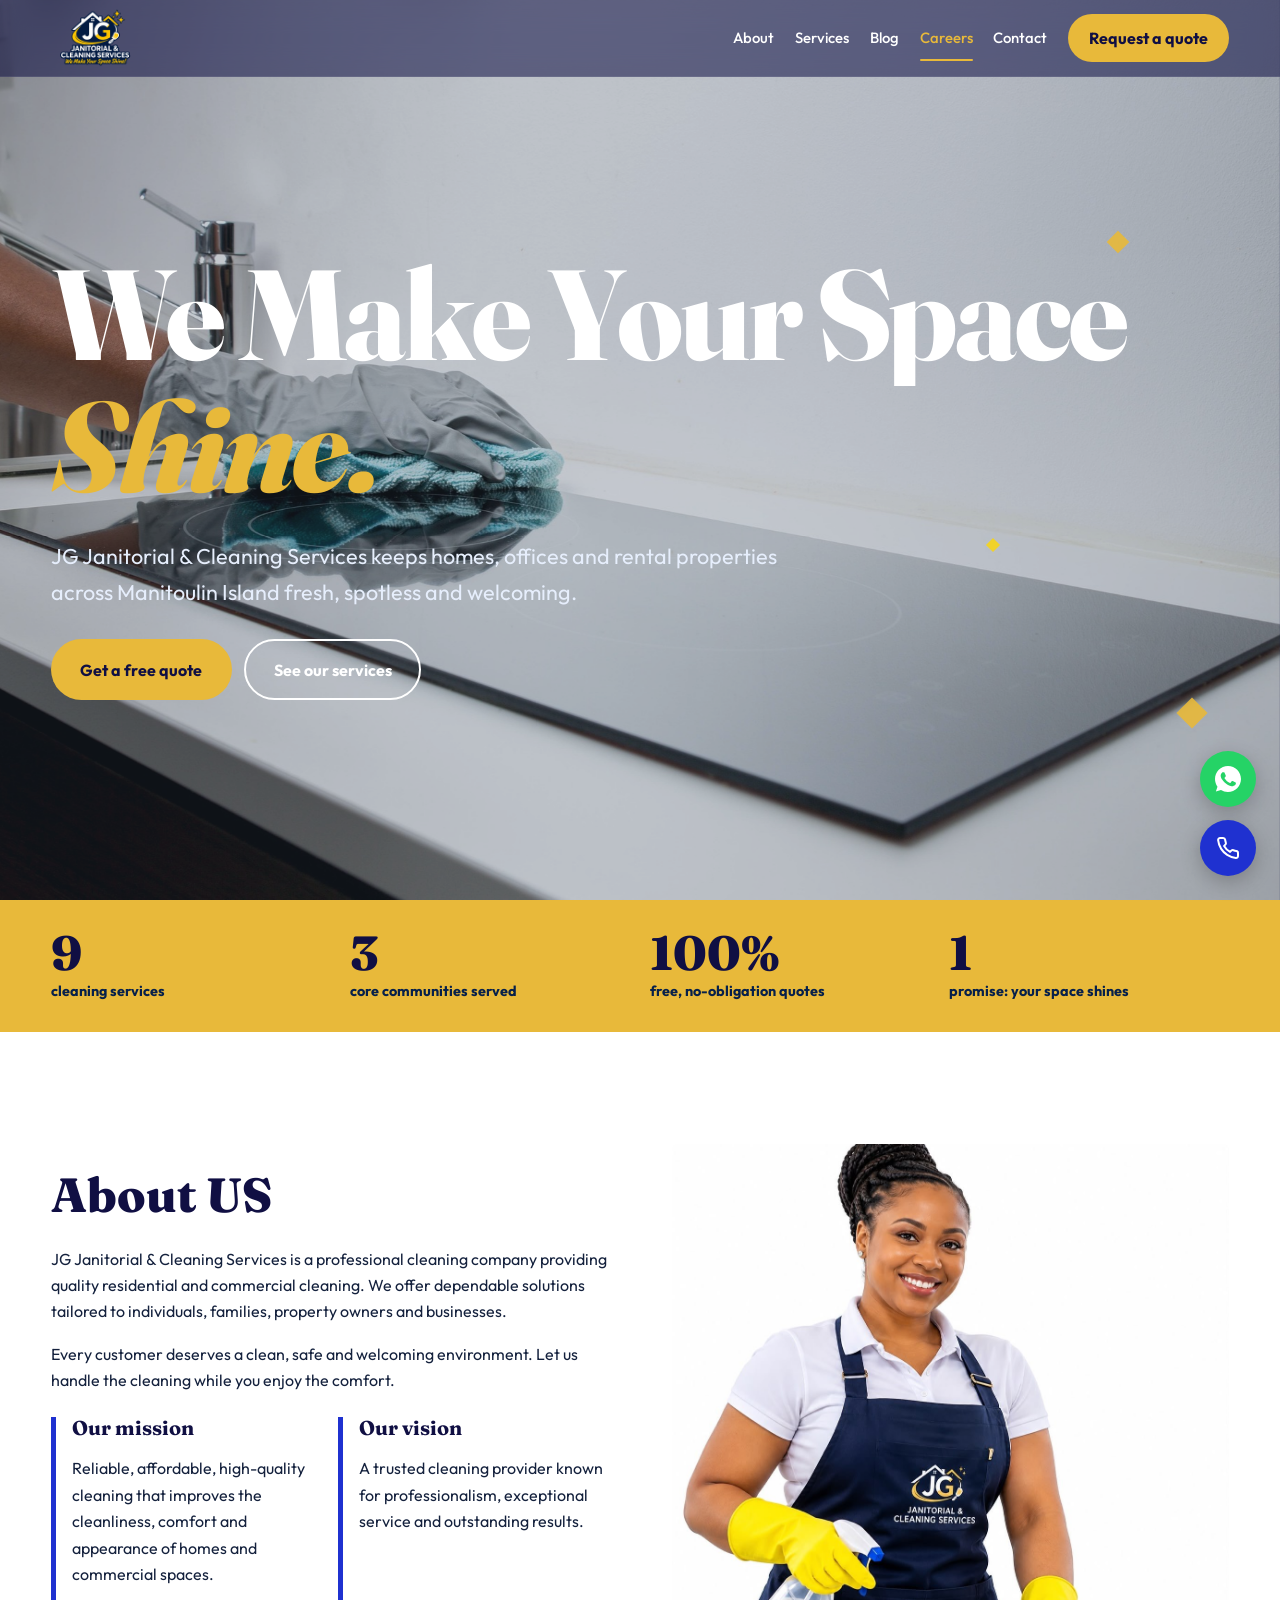
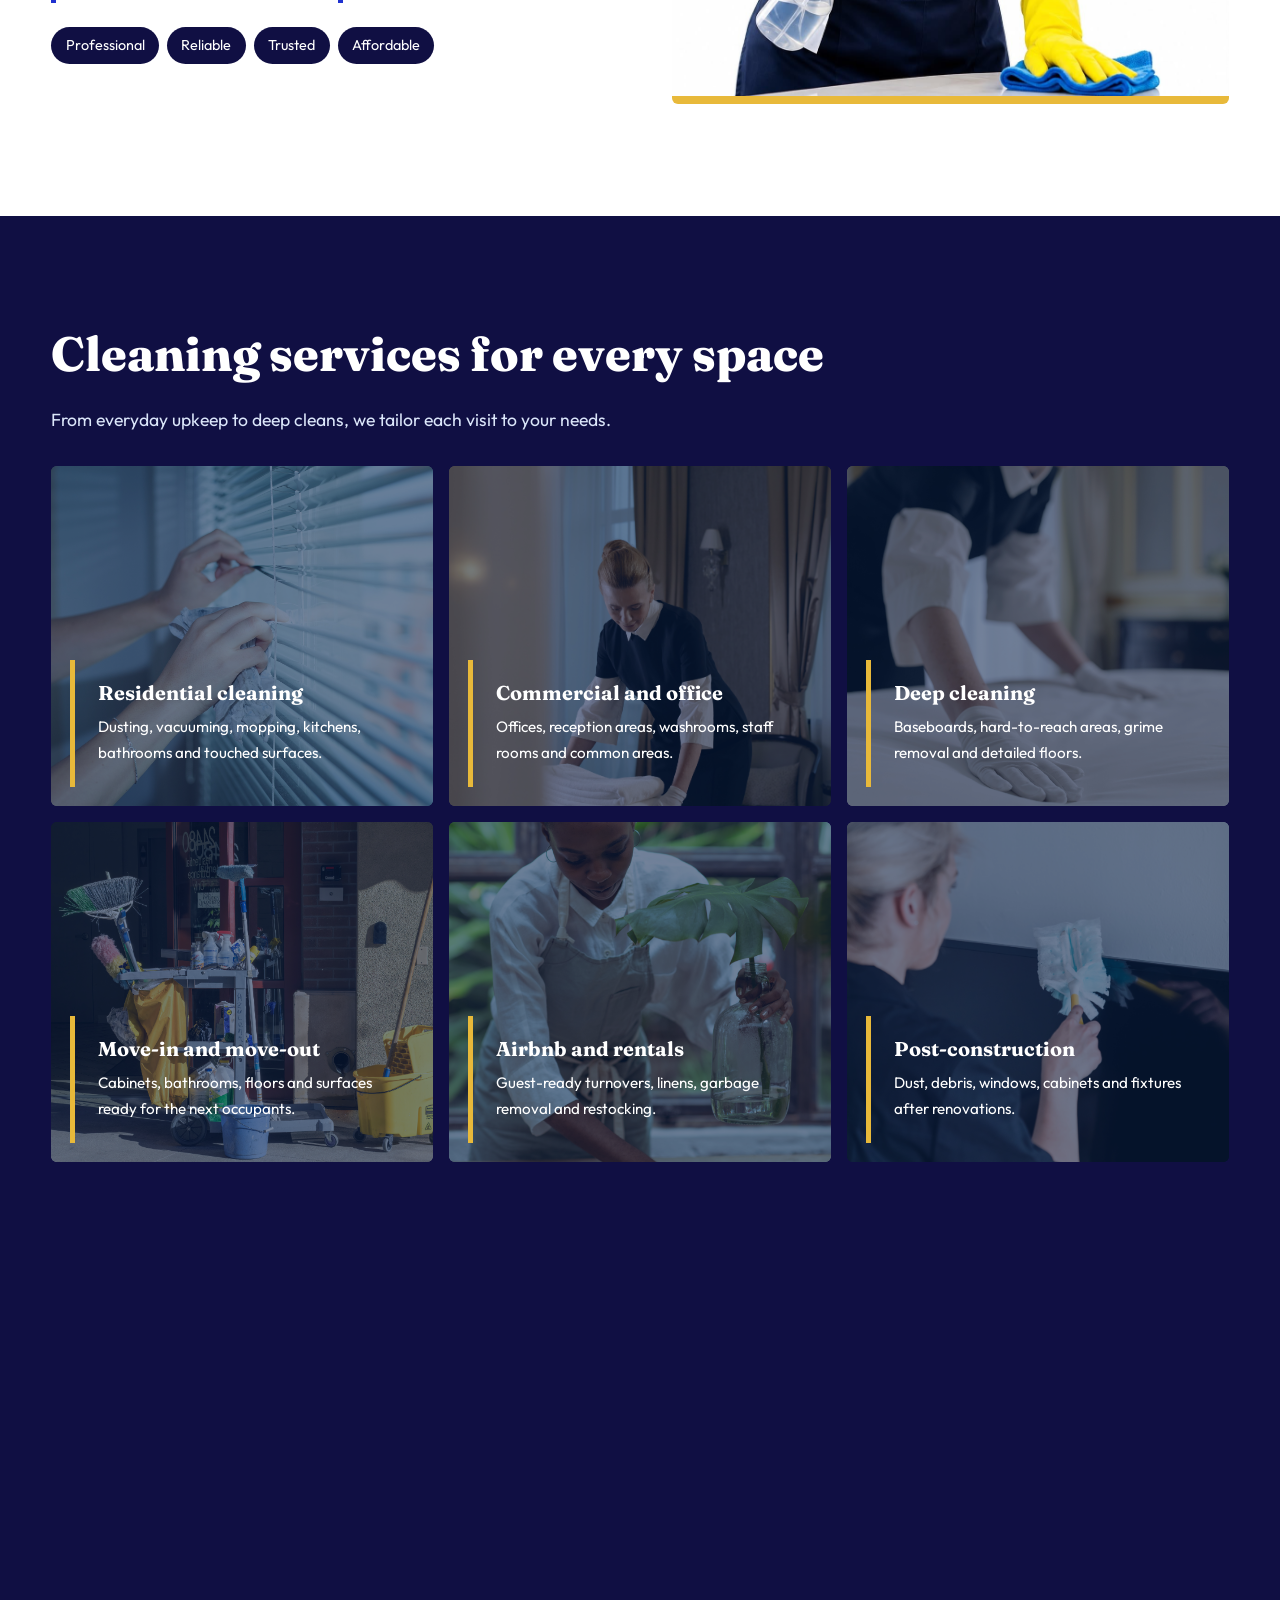
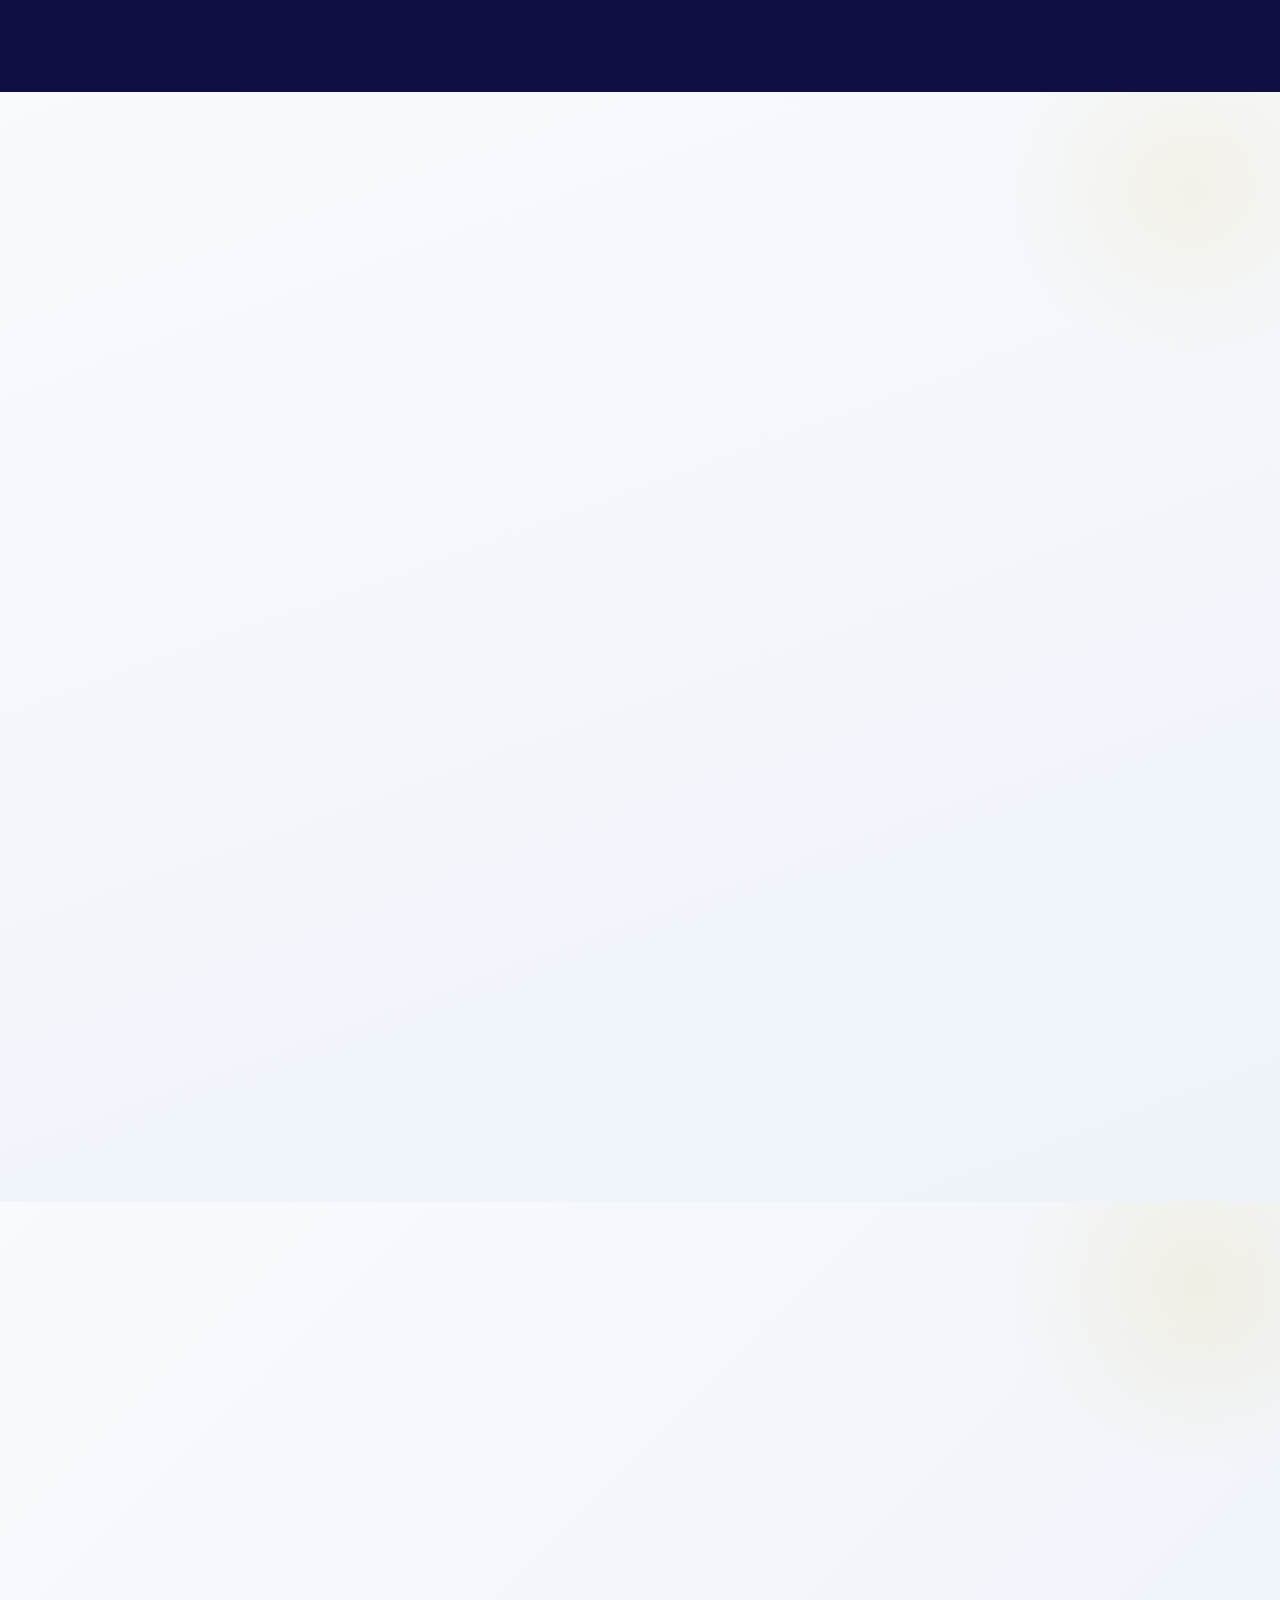
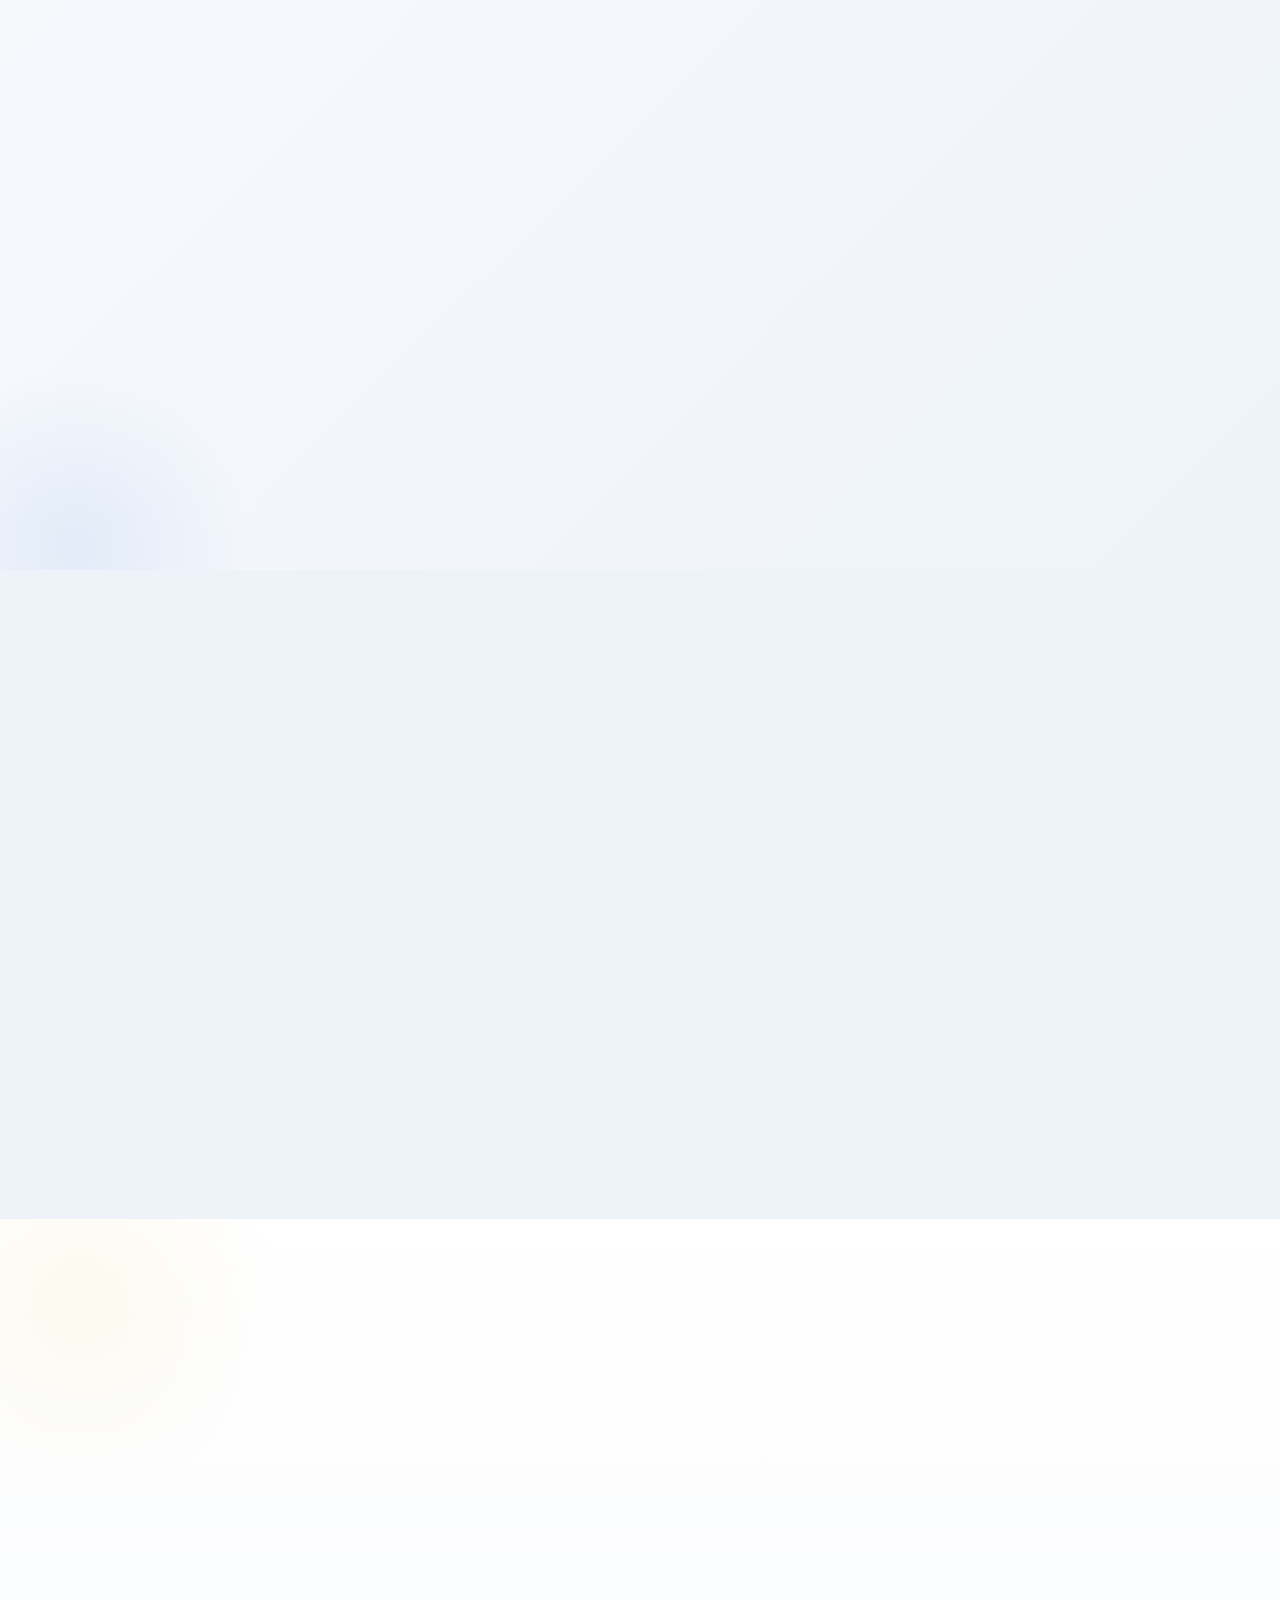
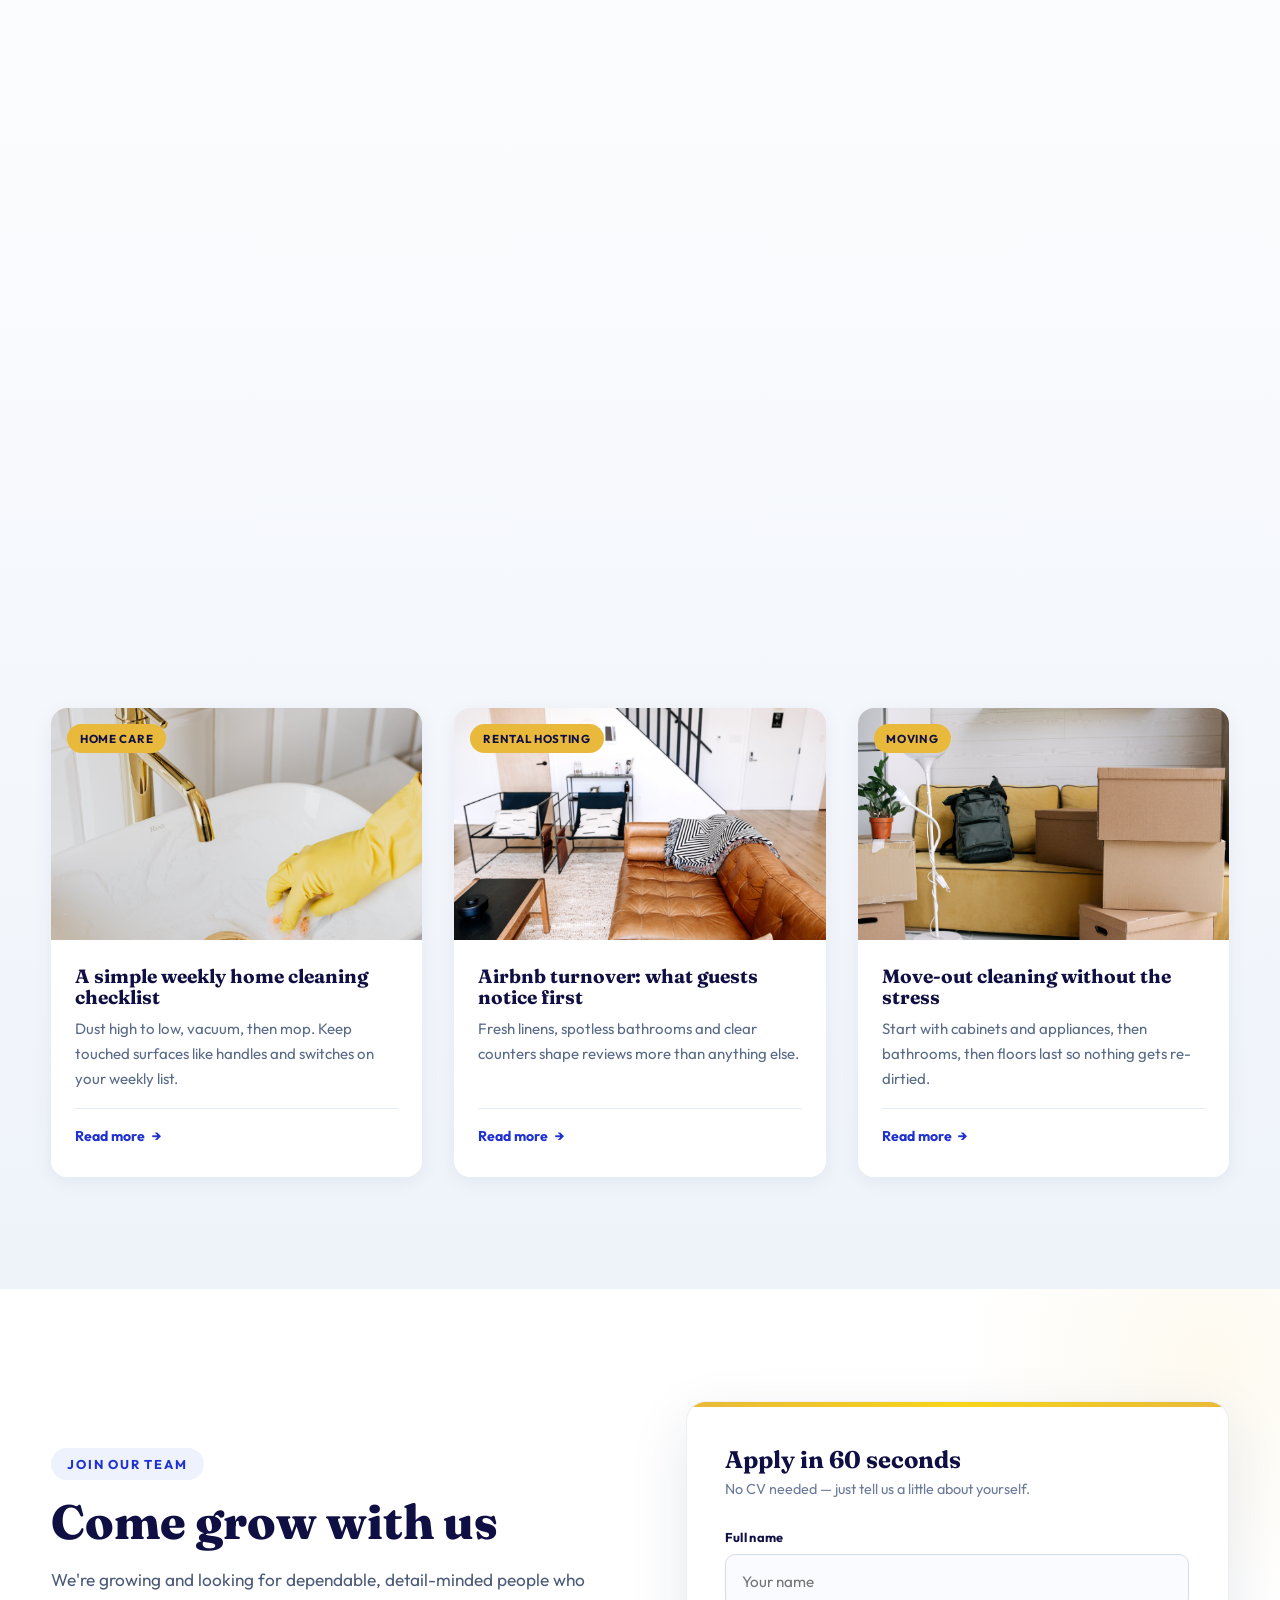
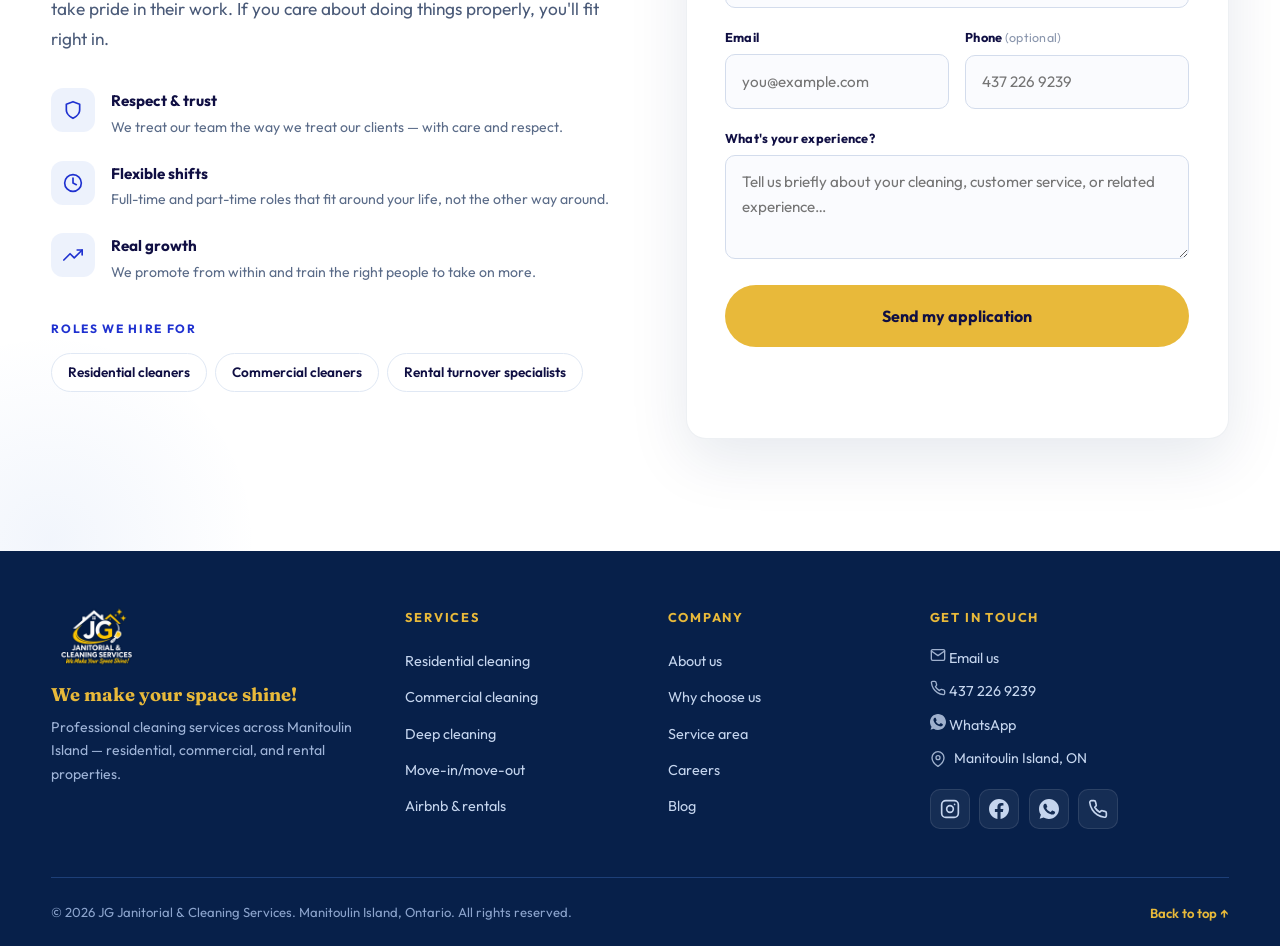
==== index.html @ 369588ae "f" ====
<!DOCTYPE html>
<html lang="en-CA">
<head>
  <meta charset="utf-8">
  <meta name="viewport" content="width=device-width, initial-scale=1">
  <title>Cleaning Services on Manitoulin Island | JG Janitorial &amp; Cleaning Services</title>
  <meta name="description" content="Residential, commercial, deep, move-out and Airbnb cleaning in Little Current, Mindemoya, Espanola and across Manitoulin Island, Ontario. Request a free quote from JG Janitorial &amp; Cleaning Services.">
  <meta name="keywords" content="cleaning services Manitoulin Island, janitorial Little Current, house cleaning Mindemoya, Airbnb cleaning Ontario, move-out cleaning Espanola">
  <meta name="robots" content="index, follow, max-image-preview:large">
  <meta name="theme-color" content="#0b2a5b">
  <link rel="canonical" href="https://jgjanitorial.netlify.app/">
  <link rel="icon" href="images/JG Janitorial & Cleaning Services Logo-2 (2).png" type="image/png">
  <meta property="og:type" content="website">
  <meta property="og:locale" content="en_CA">
  <meta property="og:site_name" content="JG Janitorial &amp; Cleaning Services">
  <meta property="og:title" content="JG Janitorial &amp; Cleaning Services | Manitoulin Island">
  <meta property="og:description" content="We Make Your Space Shine. Professional, reliable and affordable cleaning on Manitoulin Island.">
  <meta property="og:url" content="https://jgjanitorial.netlify.app/">
  <meta property="og:image" content="https://jgjanitorial.netlify.app/images/jgfulllogo.png">
  <meta name="twitter:card" content="summary_large_image">
  <link rel="preconnect" href="https://fonts.googleapis.com">
  <link rel="preconnect" href="https://fonts.gstatic.com" crossorigin>
  <link href="https://fonts.googleapis.com/css2?family=Fraunces:ital,opsz,wght@0,9..144,400;0,9..144,600;0,9..144,700;0,9..144,800;1,9..144,700&family=Outfit:wght@300;400;500;600;700&display=swap" rel="stylesheet">
  <link rel="stylesheet" href="style.css">
  <script type="application/ld+json">
  {"@context":"https://schema.org","@type":"HomeAndConstructionBusiness","additionalType":"https://schema.org/CleaningService","name":"JG Janitorial & Cleaning Services","url":"https://jgjanitorial.netlify.app/","logo":"https://jgjanitorial.netlify.app/images/jglogo.png","image":"https://jgjanitorial.netlify.app/images/jgfulllogo.png","slogan":"We Make Your Space Shine!","email":"Jgjanitorialcleaningservices@gmail.com","telephone":"+1-437-226-9239","address":{"@type":"PostalAddress","addressRegion":"ON","addressCountry":"CA","addressLocality":"Manitoulin Island"},"areaServed":["Little Current","Mindemoya","Espanola","Manitoulin Island"],"priceRange":"$$","hasOfferCatalog":{"@type":"OfferCatalog","name":"Cleaning services","itemListElement":["Residential Cleaning","Commercial Cleaning","Deep Cleaning","Move-In/Move-Out Cleaning","Airbnb and Rental Cleaning","Post-Construction Cleaning","Kitchen and Bathroom Cleaning","Laundry and Housekeeping","Regular Scheduled Cleaning"].map(function(n){return {"@type":"Offer","itemOffered":{"@type":"Service","name":n}}})}}
  </script>
</head>
<body id="top">
<a class="skip" href="#main">Skip to content</a>

<header class="site-header">
  <div class="wrap bar">
    <a href="#top" class="brand" aria-label="JG Janitorial and Cleaning Services home"><img src="images/JG Janitorial & Cleaning Services Logo-2 (2).png" alt="JG Janitorial and Cleaning Services logo" width="220" height="70"></a>
    <button class="menu-btn" aria-expanded="false" aria-controls="nav" aria-label="Open menu"><span></span><span></span><span></span></button>
    <nav id="nav" aria-label="Main">
      <a href="#about">About</a><a href="#services">Services</a><a href="#blog">Blog</a><a href="#careers">Careers</a><a href="#contact">Contact</a>
      <a class="btn gold" href="#quote">Request a quote</a>
    </nav>
  </div>
</header>

<main id="main">
<section class="hero">
  <img class="hero-img" src="images/herobg.jpg" alt="Clean, bright home interior cared for by JG Janitorial" fetchpriority="high" width="1920" height="1080">
  <div class="hero-tint"></div>
  <div class="wrap hero-in">
    <h1><span class="line"><span></span></span> <span class="line"><span>We Make Your Space</span></span> <span class="line gold"><span>Shine.</span></span></h1>
    <p class="lead">JG Janitorial &amp; Cleaning Services keeps homes, offices and rental properties across Manitoulin Island fresh, spotless and welcoming.</p>
    <div class="cta"><a class="btn gold" href="#quote">Get a free quote</a><a class="btn ghost" href="#services">See our services</a></div>
  </div>
  <div class="spark s1" aria-hidden="true"></div><div class="spark s2" aria-hidden="true"></div><div class="spark s3" aria-hidden="true"></div>
</section>

<section class="stats" aria-label="Highlights">
  <div class="wrap grid4">
    <div><b data-n="9">0</b><span>cleaning services</span></div>
    <div><b data-n="3">0</b><span>core communities served</span></div>
    <div><b data-n="100" data-s="%">0</b><span>free, no-obligation quotes</span></div>
    <div><b data-n="1">0</b><span>promise: your space shines</span></div>
  </div>
</section>

<section id="about" class="sec">
  <div class="wrap split">
    <div class="rv">
      <h2>About US</h2>
      <p>JG Janitorial &amp; Cleaning Services is a professional cleaning company providing quality residential and commercial cleaning. We offer dependable solutions tailored to individuals, families, property owners and businesses.</p>
      <p>Every customer deserves a clean, safe and welcoming environment. Let us handle the cleaning while you enjoy the comfort.</p>
      <div class="mv">
        <article><h3>Our mission</h3><p>Reliable, affordable, high-quality cleaning that improves the cleanliness, comfort and appearance of homes and commercial spaces.</p></article>
        <article><h3>Our vision</h3><p>A trusted cleaning provider known for professionalism, exceptional service and outstanding results.</p></article>
      </div>
      <ul class="chips"><li>Professional</li><li>Reliable</li><li>Trusted</li><li>Affordable</li></ul>
    </div>
    <img class="rv about-img" src="images/jglady.jpg" alt="JG cleaning team member wiping a kitchen counter" loading="lazy" width="800" height="900">
  </div>
</section>

<section id="services" class="sec navy">
  <div class="wrap">
    <h2 class="rv">Cleaning services for every space</h2>
    <p class="sub rv">From everyday upkeep to deep cleans, we tailor each visit to your needs.</p>
    <div class="cards">
      <article class="card rv"><img src="images/19934763-blinds-5928692_1920.jpg" alt="Residential cleaning" loading="lazy"><div class="ct"><h3>Residential cleaning</h3><p>Dusting, vacuuming, mopping, kitchens, bathrooms and touched surfaces.</p></div></article>
      <article class="card rv"><img src="images/pexels-cottonbro-6466226.jpg" alt="Commercial and office cleaning" loading="lazy"><div class="ct"><h3>Commercial and office</h3><p>Offices, reception areas, washrooms, staff rooms and common areas.</p></div></article>
      <article class="card rv"><img src="images/pexels-cottonbro-6466479.jpg" alt="Deep cleaning" loading="lazy"><div class="ct"><h3>Deep cleaning</h3><p>Baseboards, hard-to-reach areas, grime removal and detailed floors.</p></div></article>
      <article class="card rv"><img src="images/pexels-ninobur-17651101.jpg" alt="Move-in and move-out cleaning" loading="lazy"><div class="ct"><h3>Move-in and move-out</h3><p>Cabinets, bathrooms, floors and surfaces ready for the next occupants.</p></div></article>
      <article class="card rv"><img src="images/pexels-ketut-subiyanto-4353615.jpg" alt="Airbnb and rental property cleaning" loading="lazy"><div class="ct"><h3>Airbnb and rentals</h3><p>Guest-ready turnovers, linens, garbage removal and restocking.</p></div></article>
      <article class="card rv"><img src="images/pexels-liliana-drew-9462170.jpg" alt="Post-construction cleaning" loading="lazy"><div class="ct"><h3>Post-construction</h3><p>Dust, debris, windows, cabinets and fixtures after renovations.</p></div></article>
      <article class="card rv"><img src="images/bathroom.jpg" alt="Kitchen and bathroom cleaning" loading="lazy"><div class="ct"><h3>Kitchen and bathroom</h3><p>Sinks, showers, mirrors, grease and soap residue removed.</p></div></article>
      <article class="card rv"><img src="images/pexels-tima-miroshnichenko-6197110.jpg" alt="Laundry and housekeeping" loading="lazy"><div class="ct"><h3>Laundry and housekeeping</h3><p>Laundry, bed making, dishes, tidying and light organization.</p></div></article>
      <article class="card rv"><img src="images/pexels-cottonbro-6466221.jpg" alt="Regular scheduled cleaning" loading="lazy"><div class="ct"><h3>Regular cleaning</h3><p>Weekly, biweekly, monthly, one-time or custom schedules.</p></div></article>
    </div>
    <p class="note rv">Specialized hazardous-material removal is excluded unless separately arranged with qualified professionals.</p>
  </div>
</section>

<!-- ———  CONTACT / QUOTE SECTION ——— -->
<section id="quote" class="sec contact-modern">
  <div class="wrap">
    <div class="contact-head rv">
      <span class="eyebrow">Let's talk</span>
      <h2>Request a free quote</h2>
      <p class="contact-intro">Tell us what you need and we'll reply with a no-obligation quotation. No pressure, no commitment.</p>
    </div>
    <div class="contact-grid-modern">
      <div class="contact-info-panel rv">
        <div class="contact-item">
          <div class="contact-icon">
            <svg viewBox="0 0 24 24" width="22" height="22" fill="none" stroke="currentColor" stroke-width="2" stroke-linecap="round" stroke-linejoin="round"><path d="M4 4h16c1.1 0 2 .9 2 2v12c0 1.1-.9 2-2 2H4c-1.1 0-2-.9-2-2V6c0-1.1.9-2 2-2z"/><polyline points="22,6 12,13 2,6"/></svg>
          </div>
          <div>
            <span class="contact-label">Email</span>
            <a href="mailto:Jgjanitorialcleaningservices@gmail.com">Jgjanitorialcleaningservices@gmail.com</a>
          </div>
        </div>
        <div class="contact-item">
          <div class="contact-icon">
            <svg viewBox="0 0 24 24" width="22" height="22" fill="none" stroke="currentColor" stroke-width="2" stroke-linecap="round" stroke-linejoin="round"><path d="M22 16.92v3a2 2 0 0 1-2.18 2 19.79 19.79 0 0 1-8.63-3.07 19.5 19.5 0 0 1-6-6 19.79 19.79 0 0 1-3.07-8.67A2 2 0 0 1 4.11 2h3a2 2 0 0 1 2 1.72c.127.96.361 1.903.7 2.81a2 2 0 0 1-.45 2.11L8.09 9.91a16 16 0 0 0 6 6l1.27-1.27a2 2 0 0 1 2.11-.45c.907.339 1.85.573 2.81.7A2 2 0 0 1 22 16.92z"/></svg>
          </div>
          <div>
            <span class="contact-label">Phone</span>
            <a href="tel:+14372269239">437 226 9239</a>
          </div>
        </div>
        <div class="contact-item">
          <div class="contact-icon">
            <svg viewBox="0 0 32 32" width="22" height="22" fill="currentColor" aria-hidden="true"><path d="M16.004 0h-.008C7.174 0 0 7.176 0 16c0 3.5 1.13 6.75 3.05 9.39L1.06 31.51l6.3-1.94A15.9 15.9 0 0 0 16.004 32C24.826 32 32 24.822 32 16S24.826 0 16.004 0zm9.32 22.6c-.39 1.1-2.27 2.1-3.13 2.18-.8.07-1.8.1-2.9-.18-.67-.17-1.52-.44-2.62-.9-4.6-2-7.6-6.64-7.83-6.95-.23-.31-1.87-2.49-1.87-4.75s1.18-3.37 1.6-3.83c.42-.46.92-.58 1.23-.58.31 0 .62 0 .89.02.28.01.67-.11 1.05.8.38.92 1.3 3.17 1.42 3.4.12.23.2.5.04.81-.16.31-.24.5-.47.77-.23.27-.49.6-.7.8-.23.23-.47.48-.2.94.27.46 1.2 1.98 2.58 3.21 1.77 1.58 3.27 2.07 3.73 2.3.46.23.73.19 1-.11.27-.31 1.15-1.34 1.46-1.8.31-.46.62-.38 1.04-.23.42.15 2.66 1.25 3.12 1.48.46.23.77.34.88.54.12.19.12 1.13-.27 2.23z"/></svg>
          </div>
          <div>
            <span class="contact-label">WhatsApp</span>
            <a href="https://wa.me/14372269239" target="_blank" rel="noopener">+1 437 226 9239</a>
          </div>
        </div>
        <div class="contact-item">
          <div class="contact-icon">
            <svg viewBox="0 0 24 24" width="22" height="22" fill="none" stroke="currentColor" stroke-width="2" stroke-linecap="round" stroke-linejoin="round"><path d="M21 10c0 7-9 13-9 13s-9-6-9-13a9 9 0 0 1 18 0z"/><circle cx="12" cy="10" r="3"/></svg>
          </div>
          <div>
            <span class="contact-label">Location</span>
            <p>Manitoulin Island, Ontario, Canada</p>
          </div>
        </div>
        <div class="contact-item">
          <div class="contact-icon">
            <svg viewBox="0 0 24 24" width="22" height="22" fill="none" stroke="currentColor" stroke-width="2" stroke-linecap="round" stroke-linejoin="round"><rect x="2" y="2" width="20" height="20" rx="5"/><circle cx="12" cy="12" r="4"/><circle cx="17.5" cy="6.5" r="1" fill="currentColor" stroke="none"/></svg>
          </div>
          <div>
            <span class="contact-label">Instagram</span>
            <a href="https://instagram.com/YOUR_INSTAGRAM" target="_blank" rel="noopener">@jgjanitorial</a>
          </div>
        </div>
        <div class="contact-item">
          <div class="contact-icon">
            <svg viewBox="0 0 24 24" width="22" height="22" fill="currentColor" aria-hidden="true"><path d="M24 12.073c0-6.627-5.373-12-12-12s-12 5.373-12 12c0 5.99 4.388 10.954 10.125 11.854v-8.385H7.078v-3.47h3.047V9.43c0-3.007 1.792-4.669 4.533-4.669 1.312 0 2.686.235 2.686.235v2.953H15.83c-1.491 0-1.956.925-1.956 1.874v2.25h3.328l-.532 3.47h-2.796v8.385C19.612 23.027 24 18.062 24 12.073z"/></svg>
          </div>
          <div>
            <span class="contact-label">Facebook</span>
            <a href="https://facebook.com/YOUR_FACEBOOK" target="_blank" rel="noopener">JG Janitorial & Cleaning</a>
          </div>
        </div>
        <div class="contact-note">
          <p>Prefer to talk? Call or message us directly — we're happy to help.</p>
        </div>
      </div>
      <form class="form contact-form-modern rv" action="https://formspree.io/f/YOUR_QUOTE_FORM_ID" method="POST" data-form>
        <input type="hidden" name="_subject" value="Quote request - JG Janitorial">
        <div class="form-row">
          <label>Your name *<input name="name" required autocomplete="name"></label>
          <label>Phone number *<input type="tel" name="phone" required autocomplete="tel" placeholder="437 226 9239"></label>
        </div>
        <div class="form-row">
          <label>Email <span class="optional">(optional)</span><input type="email" name="email" autocomplete="email" placeholder="you@example.com"></label>
          <label>Location *<input name="location" required placeholder="e.g. Little Current"></label>
        </div>
        <div class="form-row">
          <label>Service needed *<select name="service" required><option value="">Choose a service</option><option>Residential cleaning</option><option>Commercial cleaning</option><option>Deep cleaning</option><option>Move-in/move-out</option><option>Airbnb and rental</option><option>Post-construction</option><option>Kitchen and bathroom</option><option>Laundry and housekeeping</option><option>Regular scheduled</option></select></label>
          <label>Preferred date<input type="date" name="date"></label>
        </div>
        <label>Extra details<textarea name="message" rows="3" placeholder="Anything else we should know?"></textarea></label>
        <input type="text" name="_gotcha" class="hp" tabindex="-1" autocomplete="off">
        <button class="btn gold" type="submit">Send my request</button><p class="status" role="status"></p>
      </form>
    </div>
  </div>
</section>
</main>


<section class="sec why-modern" id="why">
  <div class="wrap">
    <div class="why-head rv">
      <span class="eyebrow">The JG difference</span>
      <h2>Why choose JG Janitorial</h2>
      <p class="why-intro">We don't just clean — we elevate the way your space feels. Every detail, every visit, every promise kept.</p>
    </div>
    <div class="why-grid-modern">
      <div class="why-card rv">
        <div class="why-icon">01</div>
        <h3>Reliable service</h3>
        <p>We value your time and show up exactly as promised — every single visit.</p>
      </div>
      <div class="why-card rv">
        <div class="why-icon">02</div>
        <h3>Attention to detail</h3>
        <p>From baseboards to door handles, every task receives proper, thorough attention.</p>
      </div>
      <div class="why-card rv">
        <div class="why-icon">03</div>
        <h3>Affordable pricing</h3>
        <p>Premium-quality cleaning at competitive, transparent prices — no surprises.</p>
      </div>
      <div class="why-card rv">
        <div class="why-icon">04</div>
        <h3>Flexible scheduling</h3>
        <p>Weekly, biweekly, monthly or one-time — we work entirely around your schedule.</p>
      </div>
      <div class="why-card rv">
        <div class="why-icon">05</div>
        <h3>Professional approach</h3>
        <p>Your property and belongings are treated with the utmost care and respect.</p>
      </div>
      <div class="why-card rv">
        <div class="why-icon">06</div>
        <h3>Customer satisfaction</h3>
        <p>We aim to exceed your expectations every time — your happiness is the goal.</p>
      </div>
    </div>
    <div class="commit-modern rv">
      <p>Inviting someone into your home or business takes trust. We respect your privacy and property, use appropriate products and equipment, keep high standards, listen to feedback and deliver exactly what we agreed.</p>
    </div>
  </div>
</section>

<section id="areas" class="sec tint">
  <div class="wrap split">
    <img class="rv about-img" src="images/manitolin.jpg" alt="Aerial view of Manitoulin Island shoreline" loading="lazy" width="800" height="600">
    <div class="rv">
      <h2>Proudly serving Manitoulin Island</h2>
      <ul class="ticks"><li>Little Current</li><li>Mindemoya</li><li>Espanola</li><li>Other Manitoulin Island communities</li><li>Surrounding areas by arrangement</li></ul>
      <p>Contact us to confirm service availability in your location.</p>
    </div>
  </div>
</section>

<!-- ——— TESTIMONIALS — MODERN & SOPHISTICATED ——— -->
<section id="testimonials" class="sec testimonials-modern">
  <div class="wrap">
    <div class="testimonials-head rv">
      <span class="eyebrow">Testimonials</span>
      <h2>What our customers say</h2>
      <p class="testimonials-intro">Real results, real people. Here's what our clients have to say about the JG difference.</p>
    </div>
    <div class="testimonials-grid">
      <figure class="testimonial-card rv">
        <div class="testimonial-quote-mark" aria-hidden="true">"</div>
        <blockquote class="testimonial-text">JG Janitorial transformed our home before our family gathering. Every corner was spotless and the team was professional, punctual and incredibly thorough. We've already booked our next visit.</blockquote>
        <div class="testimonial-rating" aria-label="5 out of 5 stars">★★★★★</div>
        <figcaption class="testimonial-author">
          <div class="testimonial-avatar" aria-hidden="true">JP</div>
          <div class="testimonial-meta">
            <strong>Jenny P.</strong>
            <span>Homeowner, Little Current</span>
          </div>
        </figcaption>
      </figure>
      <figure class="testimonial-card rv">
        <div class="testimonial-quote-mark" aria-hidden="true">"</div>
        <blockquote class="testimonial-text">We manage several Airbnb properties across Mindemoya and JG has been a game-changer. Our guest reviews have improved noticeably since we started using their turnover service. Reliable, fast and detail-oriented.</blockquote>
        <div class="testimonial-rating" aria-label="5 out of 5 stars">★★★★★</div>
        <figcaption class="testimonial-author">
          <div class="testimonial-avatar" aria-hidden="true">DT</div>
          <div class="testimonial-meta">
            <strong>David T.</strong>
            <span>Airbnb Host, Mindemoya</span>
          </div>
        </figcaption>
      </figure>
      <figure class="testimonial-card rv">
        <div class="testimonial-quote-mark" aria-hidden="true">"</div>
        <blockquote class="testimonial-text">Our office has never looked better. The JG team works around our schedule, pays attention to the small details and always leaves the space looking immaculate. Highly recommend for any business on the island.</blockquote>
        <div class="testimonial-rating" aria-label="5 out of 5 stars">★★★★★</div>
        <figcaption class="testimonial-author">
          <div class="testimonial-avatar" aria-hidden="true">LK</div>
          <div class="testimonial-meta">
            <strong>Lisa K.</strong>
            <span>Office Manager, Espanola</span>
          </div>
        </figcaption>
      </figure>
    </div>
  </div>
</section>

<!-- ——— BLOG SECTION ——— -->
<section id="blog" class="sec blog-modern">
  <div class="wrap">
    <div class="blog-head rv">
      <span class="eyebrow">Insights &amp; advice</span>
      <h2>Cleaning tips from our team</h2>
      <p class="blog-intro">Practical wisdom from the professionals who keep Manitoulin Island shining.</p>
    </div>
    <div class="blog-grid-modern">
      <article class="blog-card rv">
        <div class="blog-img-wrap">
          <img src="images/bathroom.jpg" alt="Spring cleaning checklist" loading="lazy">
          <span class="blog-tag">Home care</span>
        </div>
        <div class="blog-body">
          <h3>A simple weekly home cleaning checklist</h3>
          <p>Dust high to low, vacuum, then mop. Keep touched surfaces like handles and switches on your weekly list.</p>
          <details><summary>Read more</summary><p>Finish with kitchens and bathrooms, empty bins, and reset each room. Short, regular sessions stop grime building up.</p></details>
        </div>
      </article>
      <article class="blog-card rv">
        <div class="blog-img-wrap">
          <img src="images/airbnb.jpg" alt="Airbnb turnover" loading="lazy">
          <span class="blog-tag">Rental hosting</span>
        </div>
        <div class="blog-body">
          <h3>Airbnb turnover: what guests notice first</h3>
          <p>Fresh linens, spotless bathrooms and clear counters shape reviews more than anything else.</p>
          <details><summary>Read more</summary><p>Check under beds, restock supplies, remove garbage and air out rooms before every arrival.</p></details>
        </div>
      </article>
      <article class="blog-card rv">
        <div class="blog-img-wrap">
          <img src="images/moveout.jpg" alt="Move-out cleaning" loading="lazy">
          <span class="blog-tag">Moving</span>
        </div>
        <div class="blog-body">
          <h3>Move-out cleaning without the stress</h3>
          <p>Start with cabinets and appliances, then bathrooms, then floors last so nothing gets re-dirtied.</p>
          <details><summary>Read more</summary><p>Wipe doors, baseboards and interior surfaces. Book early to match your moving date.</p></details>
        </div>
      </article>
    </div>
  </div>
</section>

<!-- ——— CAREERS — MODERN & PROFESSIONAL ——— -->
<section id="careers" class="careers-modern">
  <div class="wrap">
    <div class="careers-layout">
      <div class="careers-intro rv">
        <span class="eyebrow">Join our team</span>
        <h2>Come grow with us</h2>
        <p class="careers-lead">We're growing and looking for dependable, detail-minded people who take pride in their work. If you care about doing things properly, you'll fit right in.</p>

        <div class="careers-perks">
          <div class="perk">
            <div class="perk-icon">
              <svg viewBox="0 0 24 24" width="20" height="20" fill="none" stroke="currentColor" stroke-width="2" stroke-linecap="round" stroke-linejoin="round"><path d="M12 22s8-4 8-10V5l-8-3-8 3v7c0 6 8 10 8 10z"/></svg>
            </div>
            <div>
              <h4>Respect &amp; trust</h4>
              <p>We treat our team the way we treat our clients — with care and respect.</p>
            </div>
          </div>
          <div class="perk">
            <div class="perk-icon">
              <svg viewBox="0 0 24 24" width="20" height="20" fill="none" stroke="currentColor" stroke-width="2" stroke-linecap="round" stroke-linejoin="round"><circle cx="12" cy="12" r="10"/><polyline points="12 6 12 12 16 14"/></svg>
            </div>
            <div>
              <h4>Flexible shifts</h4>
              <p>Full-time and part-time roles that fit around your life, not the other way around.</p>
            </div>
          </div>
          <div class="perk">
            <div class="perk-icon">
              <svg viewBox="0 0 24 24" width="20" height="20" fill="none" stroke="currentColor" stroke-width="2" stroke-linecap="round" stroke-linejoin="round"><polyline points="23 6 13.5 15.5 8.5 10.5 1 18"/><polyline points="17 6 23 6 23 12"/></svg>
            </div>
            <div>
              <h4>Real growth</h4>
              <p>We promote from within and train the right people to take on more.</p>
            </div>
          </div>
        </div>

        <div class="careers-roles">
          <h4>Roles we hire for</h4>
          <ul class="role-tags">
            <li>Residential cleaners</li>
            <li>Commercial cleaners</li>
            <li>Rental turnover specialists</li>
          </ul>
        </div>
      </div>

      <div class="careers-form-wrap rv">
        <form class="careers-form" action="https://formspree.io/f/YOUR_CAREERS_FORM_ID" method="POST" data-form>
          <input type="hidden" name="_subject" value="Career application - JG Janitorial">
          <div class="careers-form-head">
            <h3>Apply in 60 seconds</h3>
            <p>No CV needed — just tell us a little about yourself.</p>
          </div>
          <div class="cf-field">
            <label for="career-name">Full name</label>
            <input id="career-name" name="name" required autocomplete="name" placeholder="Your name">
          </div>
          <div class="cf-row">
            <div class="cf-field">
              <label for="career-email">Email</label>
              <input id="career-email" type="email" name="email" required autocomplete="email" placeholder="you@example.com">
            </div>
            <div class="cf-field">
              <label for="career-phone">Phone <span class="optional">(optional)</span></label>
              <input id="career-phone" type="tel" name="phone" autocomplete="tel" placeholder="437 226 9239">
            </div>
          </div>
          <div class="cf-field">
            <label for="career-message">What's your experience?</label>
            <textarea id="career-message" name="message" rows="3" required placeholder="Tell us briefly about your cleaning, customer service, or related experience…"></textarea>
          </div>
          <input type="text" name="_gotcha" class="hp" tabindex="-1" autocomplete="off">
          <button class="btn gold cf-submit" type="submit">Send my application</button>
          <p class="status" role="status"></p>
        </form>
      </div>
    </div>
  </div>
</section>

<!-- ——— FLOATING CALL & WHATSAPP BUTTONS ——— -->
<div class="floating-actions" aria-label="Quick contact">
  <a href="https://wa.me/14372269239?text=Hi%20JG%20Janitorial%2C%20I%27d%20like%20to%20request%20a%20cleaning%20quote." class="fab fab-whatsapp" target="_blank" rel="noopener" aria-label="Message us on WhatsApp">
    <svg viewBox="0 0 32 32" width="26" height="26" fill="currentColor" aria-hidden="true"><path d="M16.004 0h-.008C7.174 0 0 7.176 0 16c0 3.5 1.13 6.75 3.05 9.39L1.06 31.51l6.3-1.94A15.9 15.9 0 0 0 16.004 32C24.826 32 32 24.822 32 16S24.826 0 16.004 0zm9.32 22.6c-.39 1.1-2.27 2.1-3.13 2.18-.8.07-1.8.1-2.9-.18-.67-.17-1.52-.44-2.62-.9-4.6-2-7.6-6.64-7.83-6.95-.23-.31-1.87-2.49-1.87-4.75s1.18-3.37 1.6-3.83c.42-.46.92-.58 1.23-.58.31 0 .62 0 .89.02.28.01.67-.11 1.05.8.38.92 1.3 3.17 1.42 3.4.12.23.2.5.04.81-.16.31-.24.5-.47.77-.23.27-.49.6-.7.8-.23.23-.47.48-.2.94.27.46 1.2 1.98 2.58 3.21 1.77 1.58 3.27 2.07 3.73 2.3.46.23.73.19 1-.11.27-.31 1.15-1.34 1.46-1.8.31-.46.62-.38 1.04-.23.42.15 2.66 1.25 3.12 1.48.46.23.77.34.88.54.12.19.12 1.13-.27 2.23z"/></svg>
  </a>
  <a href="tel:+14372269239" class="fab fab-call" aria-label="Call JG Janitorial">
    <svg viewBox="0 0 24 24" width="24" height="24" fill="none" stroke="currentColor" stroke-width="2" stroke-linecap="round" stroke-linejoin="round" aria-hidden="true"><path d="M22 16.92v3a2 2 0 0 1-2.18 2 19.79 19.79 0 0 1-8.63-3.07 19.5 19.5 0 0 1-6-6 19.79 19.79 0 0 1-3.07-8.67A2 2 0 0 1 4.11 2h3a2 2 0 0 1 2 1.72c.127.96.361 1.903.7 2.81a2 2 0 0 1-.45 2.11L8.09 9.91a16 16 0 0 0 6 6l1.27-1.27a2 2 0 0 1 2.11-.45c.907.339 1.85.573 2.81.7A2 2 0 0 1 22 16.92z"/></svg>
  </a>
</div>

<!-- ——— IMPROVED FOOTER — MODERN & SOPHISTICATED ——— -->
<footer class="foot">
  <div class="wrap footer-top">
    <div class="footer-brand">
      <img src="images/JG Janitorial & Cleaning Services Logo-2 (1).png" alt="JG Janitorial and Cleaning Services" width="200" height="64" loading="lazy">
      <p class="footer-tagline">We make your space shine!</p>
      <p class="footer-desc">Professional cleaning services across Manitoulin Island — residential, commercial, and rental properties.</p>
    </div>
    <div class="footer-col">
      <h4>Services</h4>
      <ul>
        <li><a href="#services">Residential cleaning</a></li>
        <li><a href="#services">Commercial cleaning</a></li>
        <li><a href="#services">Deep cleaning</a></li>
        <li><a href="#services">Move-in/move-out</a></li>
        <li><a href="#services">Airbnb & rentals</a></li>
      </ul>
    </div>
    <div class="footer-col">
      <h4>Company</h4>
      <ul>
        <li><a href="#about">About us</a></li>
        <li><a href="#why">Why choose us</a></li>
        <li><a href="#areas">Service area</a></li>
        <li><a href="#careers">Careers</a></li>
        <li><a href="#blog">Blog</a></li>
      </ul>
    </div>
    <div class="footer-col">
      <h4>Get in touch</h4>
      <ul class="footer-contact">
        <li>
          <a href="mailto:Jgjanitorialcleaningservices@gmail.com">
            <svg viewBox="0 0 24 24" width="16" height="16" fill="none" stroke="currentColor" stroke-width="2" stroke-linecap="round" stroke-linejoin="round" aria-hidden="true"><path d="M4 4h16c1.1 0 2 .9 2 2v12c0 1.1-.9 2-2 2H4c-1.1 0-2-.9-2-2V6c0-1.1.9-2 2-2z"/><polyline points="22,6 12,13 2,6"/></svg>
            Email us
          </a>
        </li>
        <li>
          <a href="tel:+14372269239">
            <svg viewBox="0 0 24 24" width="16" height="16" fill="none" stroke="currentColor" stroke-width="2" stroke-linecap="round" stroke-linejoin="round" aria-hidden="true"><path d="M22 16.92v3a2 2 0 0 1-2.18 2 19.79 19.79 0 0 1-8.63-3.07 19.5 19.5 0 0 1-6-6 19.79 19.79 0 0 1-3.07-8.67A2 2 0 0 1 4.11 2h3a2 2 0 0 1 2 1.72c.127.96.361 1.903.7 2.81a2 2 0 0 1-.45 2.11L8.09 9.91a16 16 0 0 0 6 6l1.27-1.27a2 2 0 0 1 2.11-.45c.907.339 1.85.573 2.81.7A2 2 0 0 1 22 16.92z"/></svg>
            437 226 9239
          </a>
        </li>
        <li>
          <a href="https://wa.me/14372269239" target="_blank" rel="noopener">
            <svg viewBox="0 0 32 32" width="16" height="16" fill="currentColor" aria-hidden="true"><path d="M16.004 0h-.008C7.174 0 0 7.176 0 16c0 3.5 1.13 6.75 3.05 9.39L1.06 31.51l6.3-1.94A15.9 15.9 0 0 0 16.004 32C24.826 32 32 24.822 32 16S24.826 0 16.004 0zm9.32 22.6c-.39 1.1-2.27 2.1-3.13 2.18-.8.07-1.8.1-2.9-.18-.67-.17-1.52-.44-2.62-.9-4.6-2-7.6-6.64-7.83-6.95-.23-.31-1.87-2.49-1.87-4.75s1.18-3.37 1.6-3.83c.42-.46.92-.58 1.23-.58.31 0 .62 0 .89.02.28.01.67-.11 1.05.8.38.92 1.3 3.17 1.42 3.4.12.23.2.5.04.81-.16.31-.24.5-.47.77-.23.27-.49.6-.7.8-.23.23-.47.48-.2.94.27.46 1.2 1.98 2.58 3.21 1.77 1.58 3.27 2.07 3.73 2.3.46.23.73.19 1-.11.27-.31 1.15-1.34 1.46-1.8.31-.46.62-.38 1.04-.23.42.15 2.66 1.25 3.12 1.48.46.23.77.34.88.54.12.19.12 1.13-.27 2.23z"/></svg>
            WhatsApp
          </a>
        </li>
        <li>
          <svg viewBox="0 0 24 24" width="16" height="16" fill="none" stroke="currentColor" stroke-width="2" stroke-linecap="round" stroke-linejoin="round" aria-hidden="true"><path d="M21 10c0 7-9 13-9 13s-9-6-9-13a9 9 0 0 1 18 0z"/><circle cx="12" cy="10" r="3"/></svg>
          Manitoulin Island, ON
        </li>
      </ul>
      <div class="footer-social">
        <a href="https://instagram.com/YOUR_INSTAGRAM" target="_blank" rel="noopener" aria-label="Instagram" class="footer-social-link">
          <svg viewBox="0 0 24 24" width="20" height="20" fill="none" stroke="currentColor" stroke-width="2" stroke-linecap="round" stroke-linejoin="round"><rect x="2" y="2" width="20" height="20" rx="5"/><circle cx="12" cy="12" r="4"/><circle cx="17.5" cy="6.5" r="1" fill="currentColor" stroke="none"/></svg>
        </a>
        <a href="https://facebook.com/YOUR_FACEBOOK" target="_blank" rel="noopener" aria-label="Facebook" class="footer-social-link">
          <svg viewBox="0 0 24 24" width="20" height="20" fill="currentColor"><path d="M24 12.073c0-6.627-5.373-12-12-12s-12 5.373-12 12c0 5.99 4.388 10.954 10.125 11.854v-8.385H7.078v-3.47h3.047V9.43c0-3.007 1.792-4.669 4.533-4.669 1.312 0 2.686.235 2.686.235v2.953H15.83c-1.491 0-1.956.925-1.956 1.874v2.25h3.328l-.532 3.47h-2.796v8.385C19.612 23.027 24 18.062 24 12.073z"/></svg>
        </a>
        <a href="https://wa.me/14372269239" target="_blank" rel="noopener" aria-label="WhatsApp" class="footer-social-link">
          <svg viewBox="0 0 32 32" width="20" height="20" fill="currentColor"><path d="M16.004 0h-.008C7.174 0 0 7.176 0 16c0 3.5 1.13 6.75 3.05 9.39L1.06 31.51l6.3-1.94A15.9 15.9 0 0 0 16.004 32C24.826 32 32 24.822 32 16S24.826 0 16.004 0zm9.32 22.6c-.39 1.1-2.27 2.1-3.13 2.18-.8.07-1.8.1-2.9-.18-.67-.17-1.52-.44-2.62-.9-4.6-2-7.6-6.64-7.83-6.95-.23-.31-1.87-2.49-1.87-4.75s1.18-3.37 1.6-3.83c.42-.46.92-.58 1.23-.58.31 0 .62 0 .89.02.28.01.67-.11 1.05.8.38.92 1.3 3.17 1.42 3.4.12.23.2.5.04.81-.16.31-.24.5-.47.77-.23.27-.49.6-.7.8-.23.23-.47.48-.2.94.27.46 1.2 1.98 2.58 3.21 1.77 1.58 3.27 2.07 3.73 2.3.46.23.73.19 1-.11.27-.31 1.15-1.34 1.46-1.8.31-.46.62-.38 1.04-.23.42.15 2.66 1.25 3.12 1.48.46.23.77.34.88.54.12.19.12 1.13-.27 2.23z"/></svg>
        </a>
        <a href="tel:+14372269239" aria-label="Call us" class="footer-social-link">
          <svg viewBox="0 0 24 24" width="20" height="20" fill="none" stroke="currentColor" stroke-width="2" stroke-linecap="round" stroke-linejoin="round"><path d="M22 16.92v3a2 2 0 0 1-2.18 2 19.79 19.79 0 0 1-8.63-3.07 19.5 19.5 0 0 1-6-6 19.79 19.79 0 0 1-3.07-8.67A2 2 0 0 1 4.11 2h3a2 2 0 0 1 2 1.72c.127.96.361 1.903.7 2.81a2 2 0 0 1-.45 2.11L8.09 9.91a16 16 0 0 0 6 6l1.27-1.27a2 2 0 0 1 2.11-.45c.907.339 1.85.573 2.81.7A2 2 0 0 1 22 16.92z"/></svg>
        </a>
      </div>
    </div>
  </div>
  <div class="footer-bottom">
    <p class="copy">&copy; <span id="yr">2026</span> JG Janitorial &amp; Cleaning Services. Manitoulin Island, Ontario. All rights reserved.</p>
    <p class="footer-legal"><a href="#top">Back to top ↑</a></p>
  </div>
</footer>
<script src="app.js" defer></script>
</body>
</html>
---- style.css ----
:root {
  --navy: #100f43;
  --navy2: #07204a;
  --gold: #e8b93a;
  --blue: #1f31d0;
  --yellow: #f6d51a;
  --ink: #14213d;
  --mist: #eef3fa;
  --white: #fff;
  --hh: 76px;
  --font-head: 'Fraunces', Georgia, 'Times New Roman', serif;
  --font-body: 'Outfit', system-ui, -apple-system, sans-serif;
}

*, *::before, *::after { box-sizing: border-box; }

html {
  scroll-behavior: smooth;
  scroll-padding-top: var(--hh);
}

body {
  margin: 0;
  font-family: var(--font-body);
  font-weight: 400;
  color: var(--ink);
  background: var(--white);
  line-height: 1.65;
  font-size: 1rem;
}

img { max-width: 100%; display: block; }
a { color: inherit; }

h1, h2, h3 {
  font-family: var(--font-head);
  font-weight: 700;
  line-height: 1.1;
  margin: 0 0 .5em;
  color: var(--navy);
}
h2 { font-size: clamp(1.9rem, 5vw, 3rem); font-weight: 800; }
h3 { font-size: 1.25rem; }

.wrap { width: min(1180px, 92%); margin-inline: auto; }

.skip { position: absolute; left: -999px; }
.skip:focus { left: 8px; top: 8px; background: var(--gold); padding: .5rem 1rem; z-index: 99; }

:focus-visible {
  outline: 3px solid var(--yellow);
  outline-offset: 3px;
}

/* ---------- HEADER — TRANSPARENT + BLUR ---------- */
.site-header {
  position: fixed;
  inset: 0 0 auto;
  z-index: 50;
  background: rgba(16, 15, 67, 0.55);
  backdrop-filter: blur(14px) saturate(140%);
  -webkit-backdrop-filter: blur(14px) saturate(140%);
  border-bottom: 1px solid rgba(255, 255, 255, 0.08);
  transition: background .3s, box-shadow .3s, border-color .3s;
}
.site-header.stuck {
  background: rgba(16, 15, 67, 0.82);
  box-shadow: 0 4px 0 var(--gold);
  border-bottom-color: transparent;
}

.bar {
  display: flex;
  align-items: center;
  justify-content: space-between;
  height: var(--hh);
}

.brand { display: block; line-height: 0; }
.brand img { height: 58px; width: auto; transition: opacity .2s; }
.brand:hover img { opacity: .85; }

nav {
  position: fixed;
  inset: var(--hh) 0 auto;
  background: rgba(7, 32, 74, 0.92);
  backdrop-filter: blur(16px) saturate(140%);
  -webkit-backdrop-filter: blur(16px) saturate(140%);
  display: flex;
  flex-direction: column;
  padding: 1rem 4%;
  gap: .2rem;
  transform: translateY(-130%);
  transition: transform .35s;
  visibility: hidden;
}
nav.open { transform: none; visibility: visible; }
nav a {
  color: var(--white);
  text-decoration: none;
  padding: .7rem 0;
  font-weight: 500;
  border-bottom: 1px solid rgba(255, 255, 255, 0.08);
}
nav a:hover { color: var(--gold); }
nav .btn { margin-top: .8rem; text-align: center; border: 0; }

.menu-btn {
  background: none;
  border: 0;
  width: 44px;
  height: 44px;
  display: grid;
  place-content: center;
  gap: 6px;
  cursor: pointer;
}
.menu-btn span {
  width: 26px;
  height: 3px;
  background: var(--gold);
  transition: .3s;
}
.menu-btn[aria-expanded="true"] span:nth-child(1) { transform: translateY(9px) rotate(45deg); }
.menu-btn[aria-expanded="true"] span:nth-child(2) { opacity: 0; }
.menu-btn[aria-expanded="true"] span:nth-child(3) { transform: translateY(-9px) rotate(-45deg); }

/* ---------- BUTTONS ---------- */
.btn {
  display: inline-block;
  padding: .95rem 1.7rem;
  border-radius: 999px;
  font-weight: 700;
  text-decoration: none;
  border: 2px solid transparent;
  cursor: pointer;
  font: inherit;
  font-family: var(--font-body);
  font-weight: 700;
  transition: transform .2s, background .2s, color .2s;
}
.btn:hover { transform: translateY(-3px); }
.btn.gold { background: var(--gold); color: var(--navy); }
.btn.gold:hover { background: var(--yellow); }
.btn.ghost { border-color: var(--white); color: var(--white); }
.btn.ghost:hover { background: var(--white); color: var(--navy); }

/* ---------- HERO ---------- */
.hero {
  position: relative;
  min-height: 100svh;
  display: flex;
  align-items: center;
  overflow: hidden;
  background: var(--navy);
  padding: calc(var(--hh) + 2rem) 0 4rem;
}
.hero-img {
  position: absolute;
  inset: 0;
  width: 100%;
  height: 100%;
  object-fit: cover;
  animation: zoom 18s ease-out both;
}
.hero-tint { position: absolute; inset: 0; background: rgba(51, 64, 85, 0.28); }
.hero-in { position: relative; z-index: 2; }

.hero h1 {
  color: var(--white);
  font-size: clamp(3rem, 12.5vw, 8rem);
  font-weight: 800;
  letter-spacing: -.025em;
  line-height: .95;
  margin-bottom: 1.2rem;
  font-optical-sizing: auto;
  font-variation-settings: "opsz" 144;
}
.hero h1 .line { display: block; overflow: hidden; padding-bottom: .08em; }
.hero h1 .line span {
  display: block;
  transform: translateY(110%);
  animation: up .9s cubic-bezier(.2, .8, .2, 1) forwards;
}
.hero h1 .line:nth-child(2) span { animation-delay: .15s; }
.hero h1 .line:nth-child(3) span { animation-delay: .3s; }
.hero h1 .gold { color: var(--gold); font-style: italic; }
.lead {
  color: #e6eefc;
  font-size: clamp(1.05rem, 2.4vw, 1.35rem);
  max-width: 34em;
  animation: fade .8s .9s both;
}
.cta {
  display: flex;
  flex-wrap: wrap;
  gap: .8rem;
  margin-top: 1.8rem;
  animation: fade .8s 1.1s both;
}
.spark {
  position: absolute;
  z-index: 1;
  width: 16px;
  height: 16px;
  background: var(--gold);
  transform: rotate(45deg);
  opacity: .9;
  animation: float 5s ease-in-out infinite;
}
.s1 { right: 12%; top: 26%; }
.s2 { right: 22%; top: 60%; background: var(--yellow); width: 10px; height: 10px; animation-delay: 1s; }
.s3 { right: 6%; top: 78%; width: 22px; height: 22px; animation-delay: 2s; }

@keyframes up { to { transform: none; } }
@keyframes fade { from { opacity: 0; transform: translateY(16px); } to { opacity: 1; transform: none; } }
@keyframes zoom { from { transform: scale(1.12); } to { transform: scale(1); } }
@keyframes float { 50% { transform: translateY(-22px) rotate(225deg); } }

/* ---------- STATS ---------- */
.stats { background: var(--gold); }
.grid4 {
  display: grid;
  grid-template-columns: 1fr 1fr;
  gap: 1.2rem;
  padding: 1.8rem 0;
}
.stats b {
  display: block;
  font-family: var(--font-head);
  font-size: clamp(2rem, 6vw, 3rem);
  font-weight: 800;
  line-height: 1;
  color: var(--navy);
}
.stats span {
  font-weight: 700;
  font-size: .9rem;
  color: var(--navy2);
}

/* ---------- SECTIONS ---------- */
.sec { padding: clamp(3.5rem, 9vw, 7rem) 0; }
.navy { background: var(--navy); }
.navy h2, .navy h3 { color: var(--white); }
.navy p, .navy li { color: #dbe6fa; }
.tint { background: var(--mist); }
.sub { font-size: 1.1rem; max-width: 36em; margin-bottom: 2rem; }
.split { display: grid; gap: 2.5rem; align-items: center; }
.about-img {
  width: 100%;
  height: 100%;
  max-height: 560px;
  object-fit: cover;
  border-radius: 6px;
  border-bottom: 8px solid var(--gold);
}
.mv { display: grid; gap: 1rem; margin: 1.5rem 0; }
.mv article { border-left: 5px solid var(--blue); padding-left: 1rem; }
.chips {
  list-style: none;
  padding: 0;
  display: flex;
  flex-wrap: wrap;
  gap: .5rem;
}
.chips li {
  background: var(--navy);
  color: var(--white);
  padding: .4rem .9rem;
  border-radius: 999px;
  font-size: .9rem;
}

/* ---------- SERVICES CARDS ---------- */
.cards {
  display: grid;
  gap: 1rem;
  margin-top: 1.5rem;
}
.card {
  position: relative;
  min-height: 300px;
  overflow: hidden;
  border-radius: 6px;
  display: flex;
  align-items: flex-end;
  background: var(--navy2);
}
.card img {
  position: absolute;
  inset: 0;
  width: 100%;
  height: 100%;
  object-fit: cover;
  transition: transform .6s;
}
.card::after {
  content: "";
  position: absolute;
  inset: 0;
  background: rgba(7, 32, 74, .55);
  transition: background .3s;
}
.card .ct {
  position: relative;
  z-index: 2;
  padding: 1.4rem;
  border-left: 5px solid var(--gold);
  margin: 1.2rem;
}
.card .ct p { color: #fff; margin: 0; font-size: .95rem; }
.card:hover img { transform: scale(1.08); }
.card:hover::after { background: rgba(31, 95, 208, .62); }
.note { margin-top: 1.5rem; font-size: .9rem; }

/* ============================================
   WHY CHOOSE US
   ============================================ */
.why-modern {
  background: linear-gradient(135deg, #f8fafd 0%, #eef3fa 100%);
  position: relative;
  overflow: hidden;
}
.why-modern::before {
  content: "";
  position: absolute;
  top: -120px;
  right: -120px;
  width: 400px;
  height: 400px;
  background: radial-gradient(circle, rgba(232, 185, 58, .12) 0%, transparent 70%);
  border-radius: 50%;
  pointer-events: none;
}
.why-modern::after {
  content: "";
  position: absolute;
  bottom: -150px;
  left: -100px;
  width: 350px;
  height: 350px;
  background: radial-gradient(circle, rgba(31, 95, 208, .08) 0%, transparent 70%);
  border-radius: 50%;
  pointer-events: none;
}

.why-head {
  text-align: center;
  max-width: 640px;
  margin: 0 auto 3rem;
  position: relative;
  z-index: 1;
}
.eyebrow {
  display: inline-block;
  font-family: var(--font-body);
  font-size: .8rem;
  font-weight: 700;
  letter-spacing: .14em;
  text-transform: uppercase;
  color: var(--blue);
  background: rgba(31, 95, 208, .08);
  padding: .35rem 1rem;
  border-radius: 999px;
  margin-bottom: 1rem;
}
.why-head h2 { margin-bottom: .6rem; }
.why-intro {
  font-size: 1.05rem;
  color: #4a5a78;
  margin: 0;
}

.why-grid-modern {
  display: grid;
  gap: 1.5rem;
  position: relative;
  z-index: 1;
}
.why-card {
  background: var(--white);
  border-radius: 14px;
  padding: 2rem 1.8rem;
  position: relative;
  overflow: hidden;
  border: 1px solid rgba(11, 42, 91, .07);
  box-shadow: 0 4px 20px rgba(11, 42, 91, .05);
  transition: transform .35s, box-shadow .35s;
}
.why-card::before {
  content: "";
  position: absolute;
  top: 0;
  left: 0;
  width: 100%;
  height: 4px;
  background: linear-gradient(90deg, var(--gold), var(--yellow));
  transform: scaleX(0);
  transform-origin: left;
  transition: transform .4s;
}
.why-card:hover {
  transform: translateY(-6px);
  box-shadow: 0 16px 40px rgba(11, 42, 91, .12);
}
.why-card:hover::before { transform: scaleX(1); }
.why-icon {
  font-family: var(--font-head);
  font-size: 1.6rem;
  font-weight: 800;
  font-style: italic;
  color: var(--gold);
  display: block;
  margin-bottom: .6rem;
  line-height: 1;
}
.why-card h3 {
  font-size: 1.15rem;
  margin-bottom: .5rem;
  color: var(--navy);
}
.why-card p {
  font-size: .93rem;
  color: #5a6b88;
  margin: 0;
  line-height: 1.6;
}

.commit-modern {
  margin-top: 2.5rem;
  padding: 1.8rem 2rem;
  background: var(--white);
  border-radius: 12px;
  border-left: 6px solid var(--blue);
  box-shadow: 0 4px 20px rgba(11, 42, 91, .06);
  position: relative;
  z-index: 1;
}
.commit-modern p {
  margin: 0;
  font-size: 1rem;
  color: #3f5070;
  line-height: 1.7;
}

/* ---------- AREAS ---------- */
.ticks { list-style: none; padding: 0; }
.ticks li { padding: .4rem 0 .4rem 2rem; position: relative; }
.ticks li::before {
  content: "";
  position: absolute;
  left: .3rem;
  top: .85rem;
  width: 8px;
  height: 14px;
  border: solid var(--gold);
  border-width: 0 3px 3px 0;
  transform: rotate(45deg);
}

/* ============================================
   TESTIMONIALS
   ============================================ */
.testimonials-modern {
  background: linear-gradient(180deg, #ffffff 0%, #f8fafd 100%);
  position: relative;
  overflow: hidden;
}
.testimonials-modern::before {
  content: "";
  position: absolute;
  top: -120px;
  left: -120px;
  width: 400px;
  height: 400px;
  background: radial-gradient(circle, rgba(232, 185, 58, .08) 0%, transparent 70%);
  border-radius: 50%;
  pointer-events: none;
}
.testimonials-head {
  text-align: center;
  max-width: 640px;
  margin: 0 auto 3rem;
  position: relative;
  z-index: 1;
}
.testimonials-head h2 { margin-bottom: .6rem; }
.testimonials-intro {
  font-size: 1.05rem;
  color: #4a5a78;
  margin: 0;
}
.testimonials-grid {
  display: grid;
  gap: 1.5rem;
  position: relative;
  z-index: 1;
}
.testimonial-card {
  background: var(--white);
  border-radius: 16px;
  padding: 2rem 1.8rem;
  margin: 0;
  position: relative;
  border: 1px solid rgba(11, 42, 91, .07);
  box-shadow: 0 4px 20px rgba(11, 42, 91, .05);
  transition: transform .35s, box-shadow .35s;
  display: flex;
  flex-direction: column;
}
.testimonial-card:hover {
  transform: translateY(-6px);
  box-shadow: 0 18px 44px rgba(11, 42, 91, .12);
}
.testimonial-quote-mark {
  font-family: var(--font-head);
  font-size: 4rem;
  line-height: 1;
  color: var(--gold);
  opacity: .35;
  position: absolute;
  top: .8rem;
  right: 1.5rem;
  font-style: italic;
  pointer-events: none;
}
.testimonial-text {
  margin: 0 0 1.2rem;
  font-size: .95rem;
  line-height: 1.7;
  color: #3f5070;
  flex: 1;
}
.testimonial-rating {
  color: var(--gold);
  font-size: 1.1rem;
  letter-spacing: .15em;
  margin-bottom: 1rem;
}
.testimonial-author {
  display: flex;
  align-items: center;
  gap: .9rem;
  border-top: 1px solid #e4eaf4;
  padding-top: 1.2rem;
}
.testimonial-avatar {
  width: 48px;
  height: 48px;
  border-radius: 50%;
  background: linear-gradient(135deg, var(--navy), var(--blue));
  color: var(--white);
  display: grid;
  place-items: center;
  font-weight: 700;
  font-size: .85rem;
  letter-spacing: .05em;
  flex-shrink: 0;
}
.testimonial-meta {
  display: flex;
  flex-direction: column;
  line-height: 1.35;
}
.testimonial-meta strong {
  font-size: .95rem;
  color: var(--navy);
}
.testimonial-meta span {
  font-size: .8rem;
  color: #6b7a99;
}

/* ============================================
   BLOG
   ============================================ */
.blog-modern {
  background: linear-gradient(180deg, #f8fafd 0%, #eef3fa 100%);
}
.blog-head {
  text-align: center;
  max-width: 640px;
  margin: 0 auto 3rem;
}
.blog-head h2 { margin-bottom: .6rem; }
.blog-intro {
  font-size: 1.05rem;
  color: #4a5a78;
  margin: 0;
}
.blog-grid-modern {
  display: grid;
  gap: 2rem;
}
.blog-card {
  background: var(--white);
  border-radius: 16px;
  overflow: hidden;
  box-shadow: 0 4px 20px rgba(11, 42, 91, .06);
  transition: transform .35s, box-shadow .35s;
  display: flex;
  flex-direction: column;
}
.blog-card:hover {
  transform: translateY(-6px);
  box-shadow: 0 18px 44px rgba(11, 42, 91, .13);
}
.blog-img-wrap {
  position: relative;
  overflow: hidden;
  aspect-ratio: 16 / 10;
}
.blog-img-wrap img {
  width: 100%;
  height: 100%;
  object-fit: cover;
  transition: transform .6s;
}
.blog-card:hover .blog-img-wrap img { transform: scale(1.06); }
.blog-tag {
  position: absolute;
  top: 1rem;
  left: 1rem;
  background: var(--gold);
  color: var(--navy);
  font-size: .72rem;
  font-weight: 700;
  letter-spacing: .06em;
  text-transform: uppercase;
  padding: .3rem .8rem;
  border-radius: 999px;
  z-index: 2;
}
.blog-body {
  padding: 1.6rem 1.5rem 1.8rem;
  display: flex;
  flex-direction: column;
  flex: 1;
}
.blog-body h3 {
  font-size: 1.2rem;
  margin-bottom: .6rem;
  color: var(--navy);
}
.blog-body p {
  font-size: .94rem;
  color: #5a6b88;
  margin: 0 0 1rem;
  line-height: 1.65;
}
.blog-body details {
  margin-top: auto;
  border-top: 1px solid #e4eaf4;
  padding-top: 1rem;
}
.blog-body details summary {
  cursor: pointer;
  font-weight: 700;
  font-size: .88rem;
  color: var(--blue);
  list-style: none;
  display: flex;
  align-items: center;
  gap: .4rem;
  transition: color .2s;
}
.blog-body details summary:hover { color: var(--navy); }
.blog-body details summary::after {
  content: "→";
  transition: transform .25s;
}
.blog-body details[open] summary::after { transform: rotate(90deg); }
.blog-body details p {
  margin: .8rem 0 0;
  font-size: .9rem;
  color: #4a5a78;
}

/* ============================================
   CAREERS
   ============================================ */
.careers-modern {
  background: var(--white);
  padding: clamp(4rem, 9vw, 7rem) 0;
  position: relative;
  overflow: hidden;
}
.careers-modern::before {
  content: "";
  position: absolute;
  top: -180px;
  right: -180px;
  width: 500px;
  height: 500px;
  background: radial-gradient(circle, rgba(232, 185, 58, .08) 0%, transparent 70%);
  border-radius: 50%;
  pointer-events: none;
}
.careers-modern::after {
  content: "";
  position: absolute;
  bottom: -200px;
  left: -160px;
  width: 420px;
  height: 420px;
  background: radial-gradient(circle, rgba(31, 95, 208, .06) 0%, transparent 70%);
  border-radius: 50%;
  pointer-events: none;
}
.careers-layout {
  display: grid;
  gap: 3rem;
  align-items: start;
  position: relative;
  z-index: 1;
}
.careers-intro h2 {
  font-size: clamp(2rem, 4.5vw, 3rem);
  margin-bottom: 1rem;
}
.careers-lead {
  font-size: 1.08rem;
  color: #4a5a78;
  line-height: 1.7;
  margin: 0 0 2.2rem;
  max-width: 32em;
}
.careers-perks {
  display: flex;
  flex-direction: column;
  gap: 1.4rem;
  margin-bottom: 2.2rem;
}
.perk {
  display: flex;
  gap: 1rem;
  align-items: flex-start;
}
.perk-icon {
  flex-shrink: 0;
  width: 44px;
  height: 44px;
  border-radius: 12px;
  background: rgba(31, 95, 208, .08);
  display: grid;
  place-items: center;
  color: var(--blue);
  transition: background .25s, color .25s;
}
.perk:hover .perk-icon {
  background: var(--gold);
  color: var(--navy);
}
.perk h4 {
  font-family: var(--font-body);
  font-size: .95rem;
  font-weight: 700;
  color: var(--navy);
  margin: 0 0 .2rem;
}
.perk p {
  font-size: .88rem;
  color: #5a6b88;
  margin: 0;
  line-height: 1.55;
}
.careers-roles h4 {
  font-family: var(--font-body);
  font-size: .75rem;
  font-weight: 700;
  letter-spacing: .14em;
  text-transform: uppercase;
  color: var(--blue);
  margin: 0 0 .9rem;
}
.role-tags {
  list-style: none;
  padding: 0;
  margin: 0;
  display: flex;
  flex-wrap: wrap;
  gap: .5rem;
}
.role-tags li {
  background: var(--white);
  border: 1.5px solid #e0e8f4;
  color: var(--navy);
  font-size: .85rem;
  font-weight: 600;
  padding: .45rem 1rem;
  border-radius: 999px;
  transition: border-color .2s, background .2s, transform .2s;
}
.role-tags li:hover {
  border-color: var(--gold);
  background: rgba(232, 185, 58, .08);
  transform: translateY(-2px);
}
.careers-form-wrap { position: relative; }
.careers-form {
  background: var(--white);
  border-radius: 20px;
  padding: 2.4rem 2rem;
  border: 1px solid rgba(11, 42, 91, .07);
  box-shadow: 0 20px 60px rgba(11, 42, 91, .1);
  display: grid;
  gap: 1.2rem;
  position: relative;
  overflow: hidden;
}
.careers-form::before {
  content: "";
  position: absolute;
  top: 0;
  left: 0;
  width: 100%;
  height: 5px;
  background: linear-gradient(90deg, var(--gold), var(--yellow), var(--gold));
}
.careers-form-head { margin-bottom: .4rem; }
.careers-form-head h3 {
  font-family: var(--font-head);
  font-size: 1.5rem;
  color: var(--navy);
  margin: 0 0 .3rem;
}
.careers-form-head p {
  font-size: .9rem;
  color: #6b7a99;
  margin: 0;
}
.cf-field { display: grid; gap: .35rem; }
.cf-field label {
  font-size: .8rem;
  font-weight: 700;
  letter-spacing: .02em;
  color: var(--navy);
}
.cf-row { display: grid; gap: 1rem; }
.cf-field input,
.cf-field textarea {
  font: inherit;
  font-family: var(--font-body);
  font-size: .95rem;
  padding: .85rem 1rem;
  border: 1.5px solid #d3dcec;
  border-radius: 10px;
  background: #fafbfe;
  color: var(--ink);
  width: 100%;
  transition: border-color .2s, background .2s, box-shadow .2s;
}
.cf-field input:focus,
.cf-field textarea:focus {
  border-color: var(--blue);
  background: var(--white);
  box-shadow: 0 0 0 3px rgba(31, 95, 208, .1);
  outline: 0;
}
.cf-field textarea {
  resize: vertical;
  min-height: 90px;
}
.cf-submit {
  width: 100%;
  margin-top: .4rem;
  padding: 1rem;
  font-size: 1rem;
}

/* ============================================
   CONTACT / QUOTE
   ============================================ */
.contact-modern {
  background: linear-gradient(160deg, #f8fafd 0%, #eef3fa 100%);
  position: relative;
  overflow: hidden;
}
.contact-modern::before {
  content: "";
  position: absolute;
  top: -100px;
  right: -100px;
  width: 380px;
  height: 380px;
  background: radial-gradient(circle, rgba(232, 185, 58, .1) 0%, transparent 70%);
  border-radius: 50%;
  pointer-events: none;
}
.contact-head {
  text-align: center;
  max-width: 640px;
  margin: 0 auto 3rem;
}
.contact-head h2 { margin-bottom: .6rem; }
.contact-intro {
  font-size: 1.05rem;
  color: #4a5a78;
  margin: 0;
}
.contact-grid-modern {
  display: grid;
  gap: 2rem;
  position: relative;
  z-index: 1;
}
.contact-info-panel {
  background: var(--navy);
  border-radius: 16px;
  padding: 2.2rem 1.8rem;
  display: flex;
  flex-direction: column;
  gap: 1.6rem;
  color: var(--white);
  box-shadow: 0 16px 40px rgba(11, 42, 91, .18);
}
.contact-item {
  display: flex;
  gap: 1rem;
  align-items: flex-start;
}
.contact-icon {
  flex-shrink: 0;
  width: 46px;
  height: 46px;
  border-radius: 12px;
  background: rgba(232, 185, 58, .15);
  display: grid;
  place-items: center;
  color: var(--gold);
}
.contact-label {
  display: block;
  font-size: .75rem;
  font-weight: 700;
  letter-spacing: .1em;
  text-transform: uppercase;
  color: #9fb4d8;
  margin-bottom: .2rem;
}
.contact-item a {
  color: var(--white);
  text-decoration: none;
  font-weight: 600;
  font-size: .98rem;
  word-break: break-word;
  transition: color .2s;
}
.contact-item a:hover { color: var(--gold); }
.contact-item p {
  margin: 0;
  font-weight: 600;
  font-size: .98rem;
  color: var(--white);
}
.contact-note {
  margin-top: auto;
  padding-top: 1.2rem;
  border-top: 1px solid rgba(255, 255, 255, .12);
}
.contact-note p {
  margin: 0;
  font-size: .88rem;
  color: #b8c9e6;
  line-height: 1.6;
}
.optional {
  font-weight: 400;
  color: #8a96ad;
  font-size: .78rem;
}
.contact-form-modern {
  border-top: 0;
  box-shadow: 0 16px 40px rgba(11, 42, 91, .08);
  border-radius: 16px;
  padding: 2.2rem 1.8rem;
  border: 1px solid rgba(11, 42, 91, .06);
  gap: 1.1rem;
  display: grid;
}
.form-row { display: grid; gap: 1rem; }
.contact-form-modern label {
  font-size: .82rem;
  letter-spacing: .02em;
  display: grid;
  gap: .35rem;
  font-weight: 600;
  color: var(--navy);
}
.contact-form-modern input,
.contact-form-modern select,
.contact-form-modern textarea {
  font: inherit;
  font-family: var(--font-body);
  font-size: .95rem;
  padding: .85rem 1rem;
  border: 1.5px solid #d3dcec;
  border-radius: 8px;
  background: #fafbfe;
  color: var(--ink);
  transition: border-color .2s, background .2s, box-shadow .2s;
  width: 100%;
}
.contact-form-modern input:focus,
.contact-form-modern select:focus,
.contact-form-modern textarea:focus {
  border-color: var(--blue);
  background: var(--white);
  box-shadow: 0 0 0 3px rgba(31, 95, 208, .1);
  outline: 0;
}
.contact-form-modern .btn {
  margin-top: .4rem;
  width: 100%;
}
.hp { position: absolute; left: -9999px; opacity: 0; height: 0; width: 0; pointer-events: none; }
.status {
  margin: .5rem 0 0;
  font-size: .9rem;
  color: var(--navy);
  min-height: 1.3em;
  font-weight: 600;
}

/* ---------- FLOATING ACTION BUTTONS ---------- */
.floating-actions {
  position: fixed;
  bottom: 1.5rem;
  right: 1.5rem;
  z-index: 90;
  display: flex;
  flex-direction: column;
  gap: .8rem;
}
.fab {
  width: 56px;
  height: 56px;
  border-radius: 50%;
  display: grid;
  place-items: center;
  color: var(--white);
  text-decoration: none;
  box-shadow: 0 6px 20px rgba(0, 0, 0, .22);
  transition: transform .25s, box-shadow .25s;
  position: relative;
}
.fab:hover {
  transform: translateY(-4px) scale(1.05);
  box-shadow: 0 10px 28px rgba(0, 0, 0, .3);
}
.fab-whatsapp { background: #25d366; }
.fab-call { background: var(--blue); }
.fab::after {
  content: attr(aria-label);
  position: absolute;
  right: calc(100% + 12px);
  top: 50%;
  transform: translateY(-50%);
  background: var(--navy);
  color: var(--white);
  font-size: .78rem;
  font-weight: 600;
  white-space: nowrap;
  padding: .4rem .8rem;
  border-radius: 6px;
  opacity: 0;
  pointer-events: none;
  transition: opacity .2s, transform .2s;
}
.fab:hover::after {
  opacity: 1;
  transform: translateY(-50%) translateX(-4px);
}

/* ============================================
   FOOTER
   ============================================ */
.foot {
  background: var(--navy2);
  color: #dbe6fa;
  padding-top: 3.5rem;
}
.footer-top {
  display: grid;
  gap: 2.5rem;
}
.footer-brand { max-width: 320px; }
.footer-brand img {
  height: 60px;
  width: auto;
  margin-bottom: 1rem;
}
.footer-tagline {
  font-family: var(--font-head);
  font-size: 1.15rem;
  font-weight: 700;
  color: var(--gold);
  margin: 0 0 .6rem;
  line-height: 1.3;
}
.footer-desc {
  font-size: .88rem;
  color: #9fb4d8;
  margin: 0;
  line-height: 1.65;
}
.footer-col h4 {
  font-family: var(--font-body);
  font-size: .8rem;
  font-weight: 700;
  letter-spacing: .14em;
  text-transform: uppercase;
  color: var(--gold);
  margin: 0 0 1.2rem;
}
.footer-col ul {
  list-style: none;
  padding: 0;
  margin: 0;
  display: flex;
  flex-direction: column;
  gap: .6rem;
}
.footer-col ul li a {
  color: #c5d5ee;
  text-decoration: none;
  font-size: .9rem;
  transition: color .2s, padding-left .2s;
  display: inline-block;
}
.footer-col ul li a:hover {
  color: var(--gold);
  padding-left: 4px;
}
.footer-contact li {
  display: flex;
  align-items: center;
  gap: .5rem;
  font-size: .88rem;
  color: #c5d5ee;
}
.footer-contact li a {
  display: inline-flex;
  align-items: center;
  gap: .5rem;
  color: #c5d5ee;
  text-decoration: none;
  transition: color .2s;
}
.footer-contact li a:hover { color: var(--gold); }
.footer-contact li svg { flex-shrink: 0; opacity: .8; }
.footer-social {
  display: flex;
  gap: .6rem;
  margin-top: 1.2rem;
}
.footer-social-link {
  width: 40px;
  height: 40px;
  border-radius: 10px;
  background: rgba(255, 255, 255, .06);
  border: 1px solid rgba(255, 255, 255, .1);
  display: grid;
  place-items: center;
  color: #c5d5ee;
  text-decoration: none;
  transition: background .25s, color .25s, transform .25s, border-color .25s;
}
.footer-social-link:hover {
  background: var(--gold);
  color: var(--navy);
  border-color: var(--gold);
  transform: translateY(-3px);
}
.footer-bottom {
  margin-top: 3rem;
  border-top: 1px solid #1d3f78;
  padding: 1.3rem 0;
  display: flex;
  flex-wrap: wrap;
  justify-content: space-between;
  align-items: center;
  gap: .8rem;
  width: min(1180px, 92%);
  margin-inline: auto;
}
.copy {
  margin: 0;
  font-size: .82rem;
  color: #8ba3cc;
}
.footer-legal { margin: 0; }
.footer-legal a {
  color: var(--gold);
  text-decoration: none;
  font-size: .82rem;
  font-weight: 600;
  transition: opacity .2s;
}
.footer-legal a:hover { opacity: .75; }

/* ---------- ACTIVE NAV STATE ---------- */
nav a.is-active {
  color: var(--gold);
  position: relative;
}
nav a.is-active::after {
  content: "";
  position: absolute;
  left: 0;
  right: 0;
  bottom: -4px;
  height: 2px;
  background: var(--gold);
  border-radius: 2px;
}

/* ---------- REVEAL ---------- */
.rv {
  opacity: 0;
  transform: translateY(28px);
  transition: opacity .7s, transform .7s;
}
.rv.in {
  opacity: 1;
  transform: none;
}

/* ============================================
   RESPONSIVE
   ============================================ */
@media (min-width: 640px) {
  .cards { grid-template-columns: repeat(2, 1fr); }
  .tgrid, .cards3 { grid-template-columns: repeat(2, 1fr); }
  .mv { grid-template-columns: 1fr 1fr; }

  .why-grid-modern { grid-template-columns: repeat(2, 1fr); }
  .blog-grid-modern { grid-template-columns: repeat(2, 1fr); }
  .testimonials-grid { grid-template-columns: repeat(2, 1fr); }

  .form-row { grid-template-columns: 1fr 1fr; }
  .cf-row { grid-template-columns: 1fr 1fr; }

  .footer-top { grid-template-columns: 1fr 1fr; }
}

@media (min-width: 960px) {
  .menu-btn { display: none; }
  nav {
    position: static;
    flex-direction: row;
    align-items: center;
    gap: 1.3rem;
    padding: 0;
    background: none;
    backdrop-filter: none;
    -webkit-backdrop-filter: none;
    transform: none;
    visibility: visible;
  }
  nav a {
    border: 0;
    padding: .3rem 0;
    font-size: .93rem;
  }
  nav a.is-active::after { bottom: -6px; }
  nav .btn { margin: 0; padding: .7rem 1.3rem; }

  .grid4 { grid-template-columns: repeat(4, 1fr); }
  .split { grid-template-columns: 1fr 1fr; gap: 4rem; }
  .cards { grid-template-columns: repeat(3, 1fr); }
  .card { min-height: 340px; }
  .tgrid, .cards3 { grid-template-columns: repeat(3, 1fr); }

  .why-grid-modern { grid-template-columns: repeat(3, 1fr); }
  .blog-grid-modern { grid-template-columns: repeat(3, 1fr); }
  .testimonials-grid { grid-template-columns: repeat(3, 1fr); }

  .contact-grid-modern {
    grid-template-columns: 0.9fr 1.1fr;
    gap: 2.5rem;
    align-items: stretch;
  }
  .contact-info-panel { padding: 2.6rem 2.2rem; }
  .contact-form-modern { padding: 2.6rem 2.4rem; }

  .footer-top {
    grid-template-columns: 1.4fr 1fr 1fr 1.3fr;
    gap: 2rem;
  }
  .footer-bottom { flex-wrap: nowrap; }

  .careers-layout {
    grid-template-columns: 1.05fr 1fr;
    gap: 4rem;
    align-items: center;
  }
  .careers-form { padding: 2.8rem 2.4rem; }
}

@media (prefers-reduced-motion: reduce) {
  * {
    animation: none !important;
    transition: none !important;
  }
  html { scroll-behavior: auto; }
  .rv { opacity: 1; transform: none; }
  .hero h1 .line span { transform: none; }
}
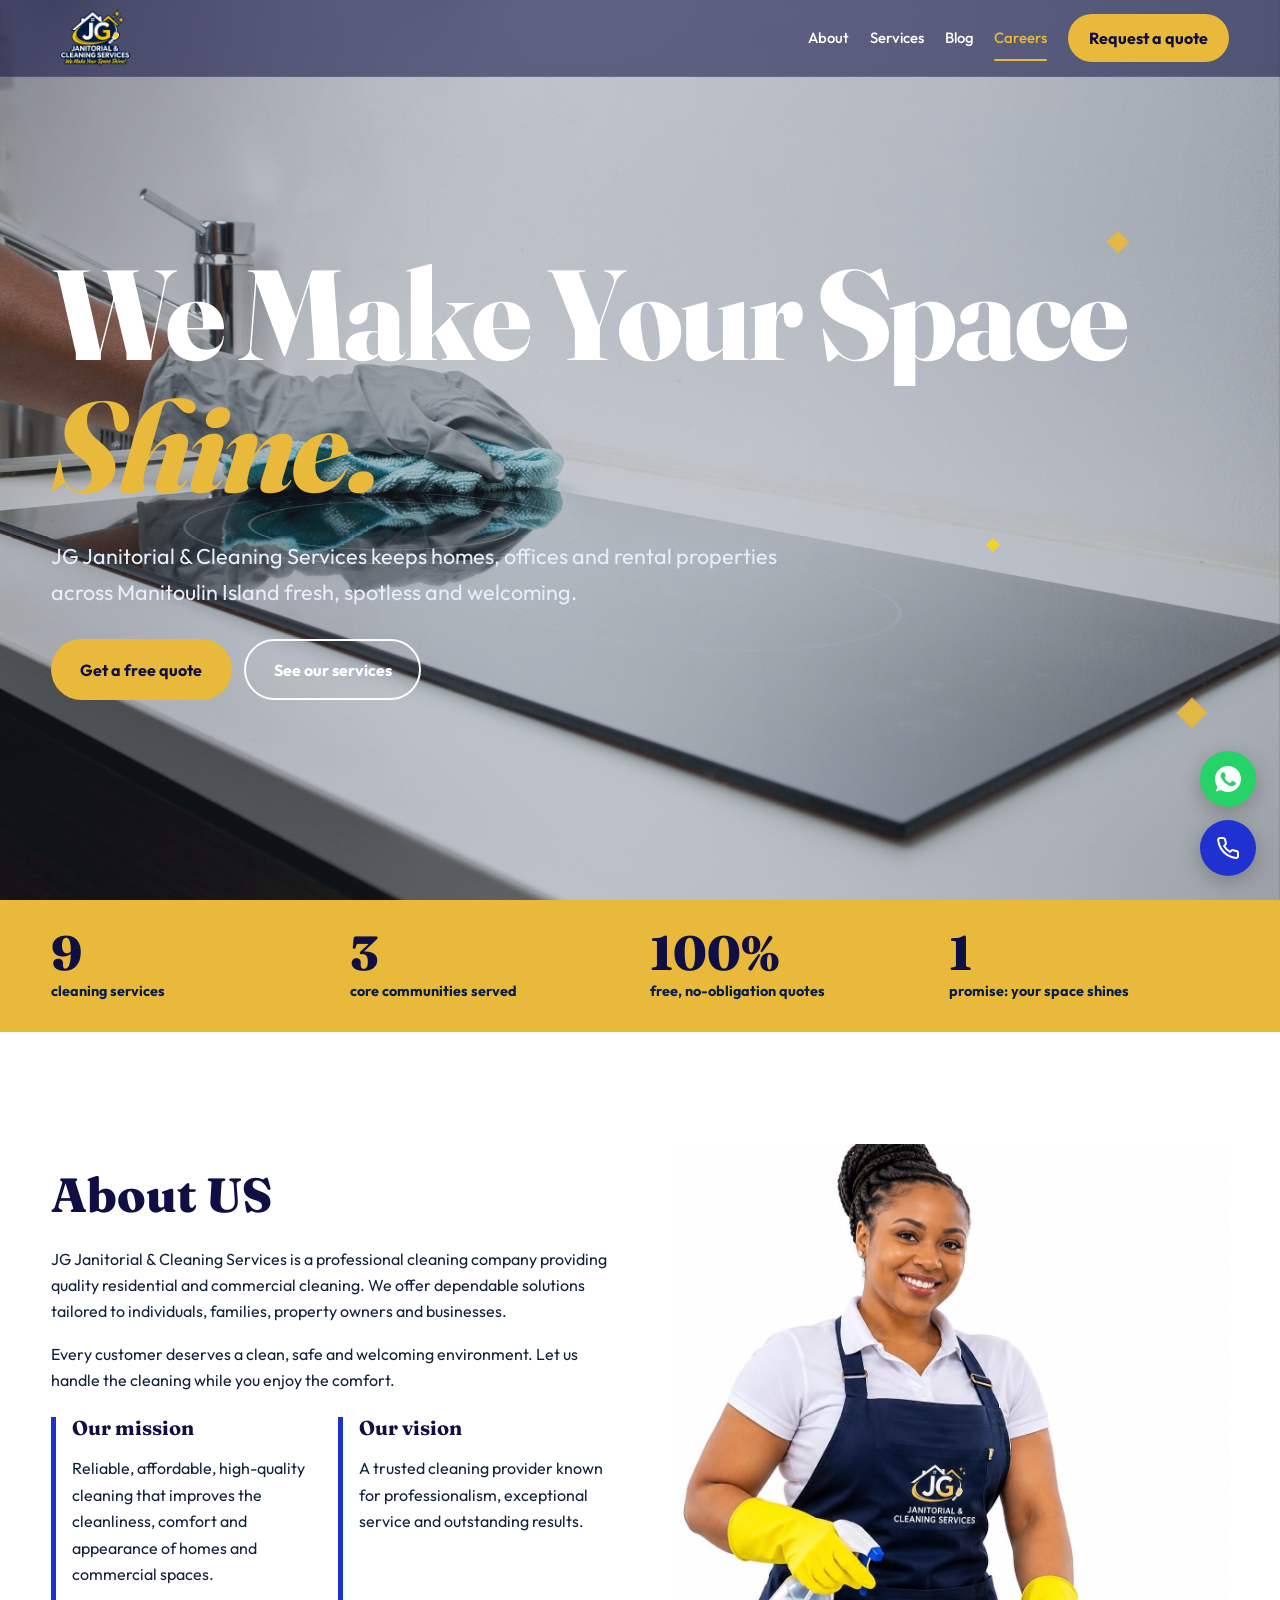
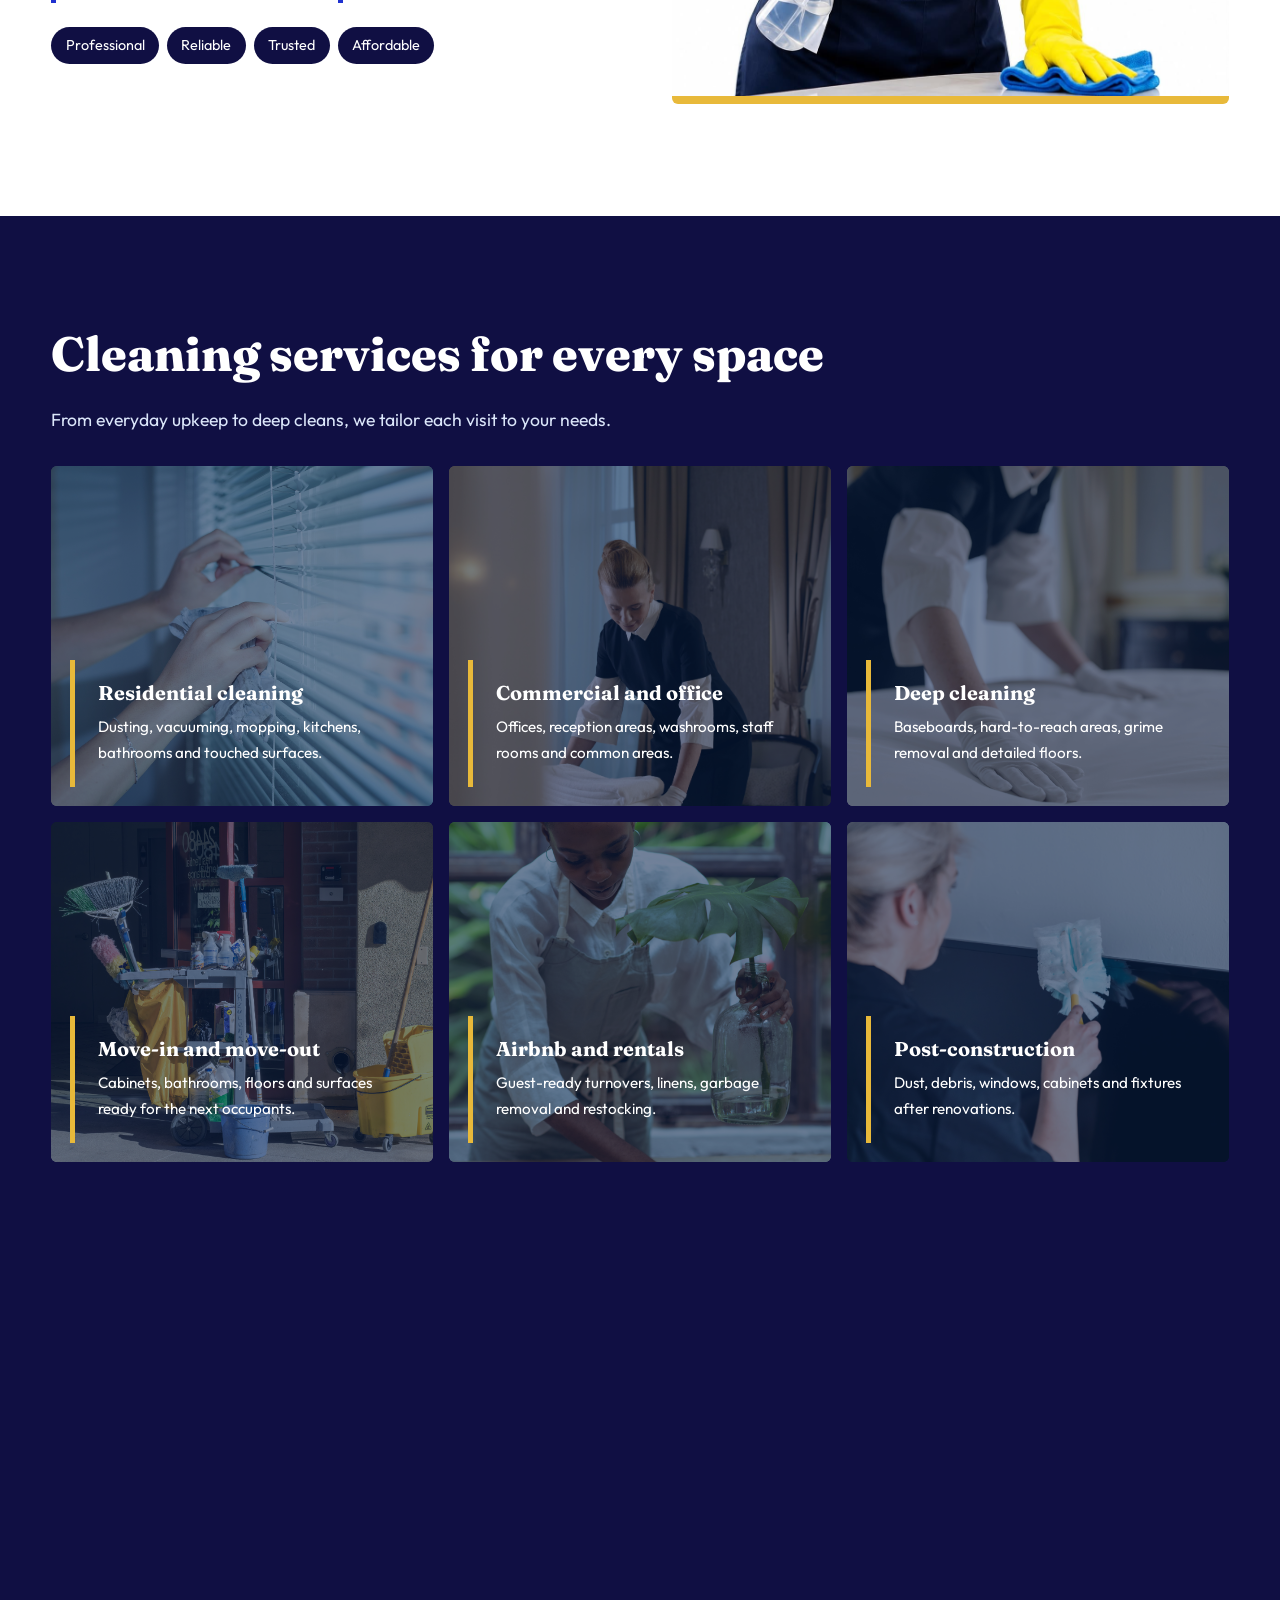
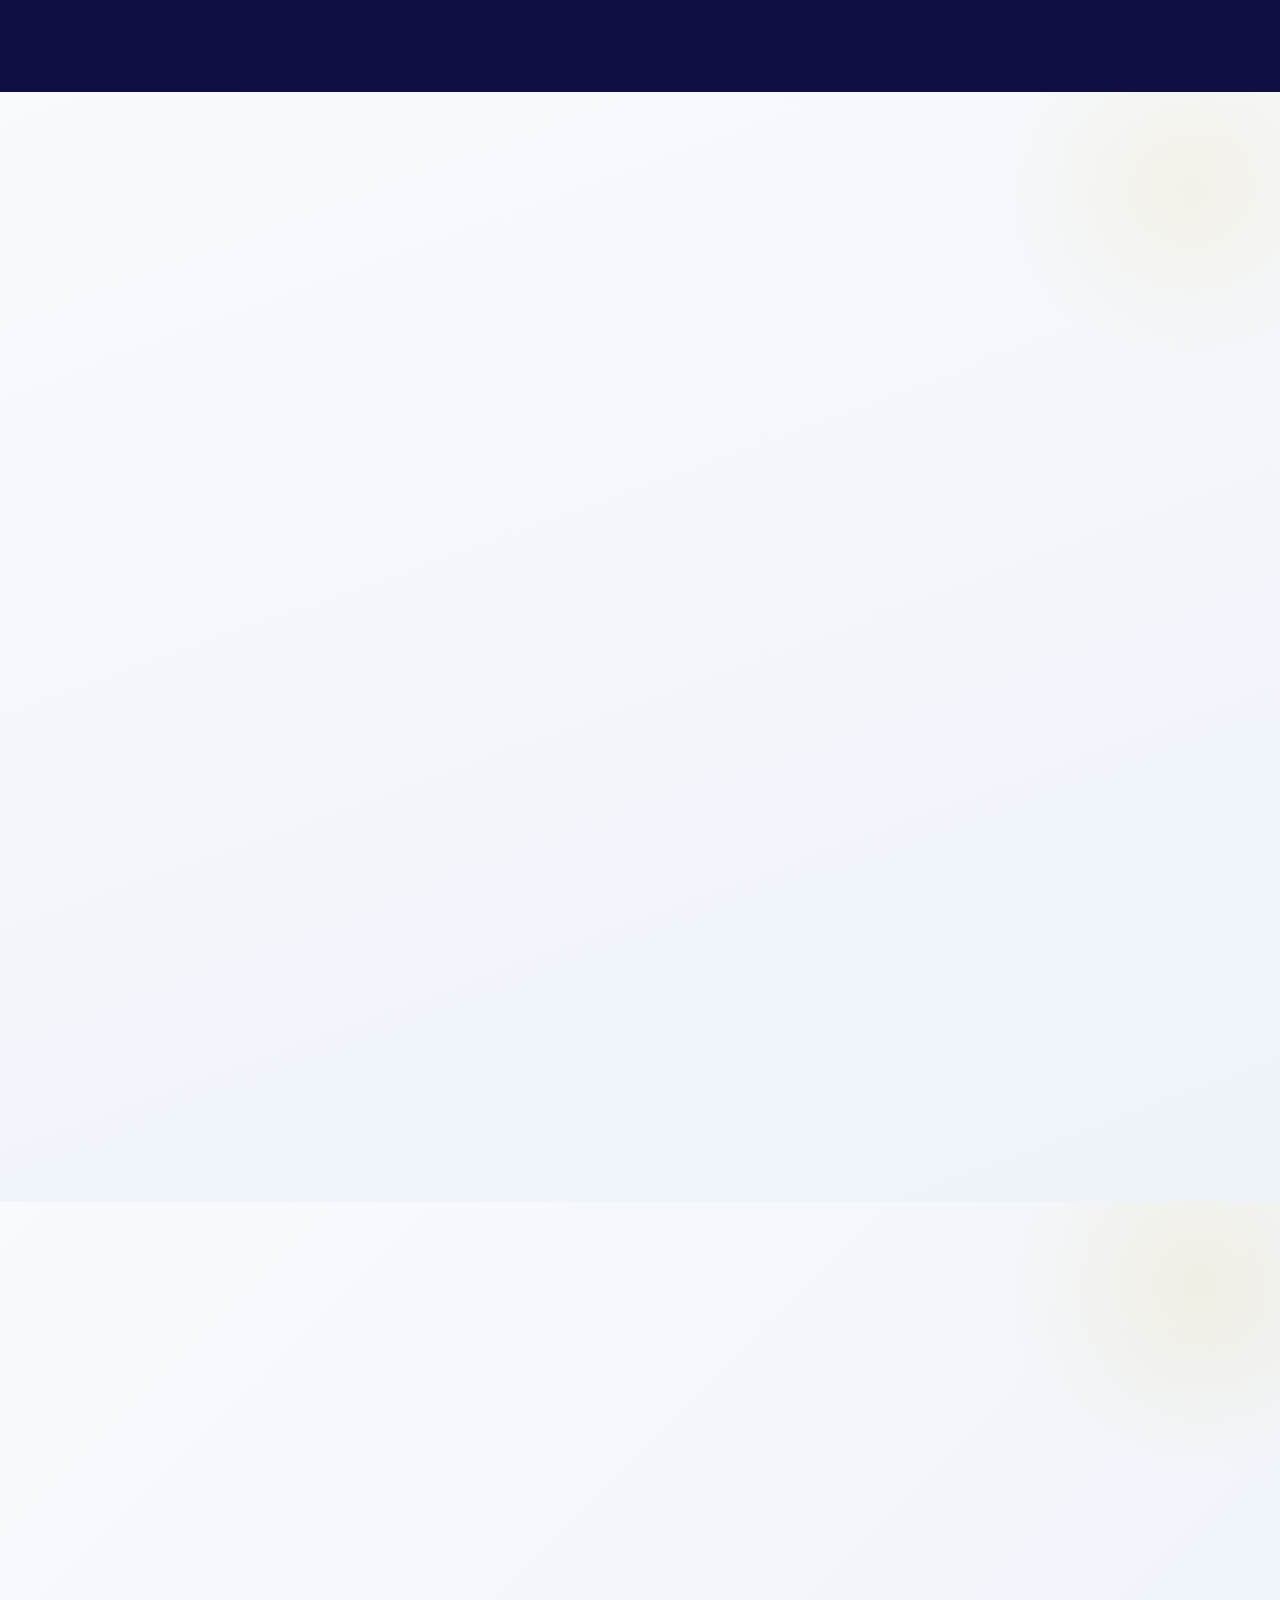
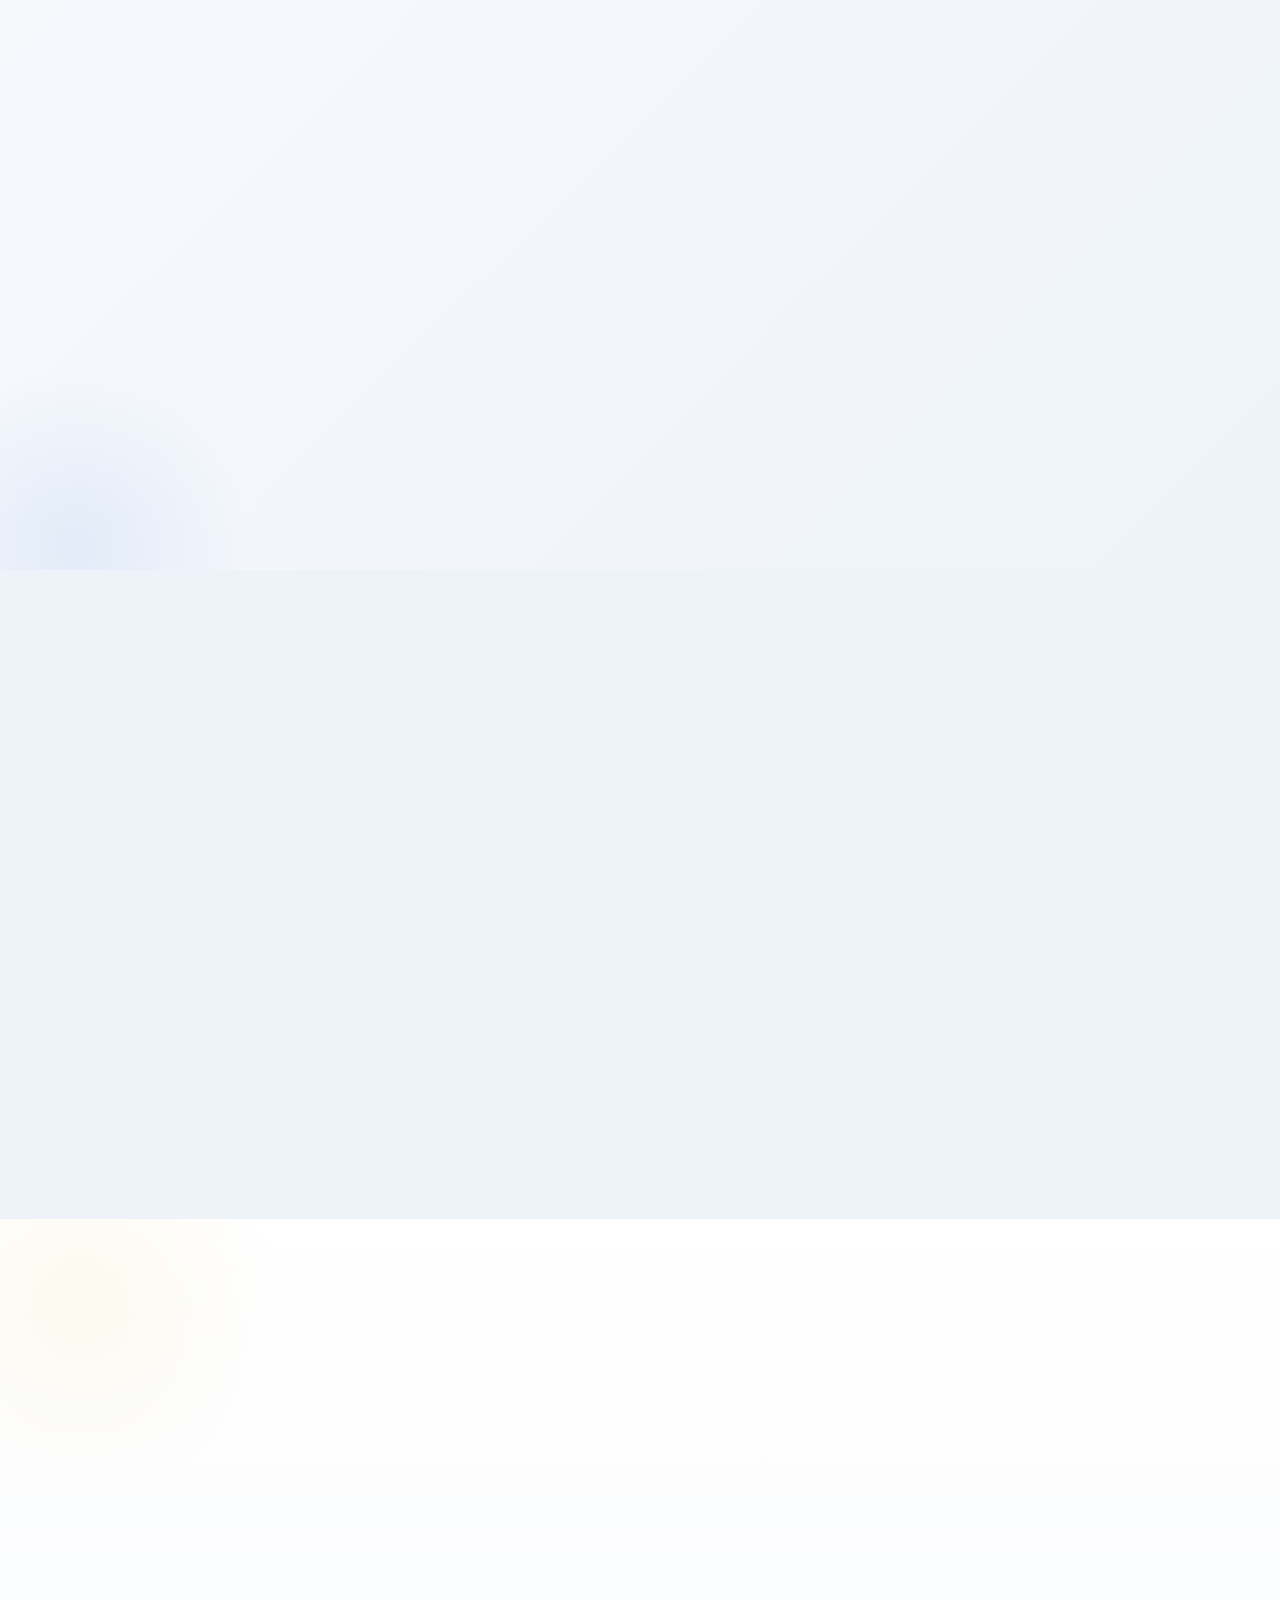
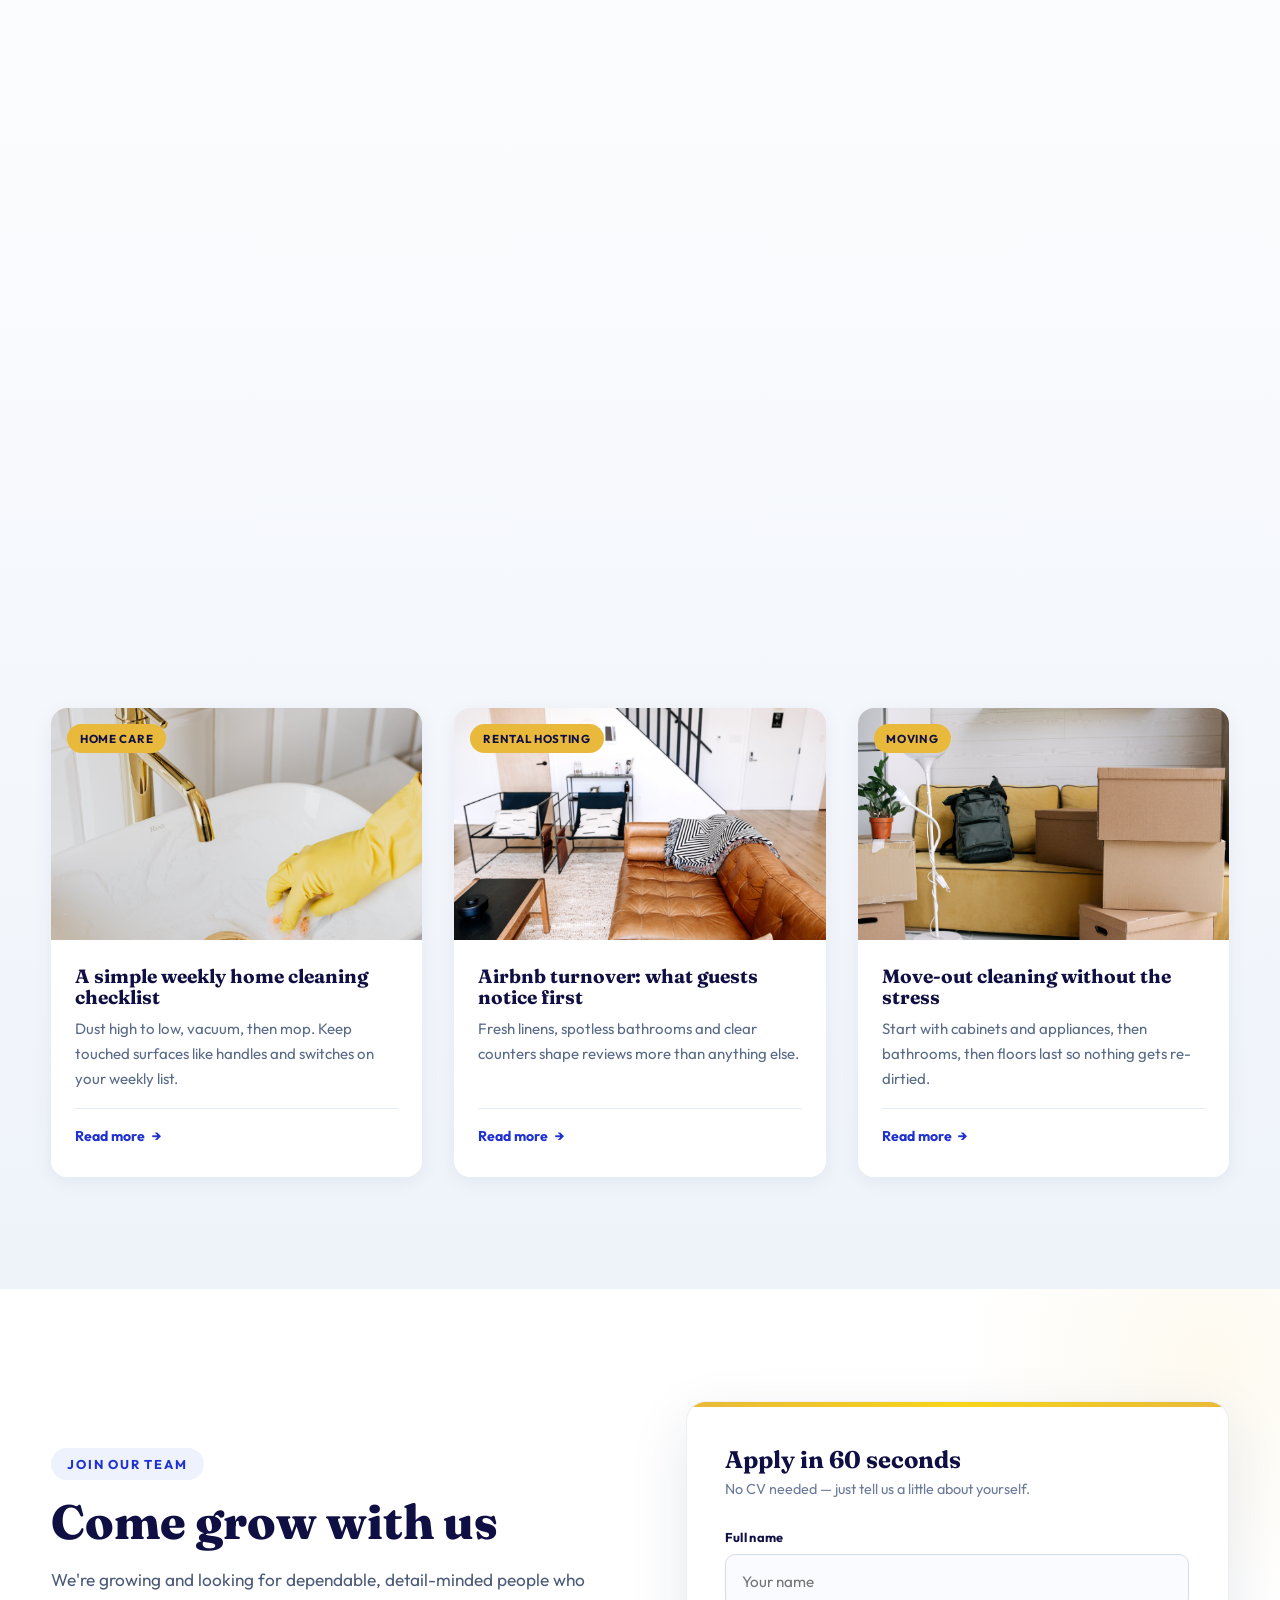
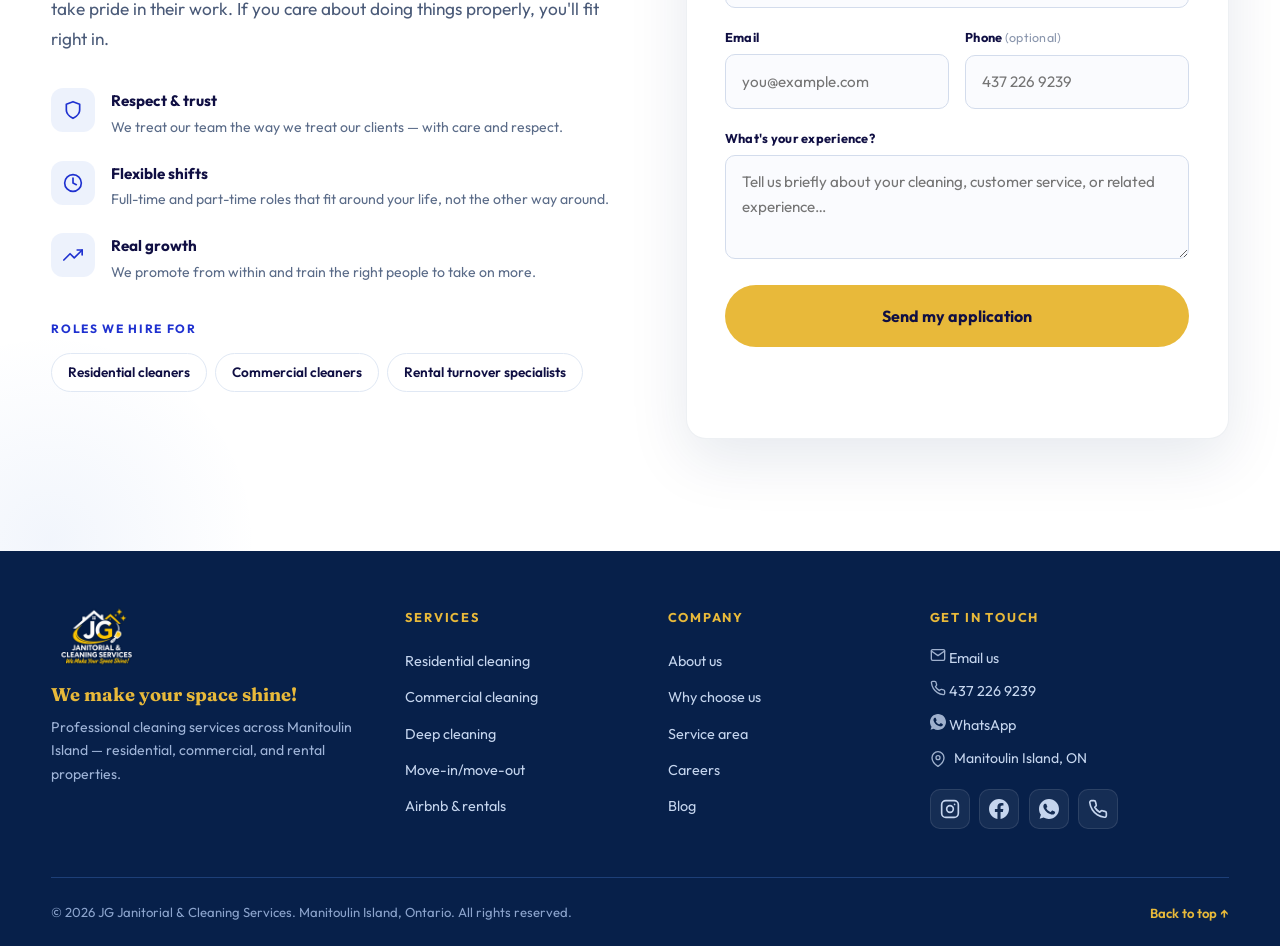
==== commit 8b890013: "contact btn" ====
--- a/index.html
+++ b/index.html
@@ -9,14 +9,14 @@
   <meta name="robots" content="index, follow, max-image-preview:large">
   <meta name="theme-color" content="#0b2a5b">
   <link rel="canonical" href="https://jgjanitorial.netlify.app/">
-  <link rel="icon" href="images/JG Janitorial & Cleaning Services Logo-2 (2).png" type="image/png">
+  <link rel="icon" href="images/JG Janitorial & Cleaning Services Logo-2 (1).png" type="image/png">
   <meta property="og:type" content="website">
   <meta property="og:locale" content="en_CA">
   <meta property="og:site_name" content="JG Janitorial &amp; Cleaning Services">
   <meta property="og:title" content="JG Janitorial &amp; Cleaning Services | Manitoulin Island">
   <meta property="og:description" content="We Make Your Space Shine. Professional, reliable and affordable cleaning on Manitoulin Island.">
   <meta property="og:url" content="https://jgjanitorial.netlify.app/">
-  <meta property="og:image" content="https://jgjanitorial.netlify.app/images/jgfulllogo.png">
+  <meta property="og:image" content="https://jgjanitorial.netlify.app/images/JG Janitorial & Cleaning Services Logo-2 (1).png">
   <meta name="twitter:card" content="summary_large_image">
   <link rel="preconnect" href="https://fonts.googleapis.com">
   <link rel="preconnect" href="https://fonts.gstatic.com" crossorigin>
@@ -31,10 +31,10 @@
 
 <header class="site-header">
   <div class="wrap bar">
-    <a href="#top" class="brand" aria-label="JG Janitorial and Cleaning Services home"><img src="images/JG Janitorial & Cleaning Services Logo-2 (2).png" alt="JG Janitorial and Cleaning Services logo" width="220" height="70"></a>
+    <a href="#top" class="brand" aria-label="JG Janitorial and Cleaning Services home"><img src="images/JG Janitorial & Cleaning Services Logo-2 (1).png" alt="JG Janitorial and Cleaning Services logo" width="220" height="70"></a>
     <button class="menu-btn" aria-expanded="false" aria-controls="nav" aria-label="Open menu"><span></span><span></span><span></span></button>
     <nav id="nav" aria-label="Main">
-      <a href="#about">About</a><a href="#services">Services</a><a href="#blog">Blog</a><a href="#careers">Careers</a><a href="#contact">Contact</a>
+      <a href="#about">About</a><a href="#services">Services</a><a href="#blog">Blog</a><a href="#careers">Careers</a>
       <a class="btn gold" href="#quote">Request a quote</a>
     </nav>
   </div>
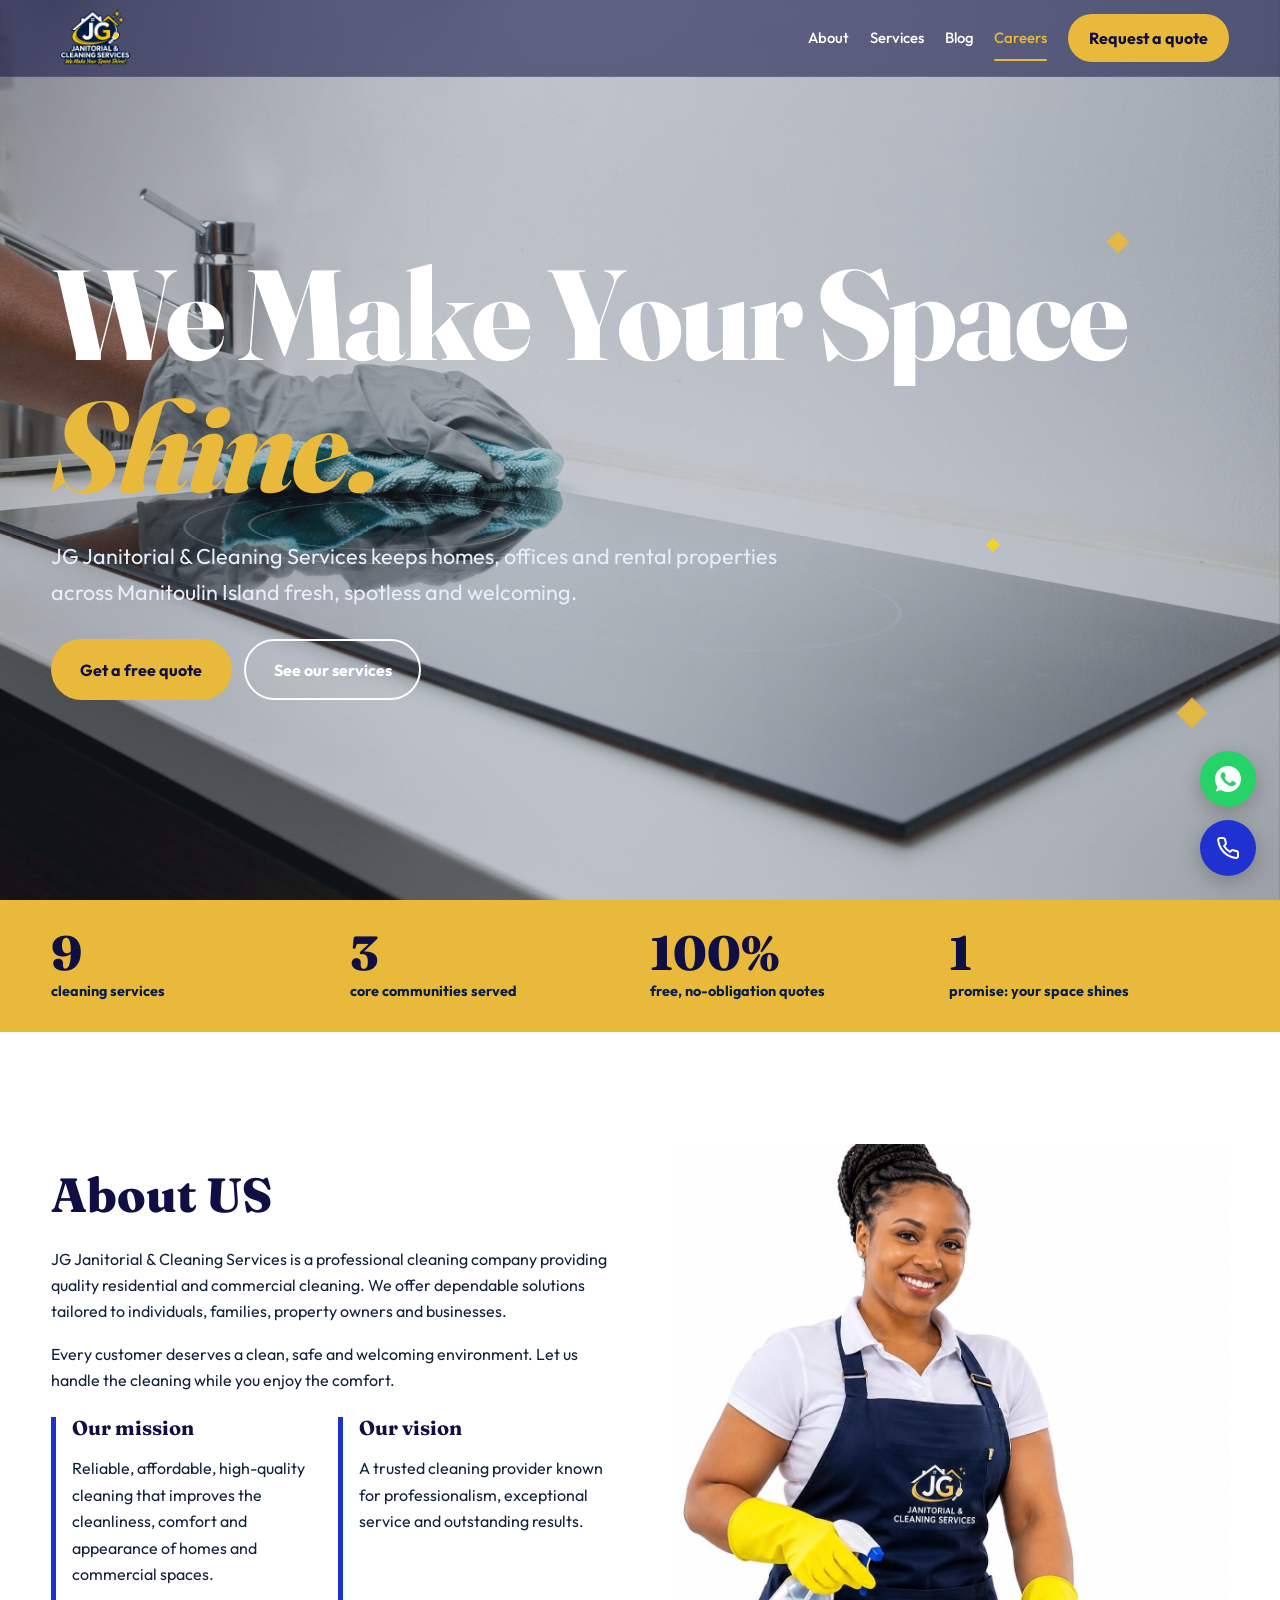
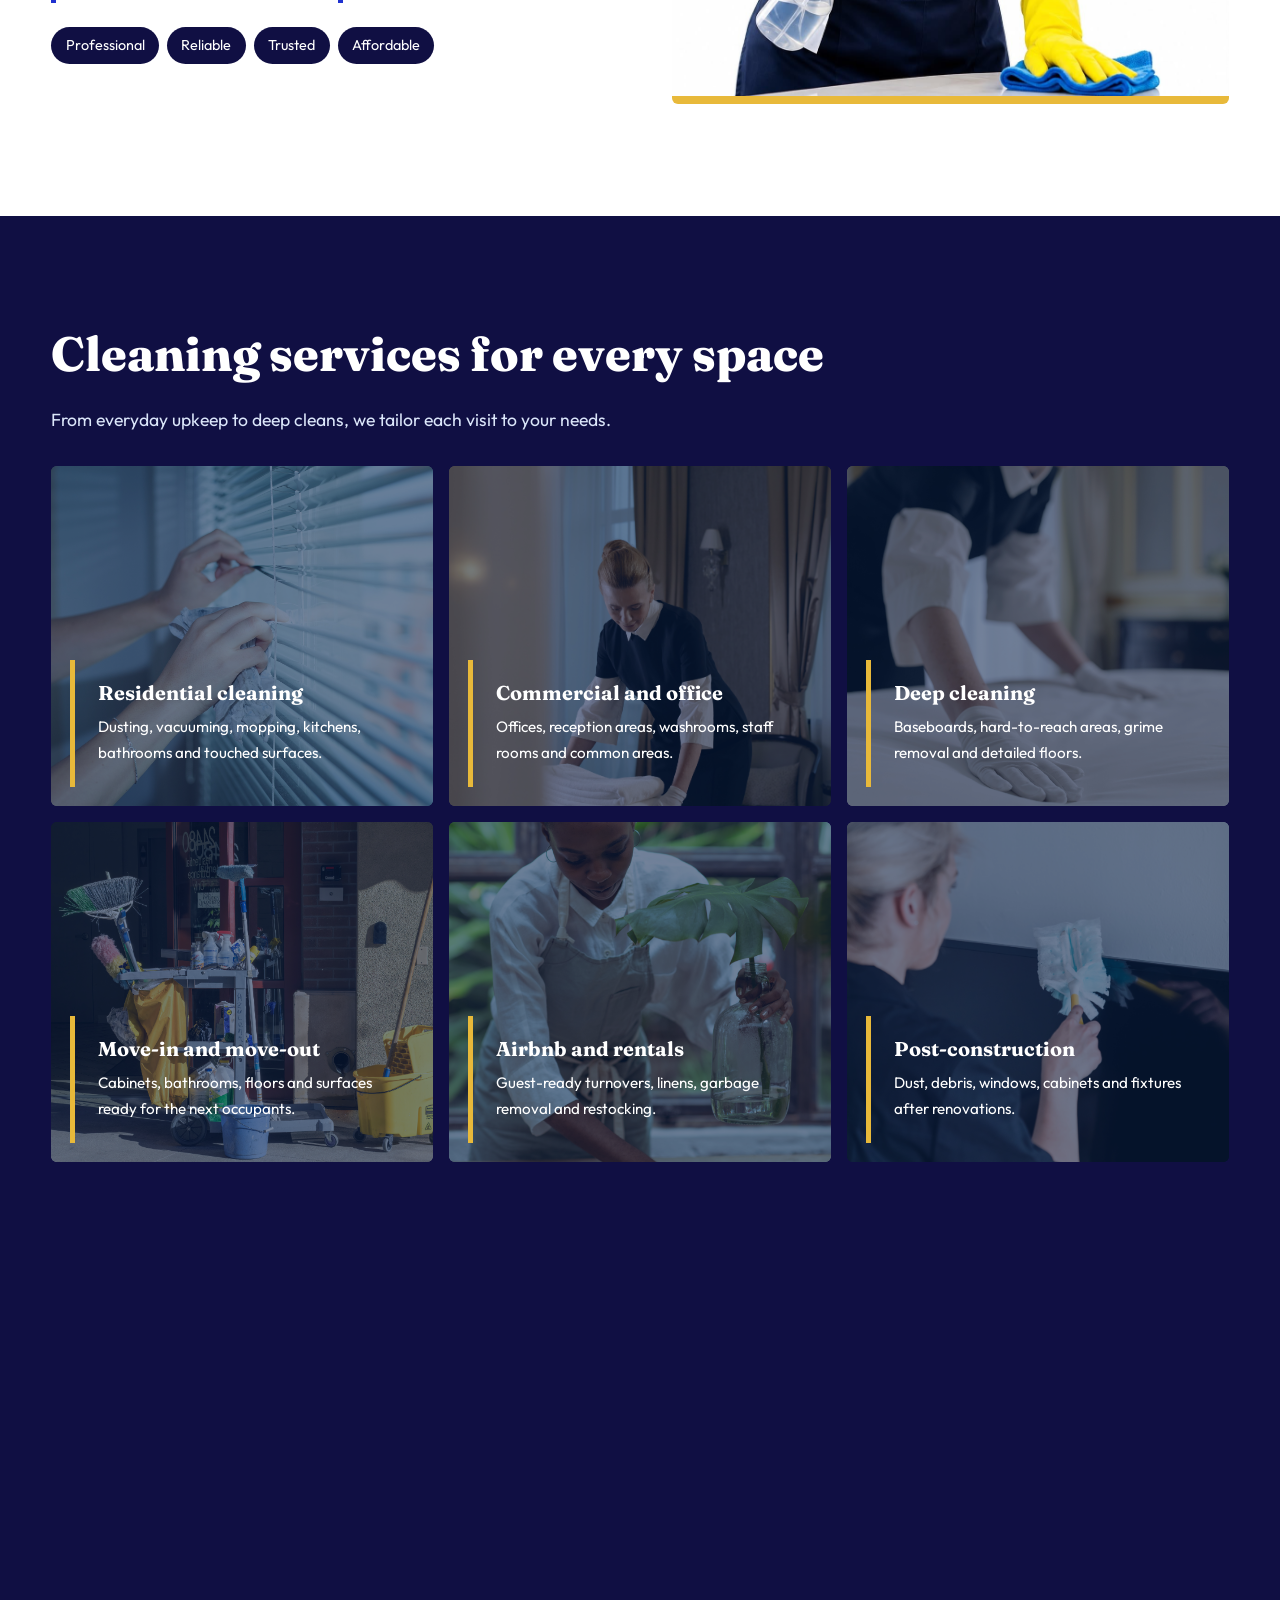
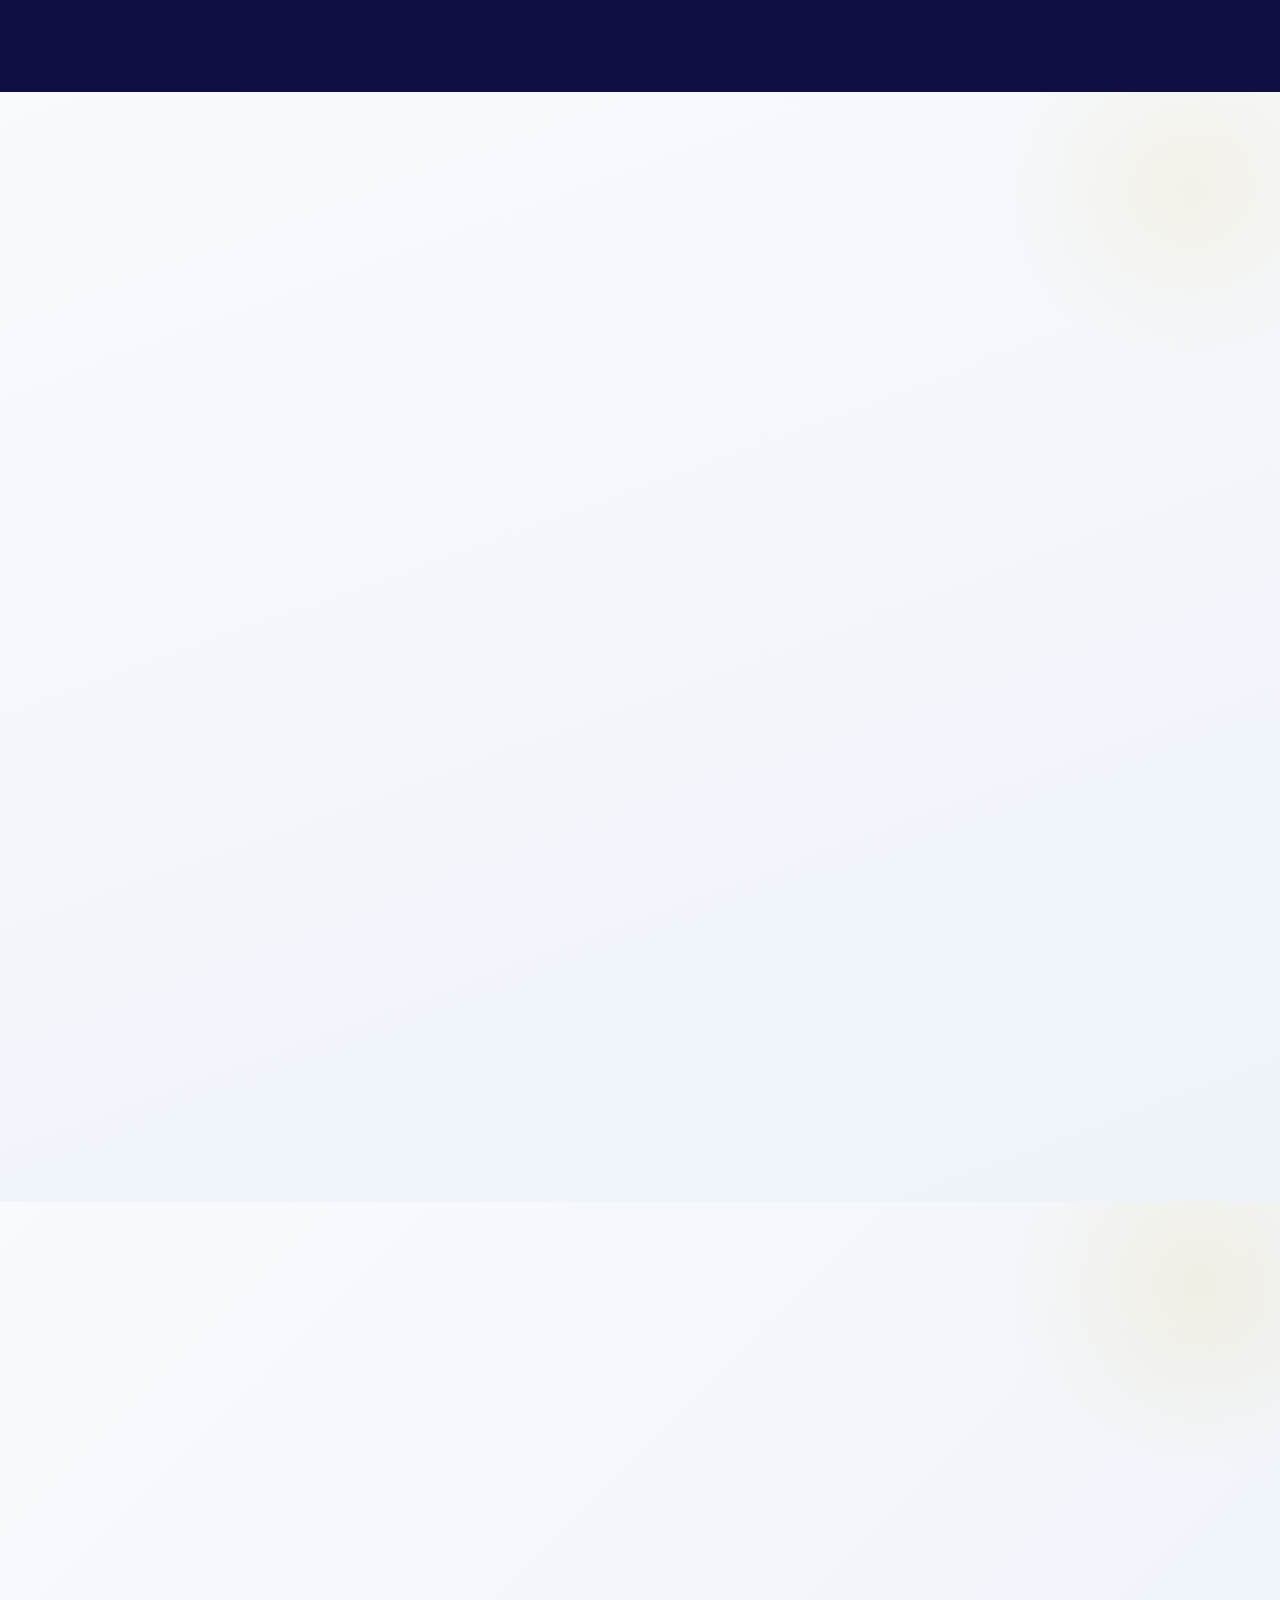
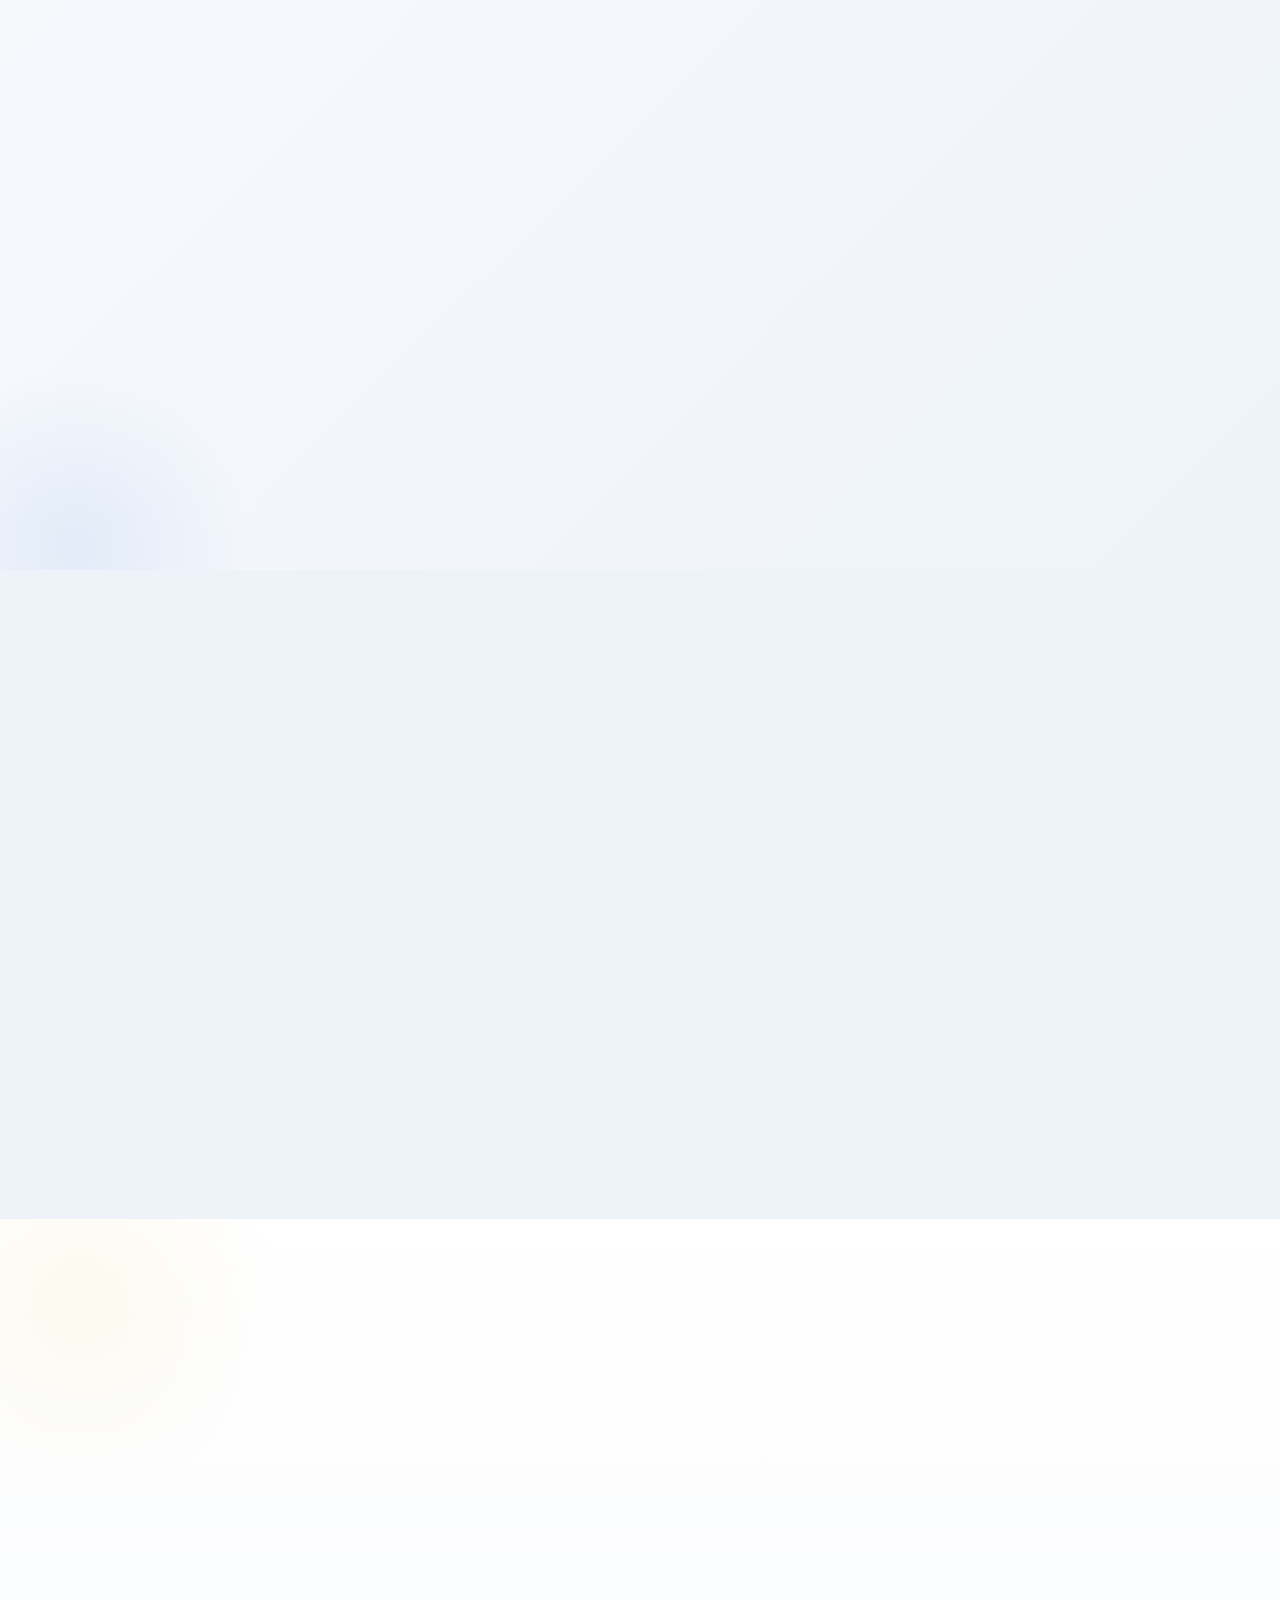
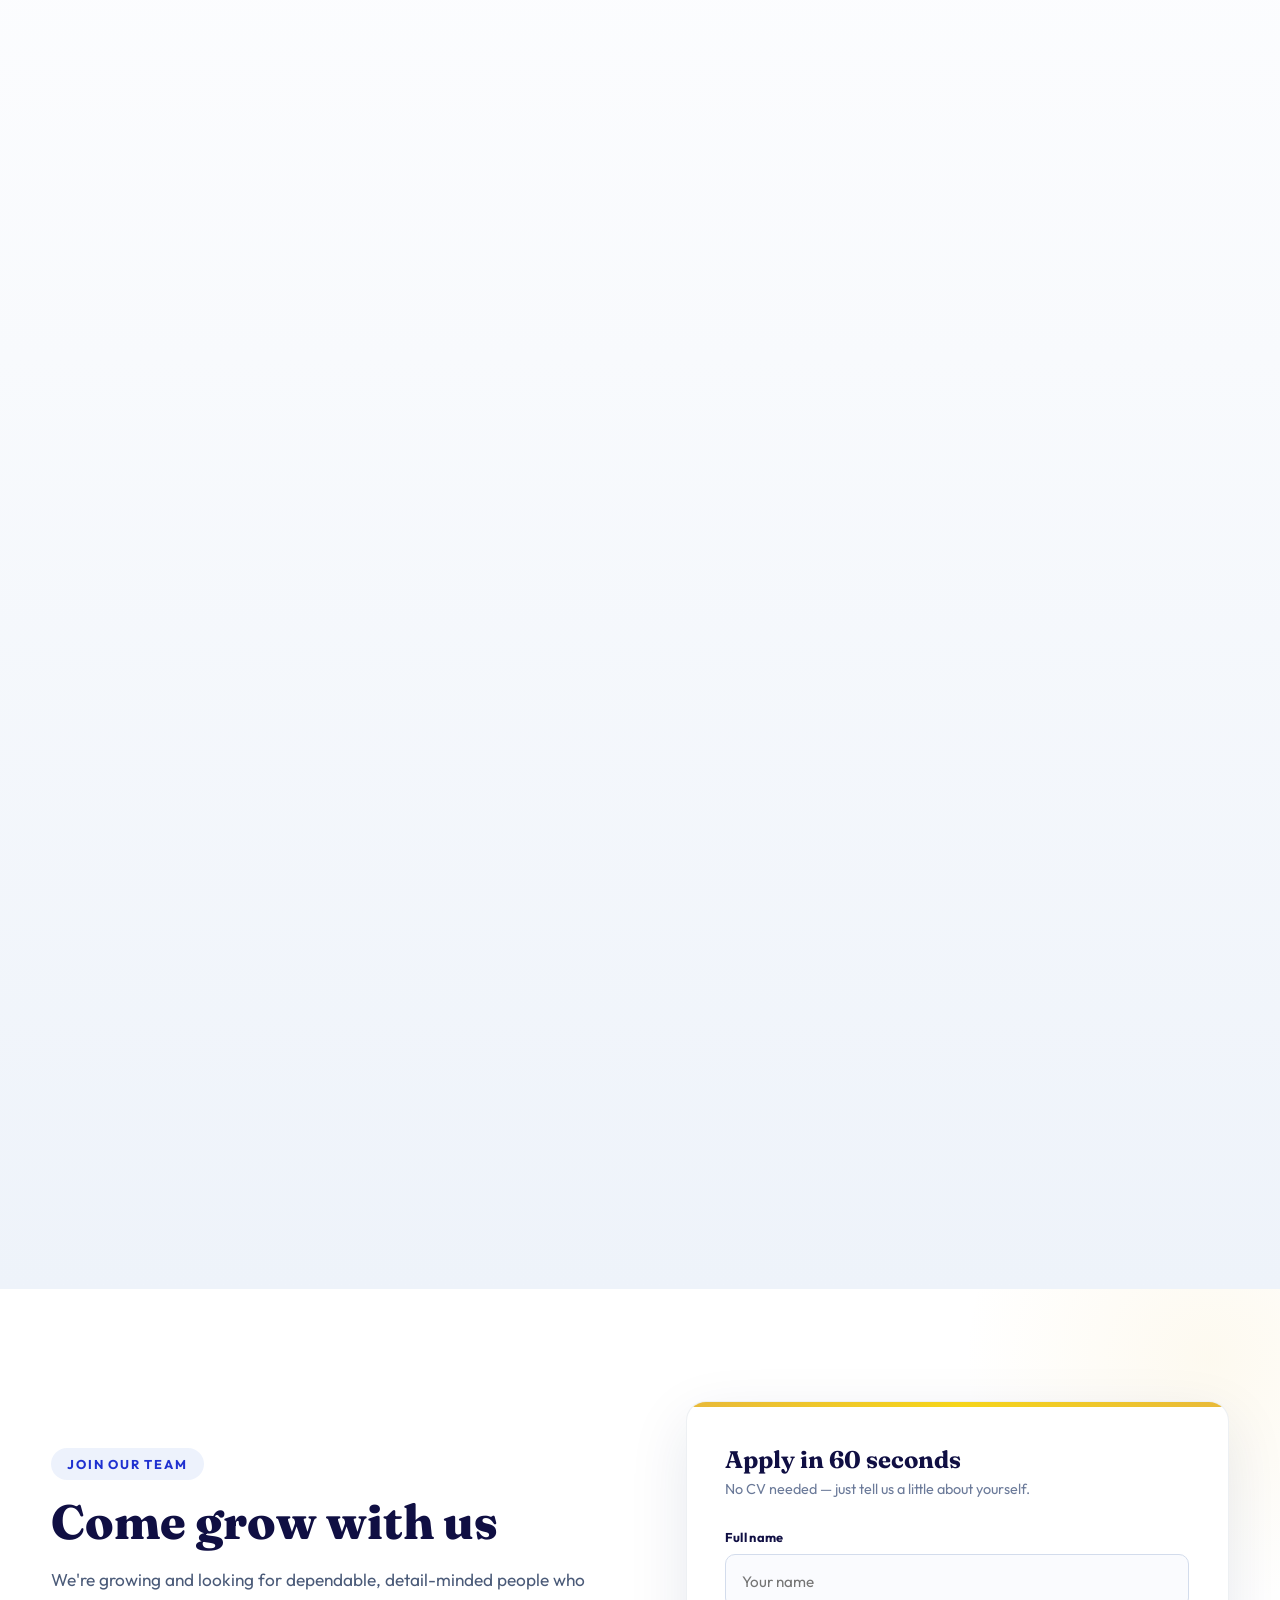
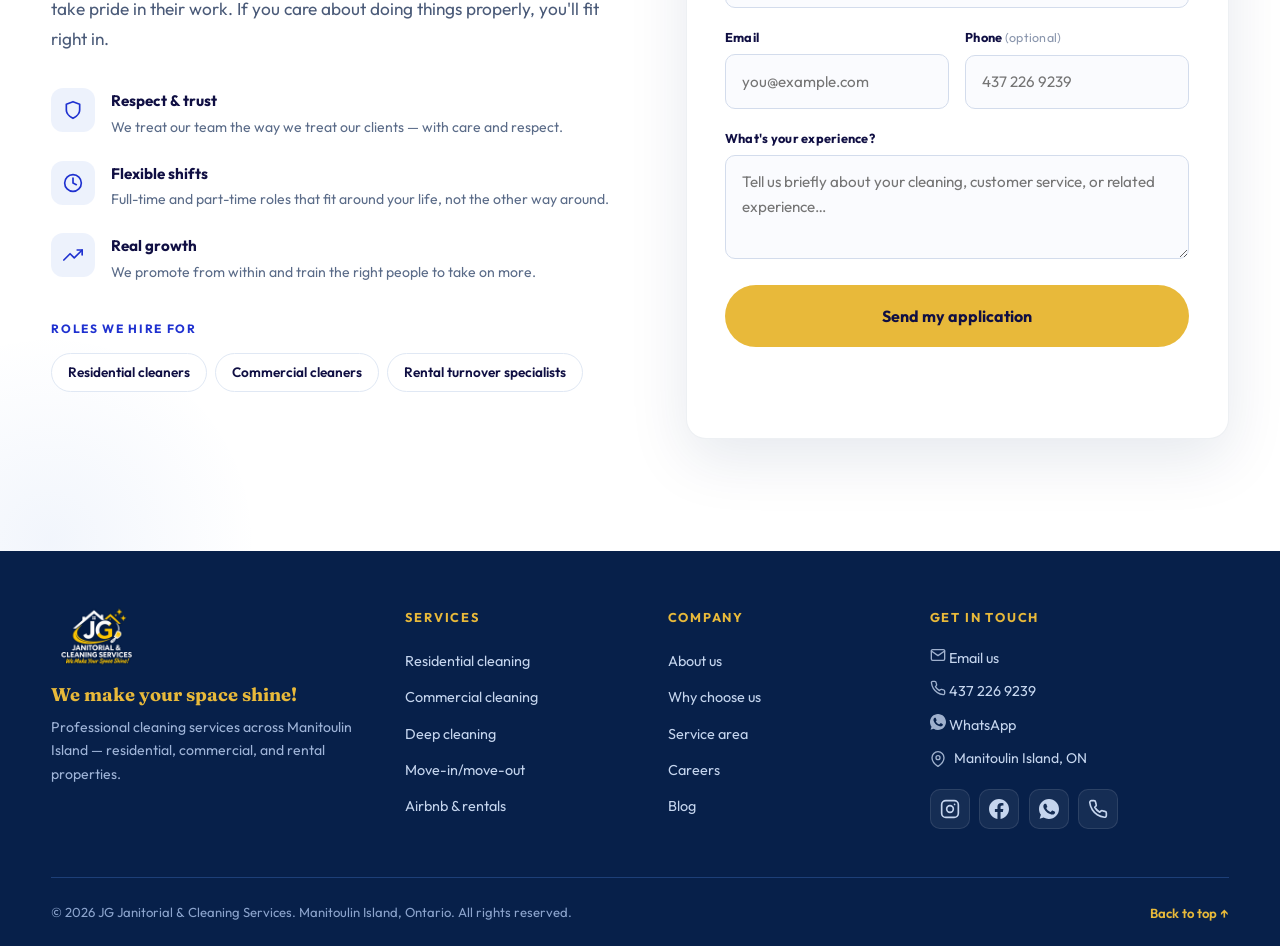
==== commit 7c56ffde: "quote formspree" ====
--- a/index.html
+++ b/index.html
@@ -164,7 +164,7 @@
           <p>Prefer to talk? Call or message us directly — we're happy to help.</p>
         </div>
       </div>
-      <form class="form contact-form-modern rv" action="https://formspree.io/f/YOUR_QUOTE_FORM_ID" method="POST" data-form>
+      <form class="form contact-form-modern rv" action="https://formspree.io/f/mjyydroa" method="POST" data-form>
         <input type="hidden" name="_subject" value="Quote request - JG Janitorial">
         <div class="form-row">
           <label>Your name *<input name="name" required autocomplete="name"></label>
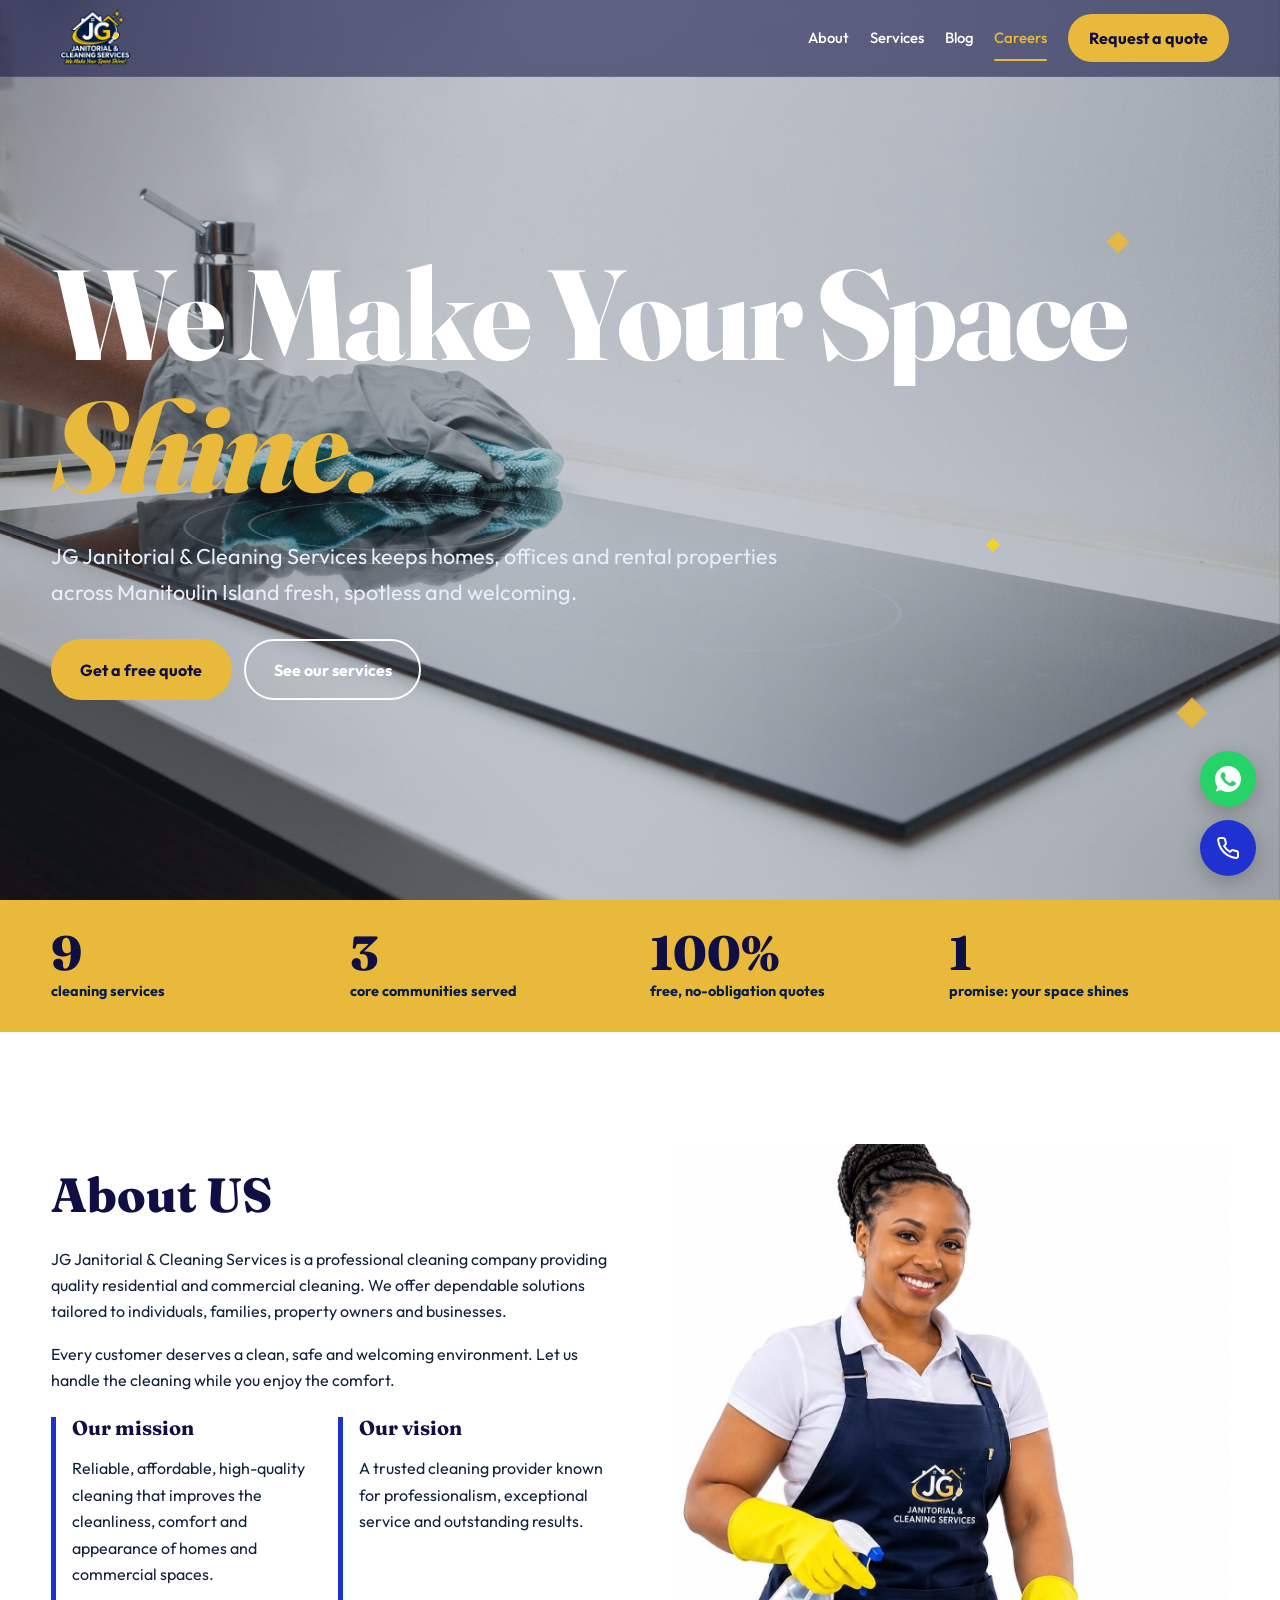
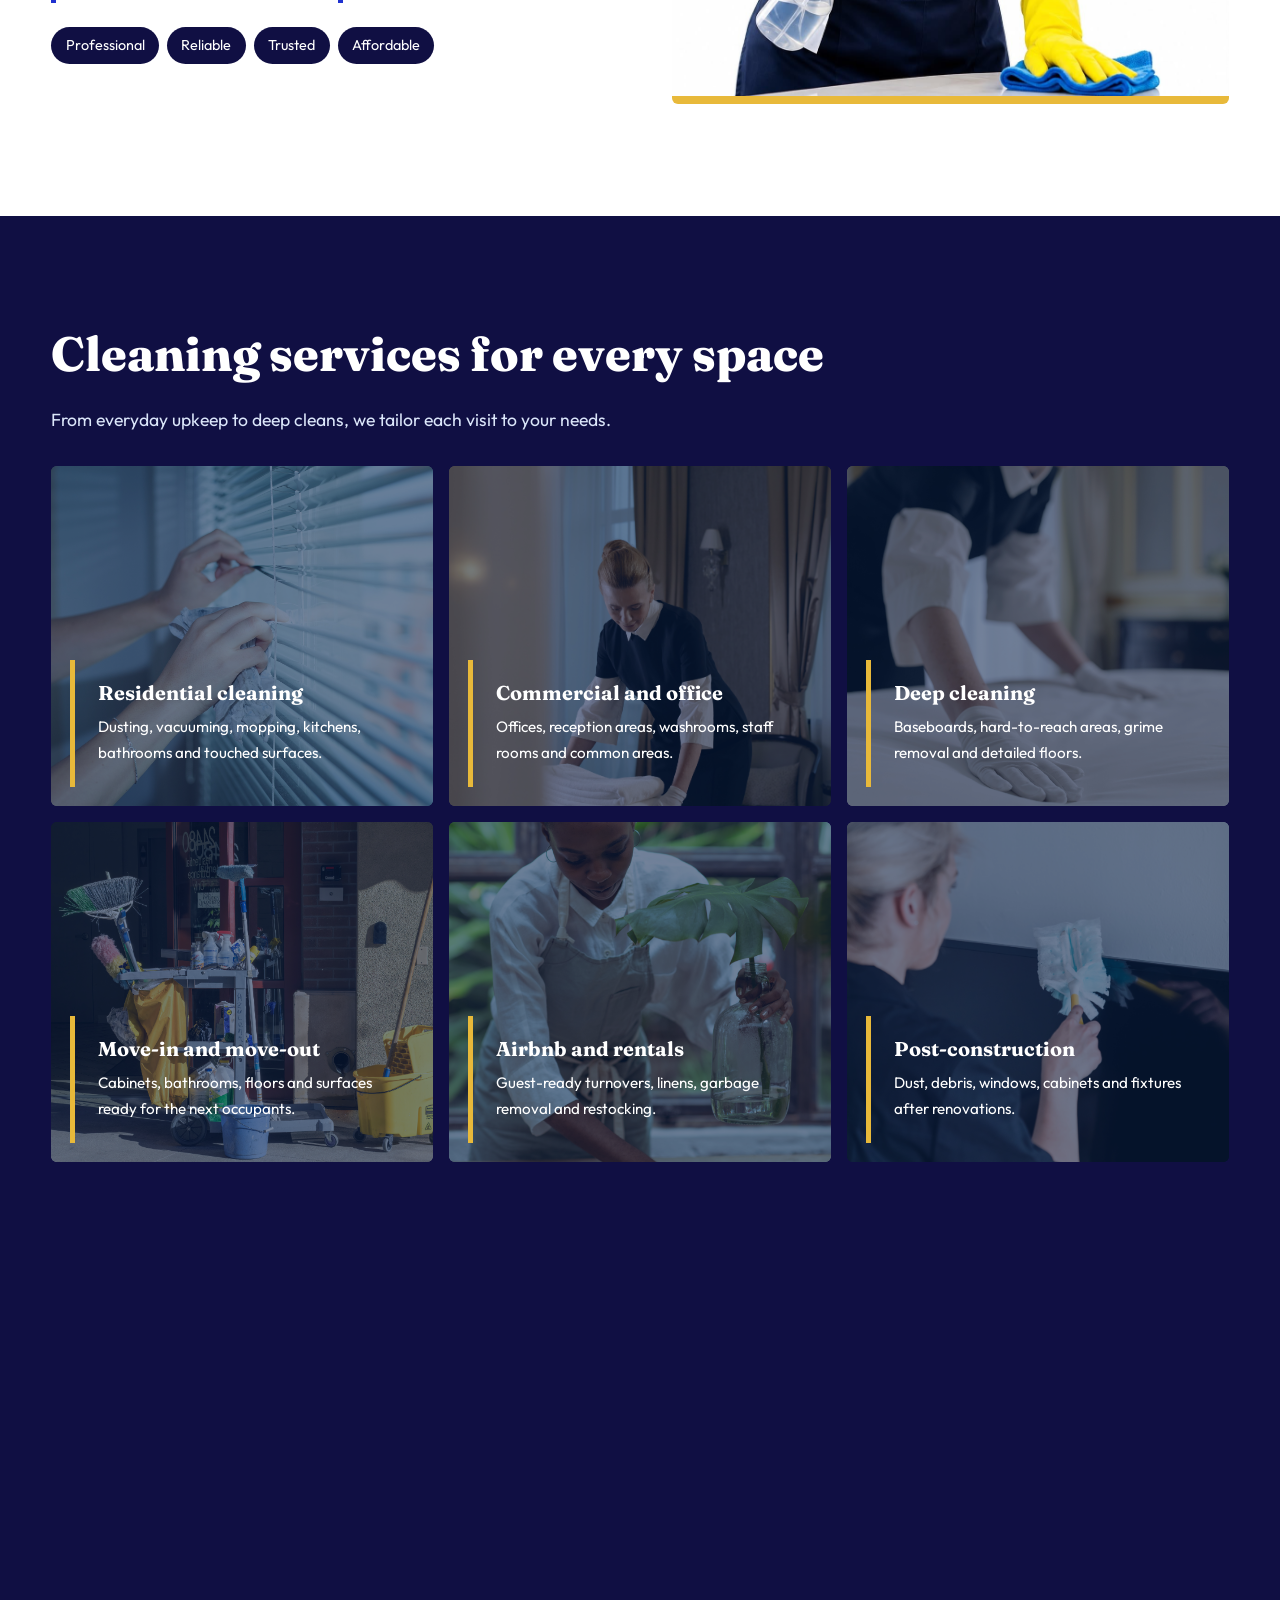
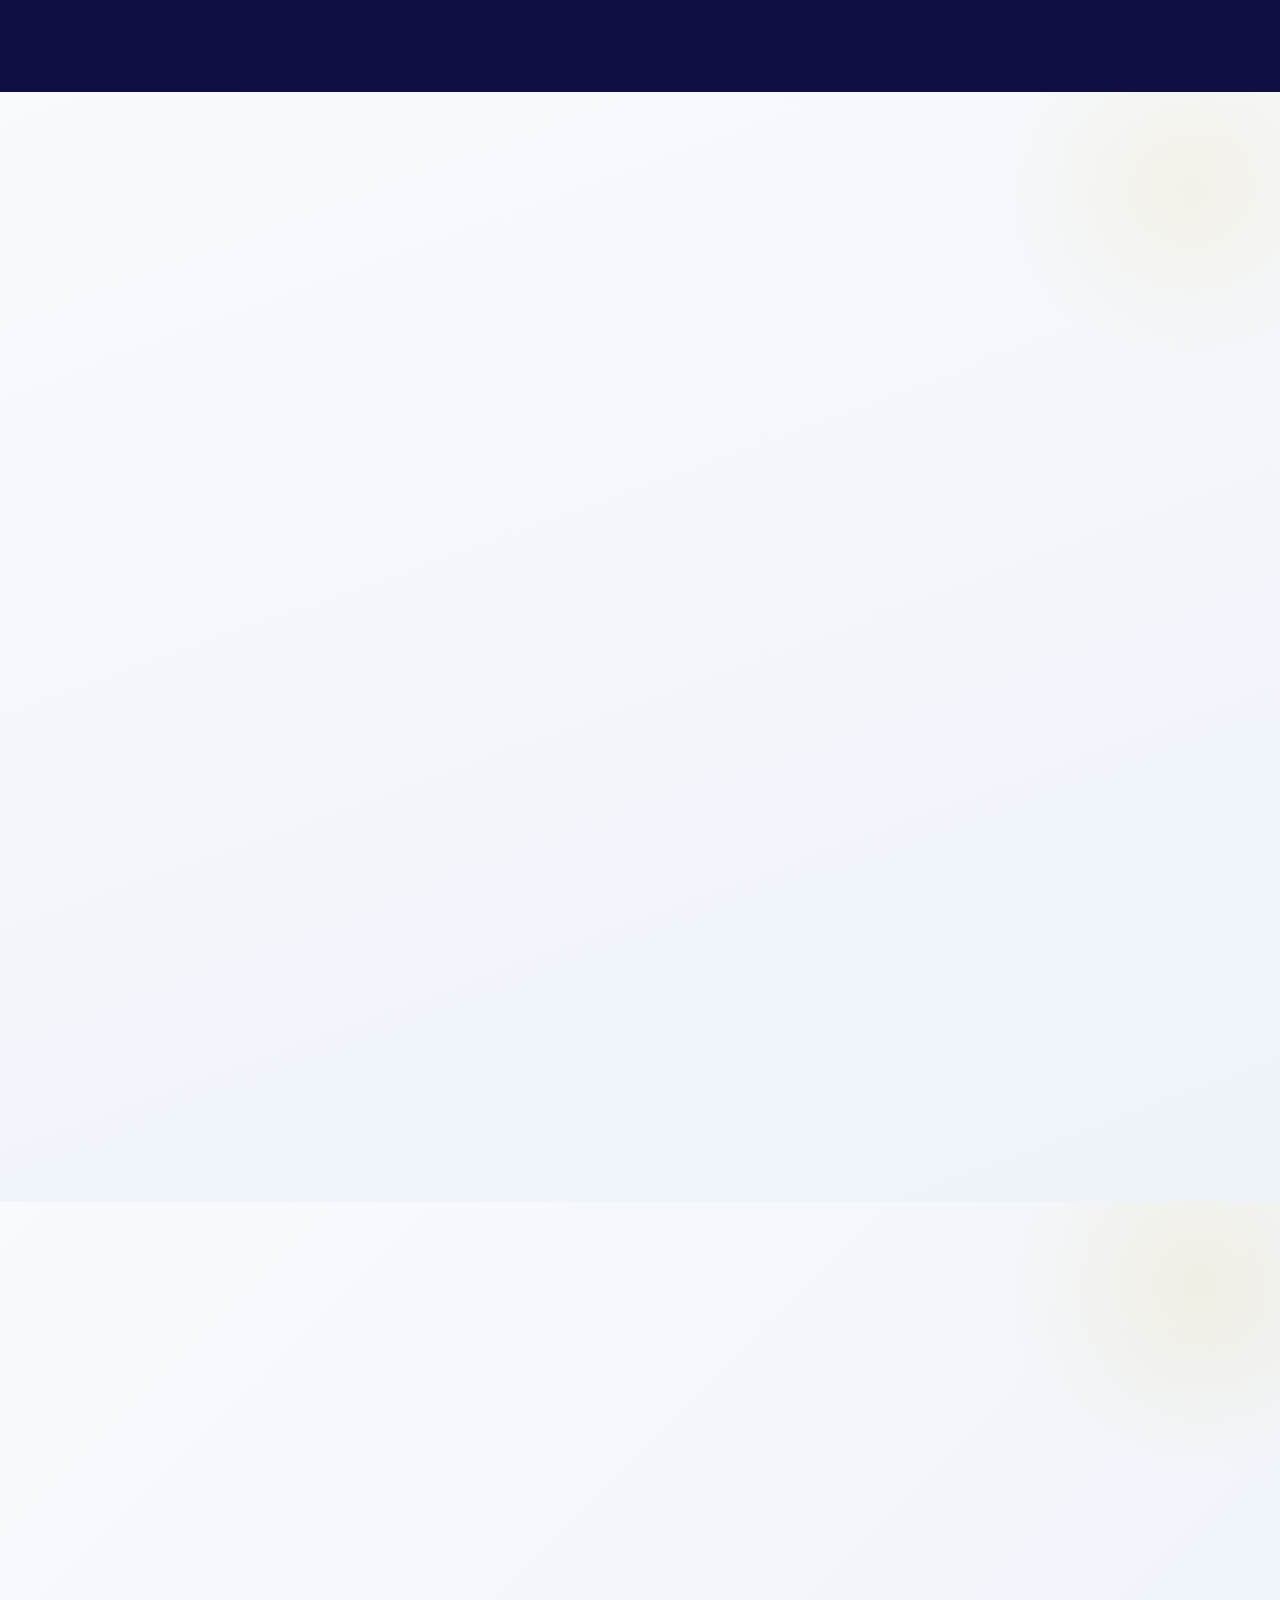
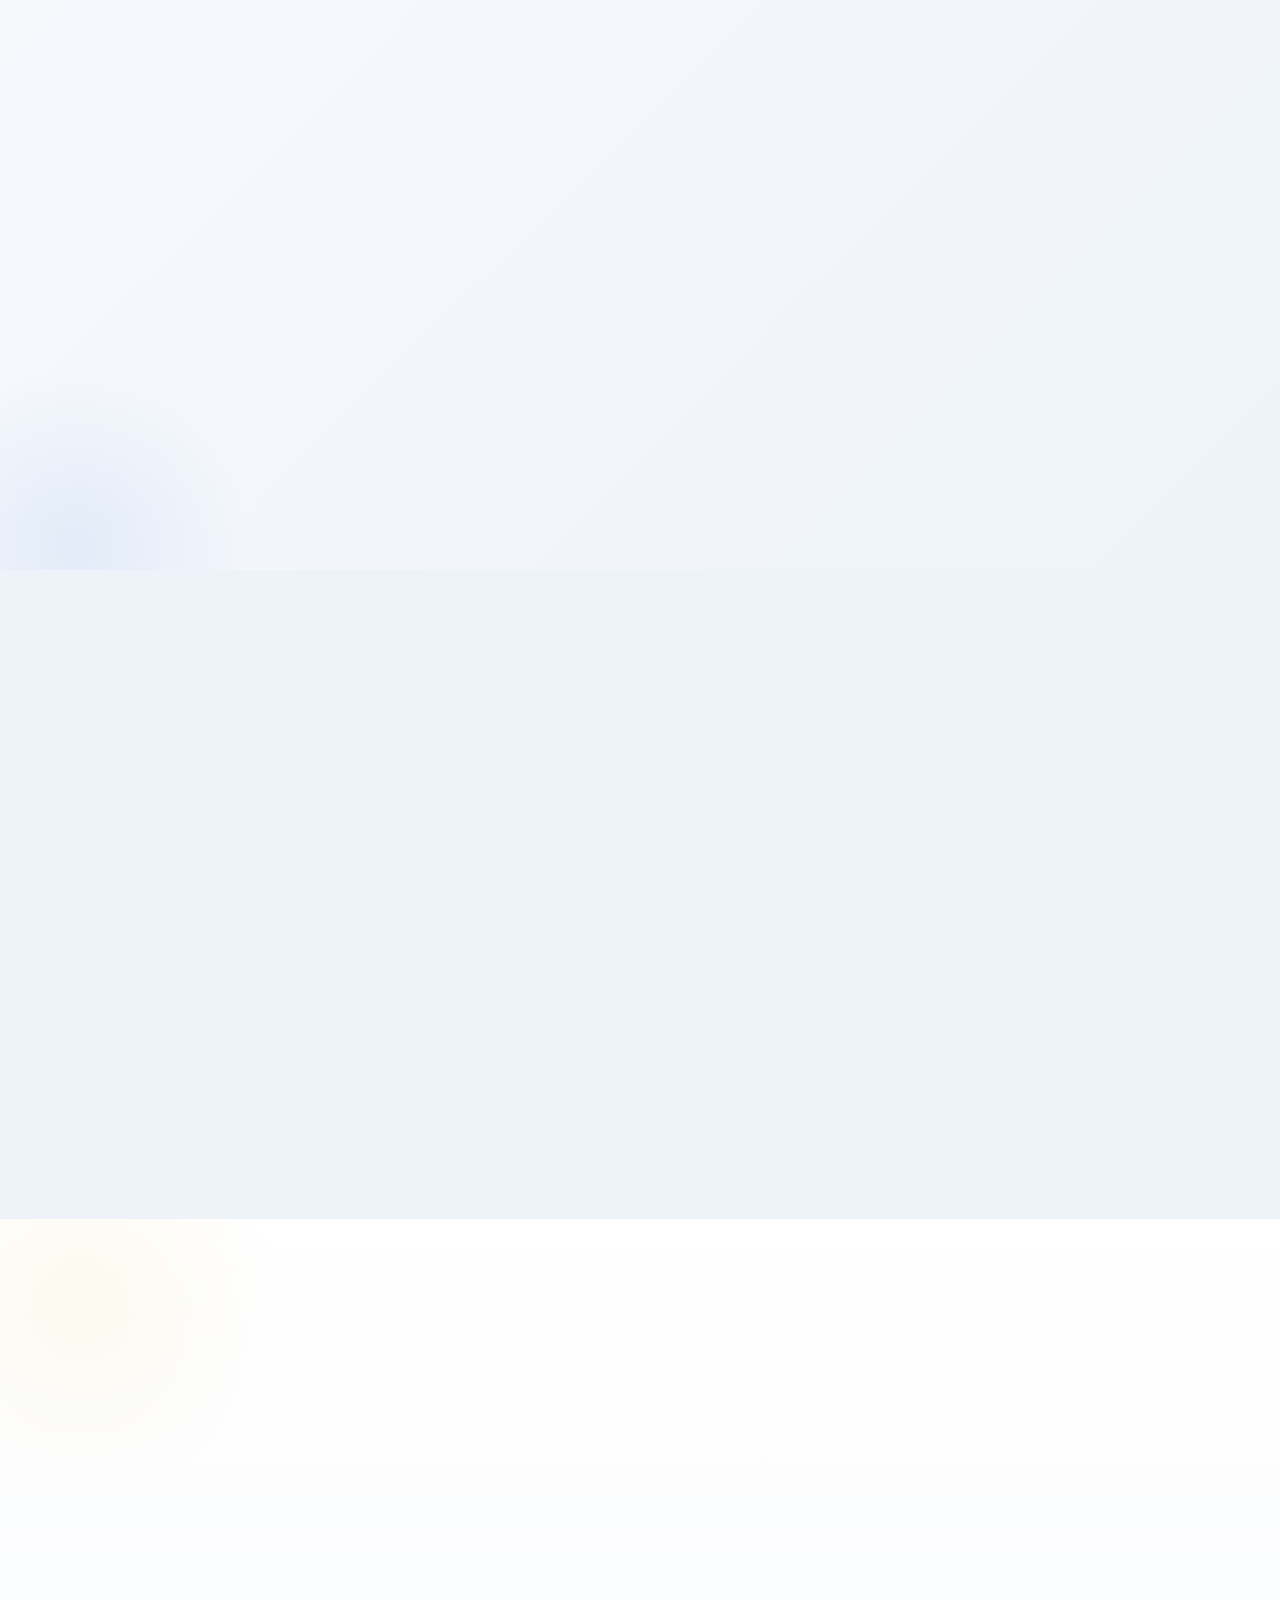
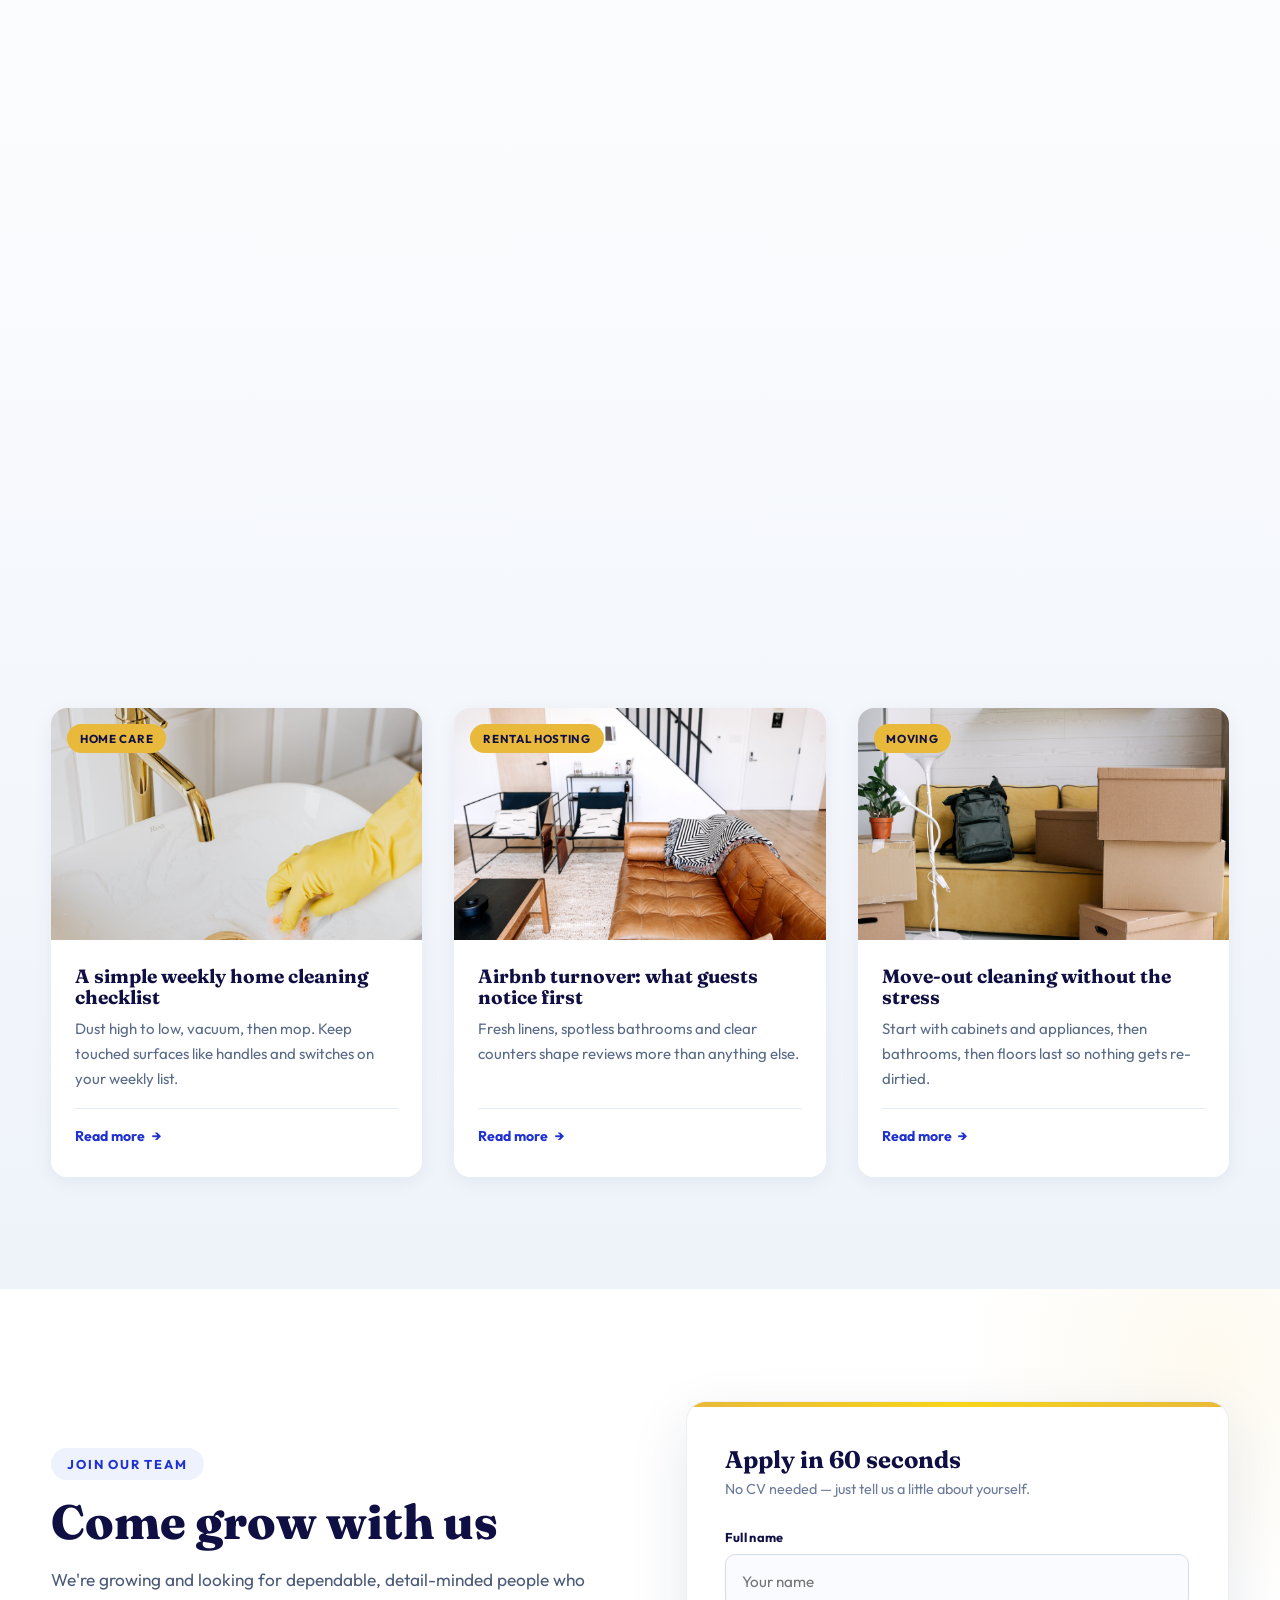
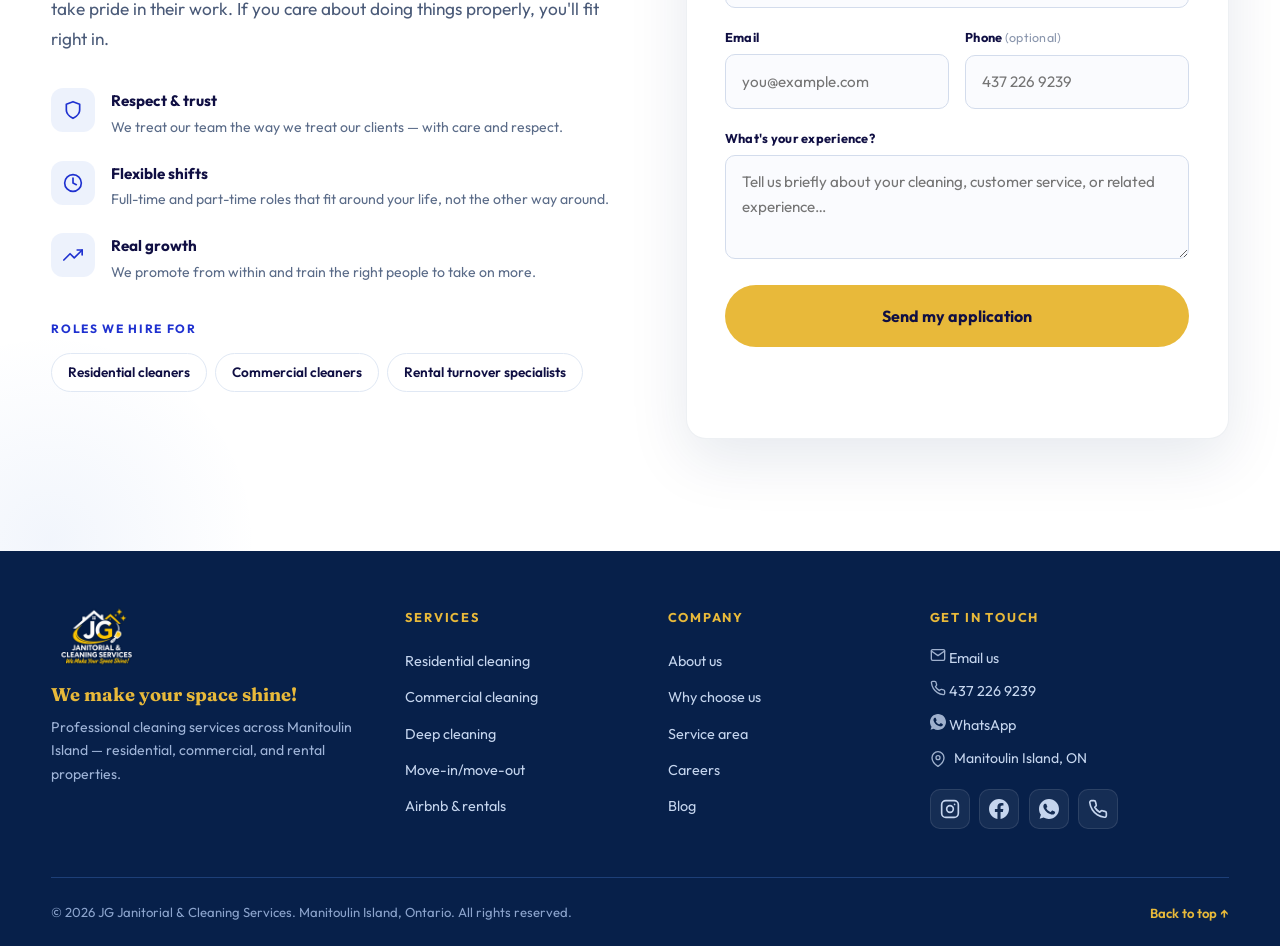
==== commit c9682dd5: "formspree honeypot testing spam" ====
--- a/index.html
+++ b/index.html
@@ -168,7 +168,7 @@
         <input type="hidden" name="_subject" value="Quote request - JG Janitorial">
         <div class="form-row">
           <label>Your name *<input name="name" required autocomplete="name"></label>
-          <label>Phone number *<input type="tel" name="phone" required autocomplete="tel" placeholder="437 226 9239"></label>
+          <label>Phone number *<input type="tel" name="phone" required autocomplete="tel" placeholder="081 234 567 89"></label>
         </div>
         <div class="form-row">
           <label>Email <span class="optional">(optional)</span><input type="email" name="email" autocomplete="email" placeholder="you@example.com"></label>
@@ -179,7 +179,7 @@
           <label>Preferred date<input type="date" name="date"></label>
         </div>
         <label>Extra details<textarea name="message" rows="3" placeholder="Anything else we should know?"></textarea></label>
-        <input type="text" name="_gotcha" class="hp" tabindex="-1" autocomplete="off">
+        <!-- <input type="text" name="_gotcha" class="hp" tabindex="-1" autocomplete="off"> -->
         <button class="btn gold" type="submit">Send my request</button><p class="status" role="status"></p>
       </form>
     </div>
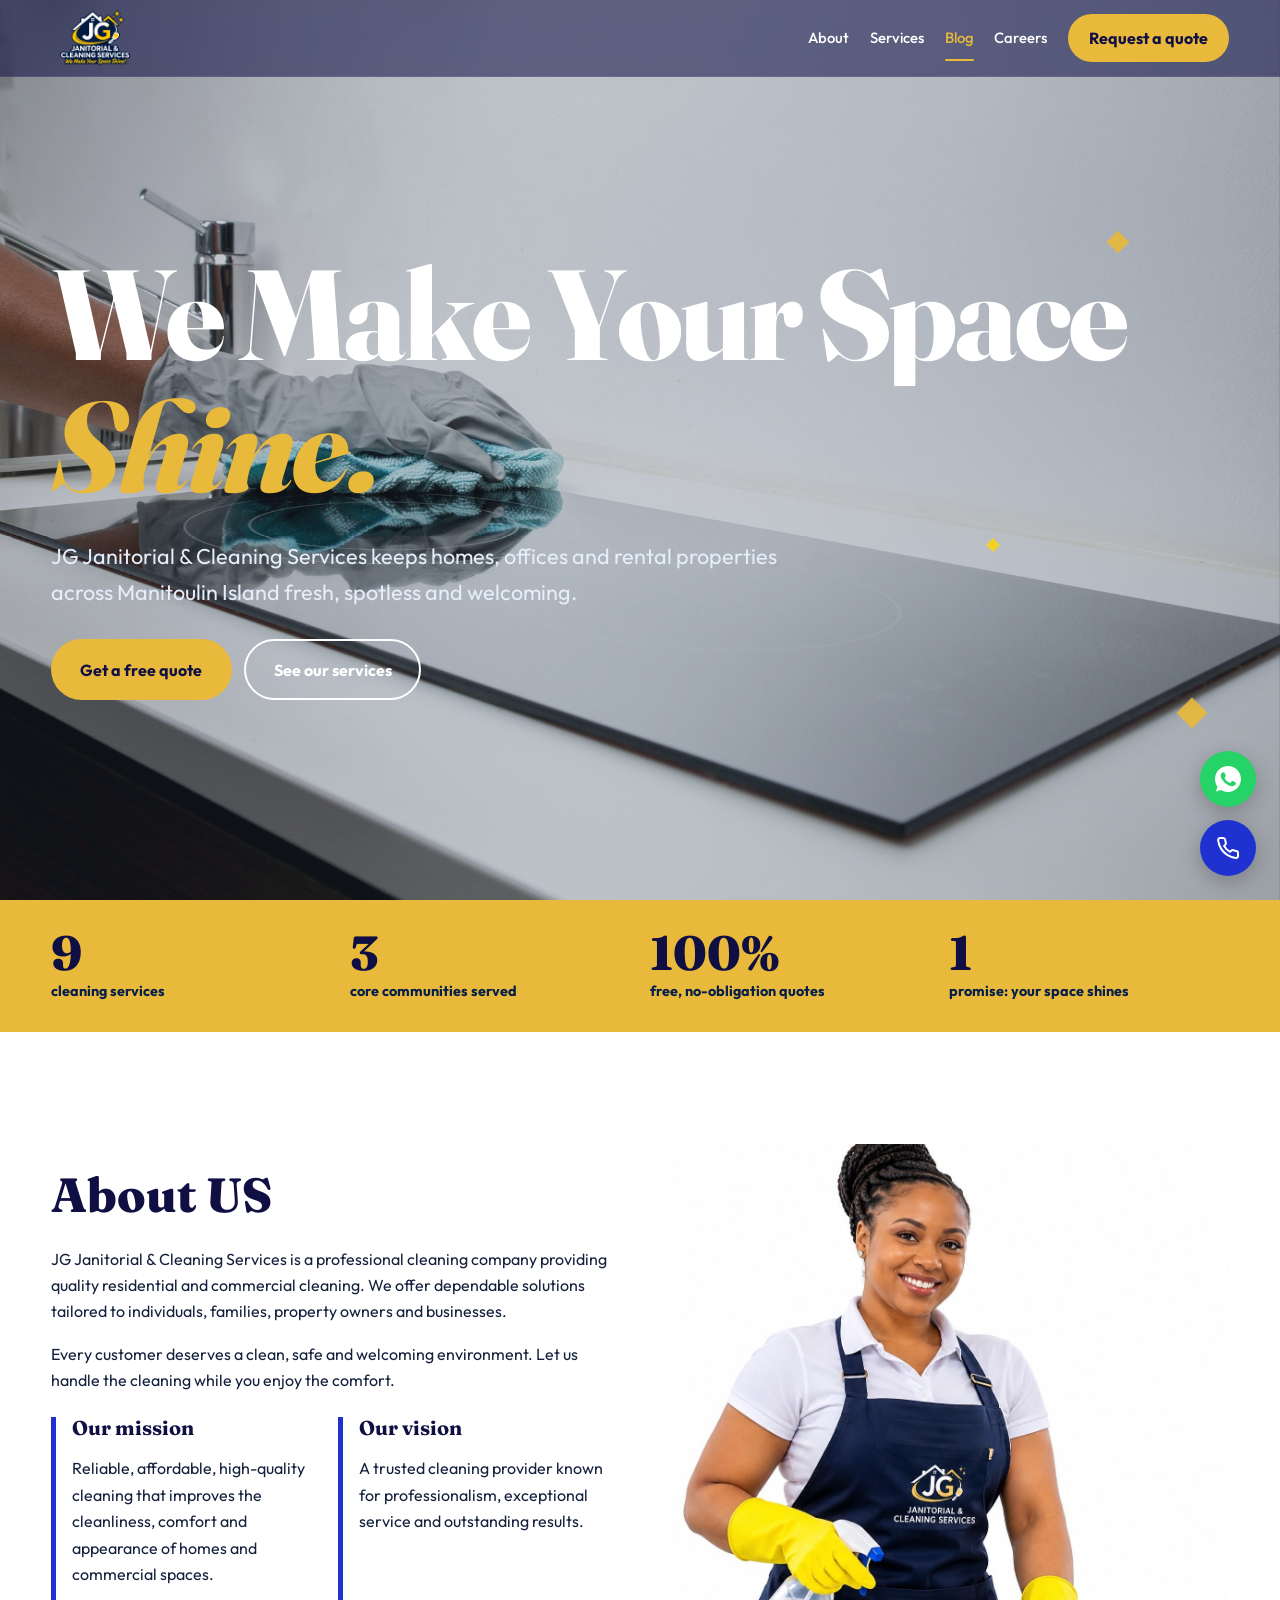
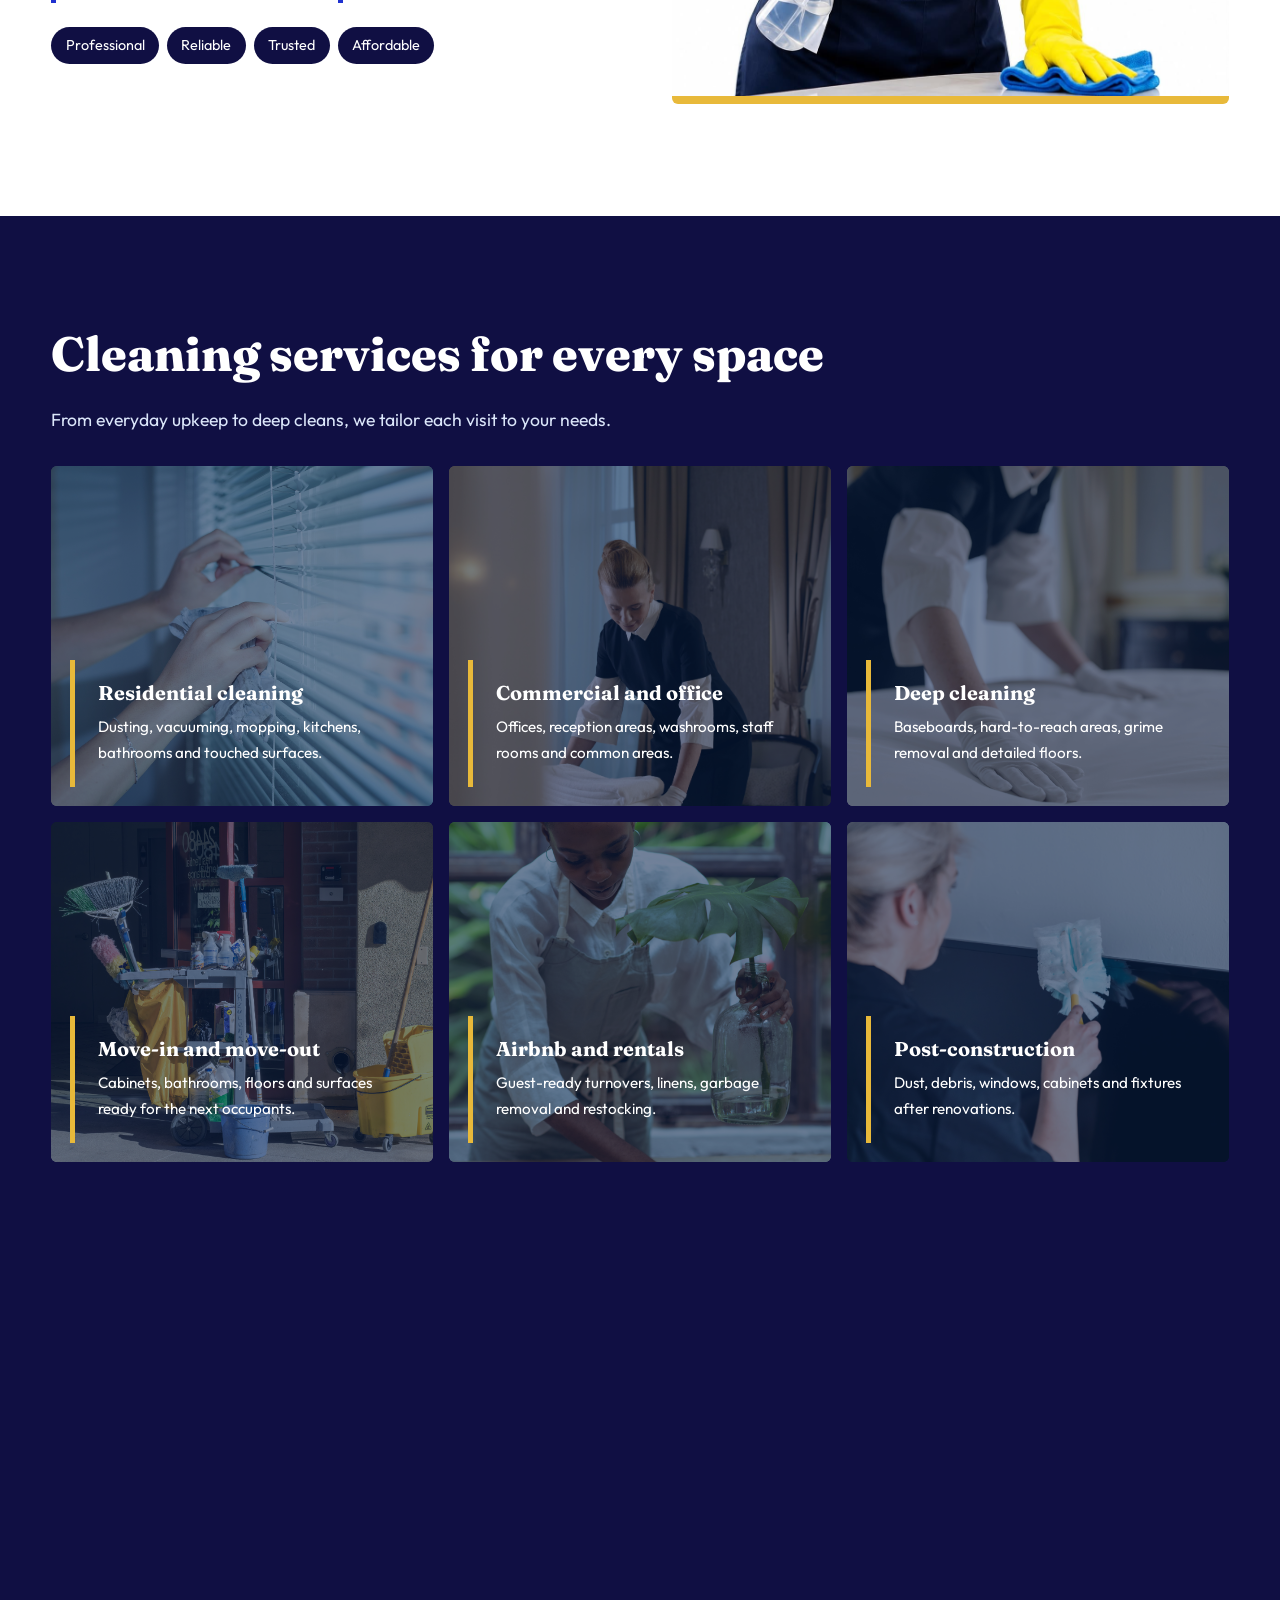
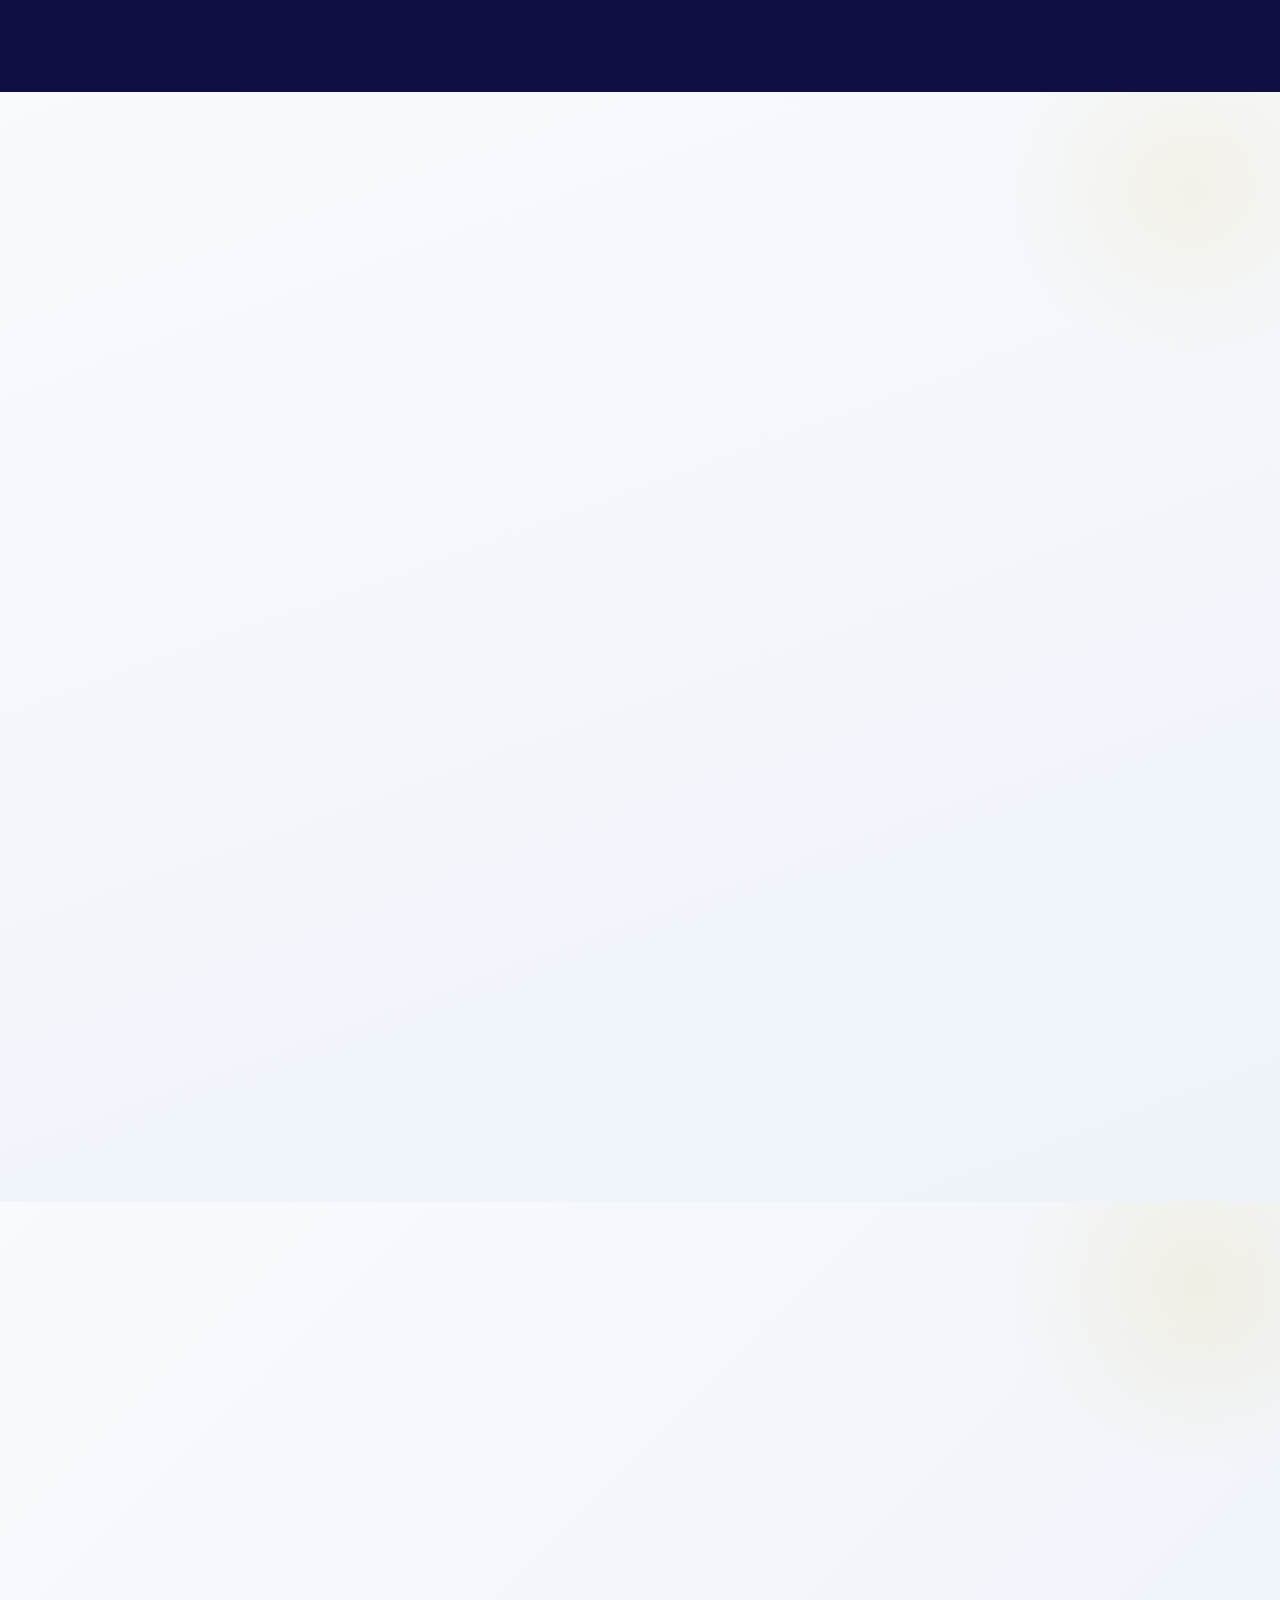
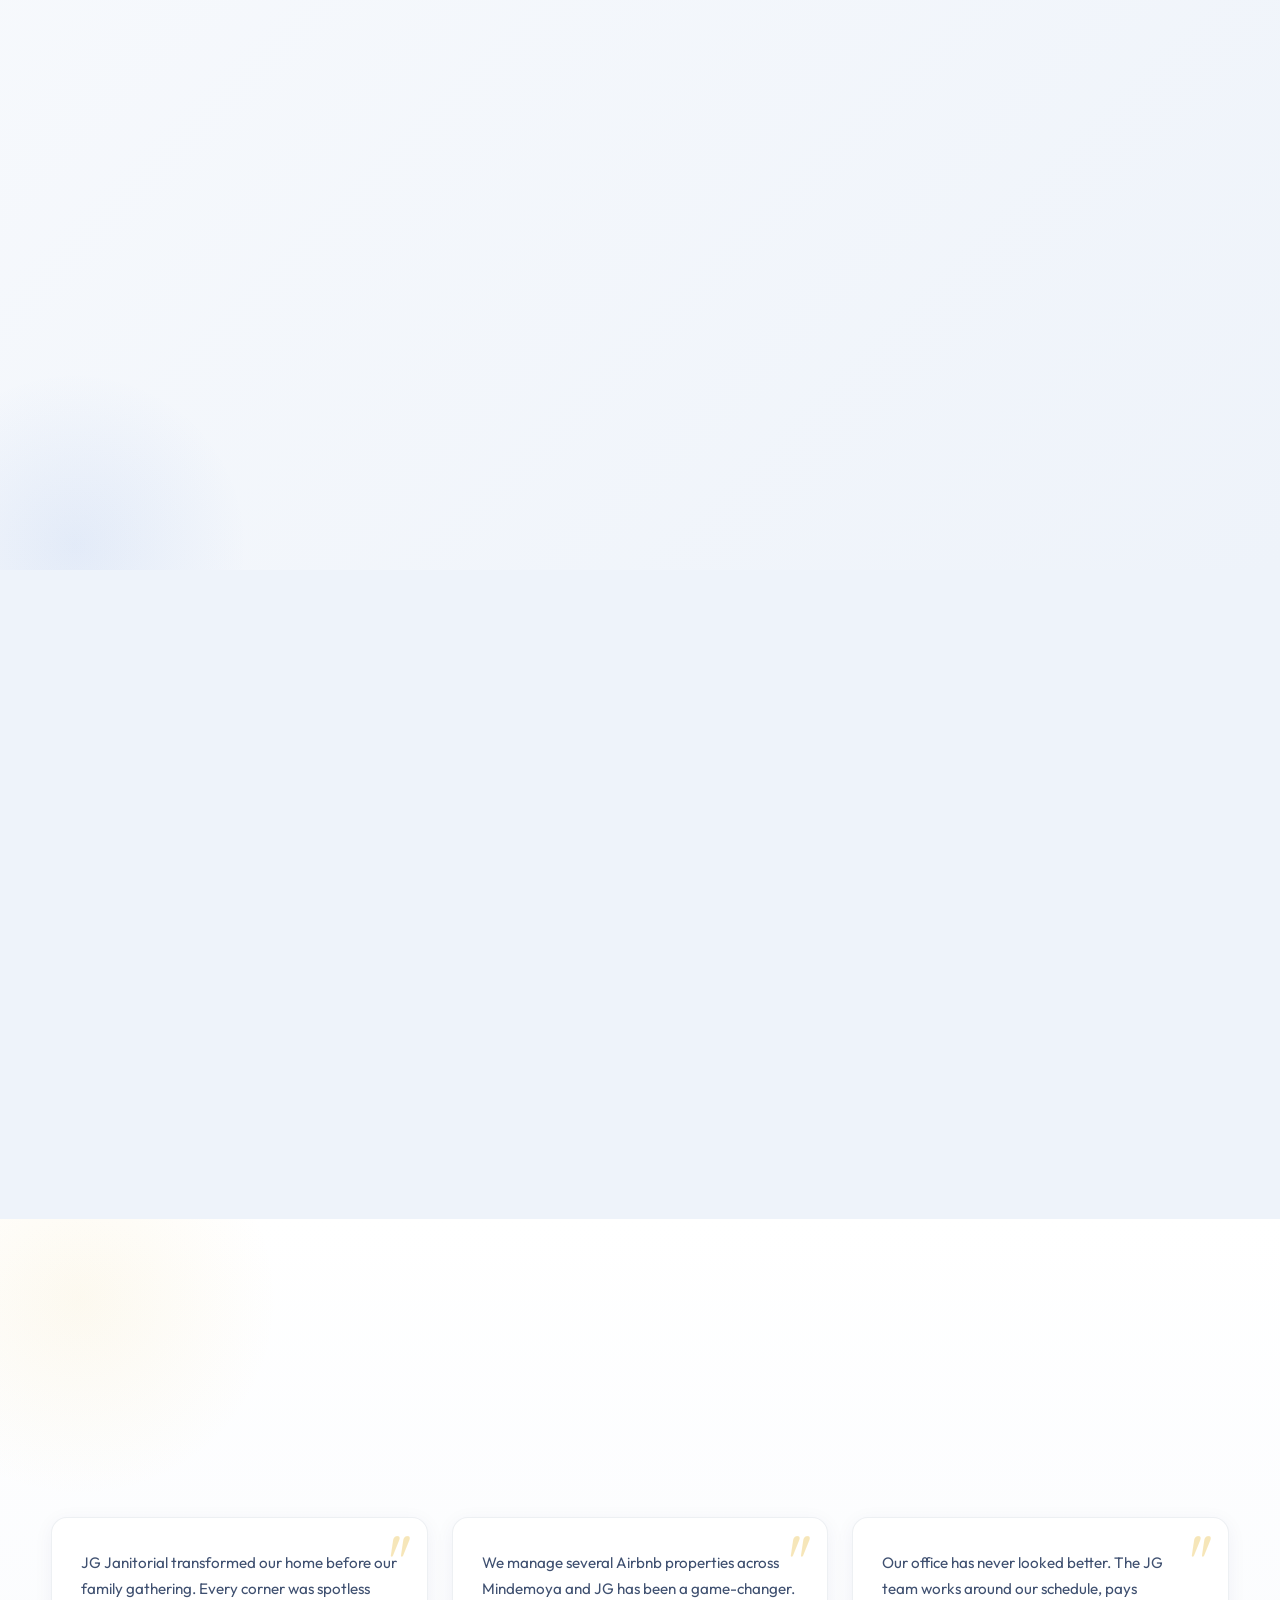
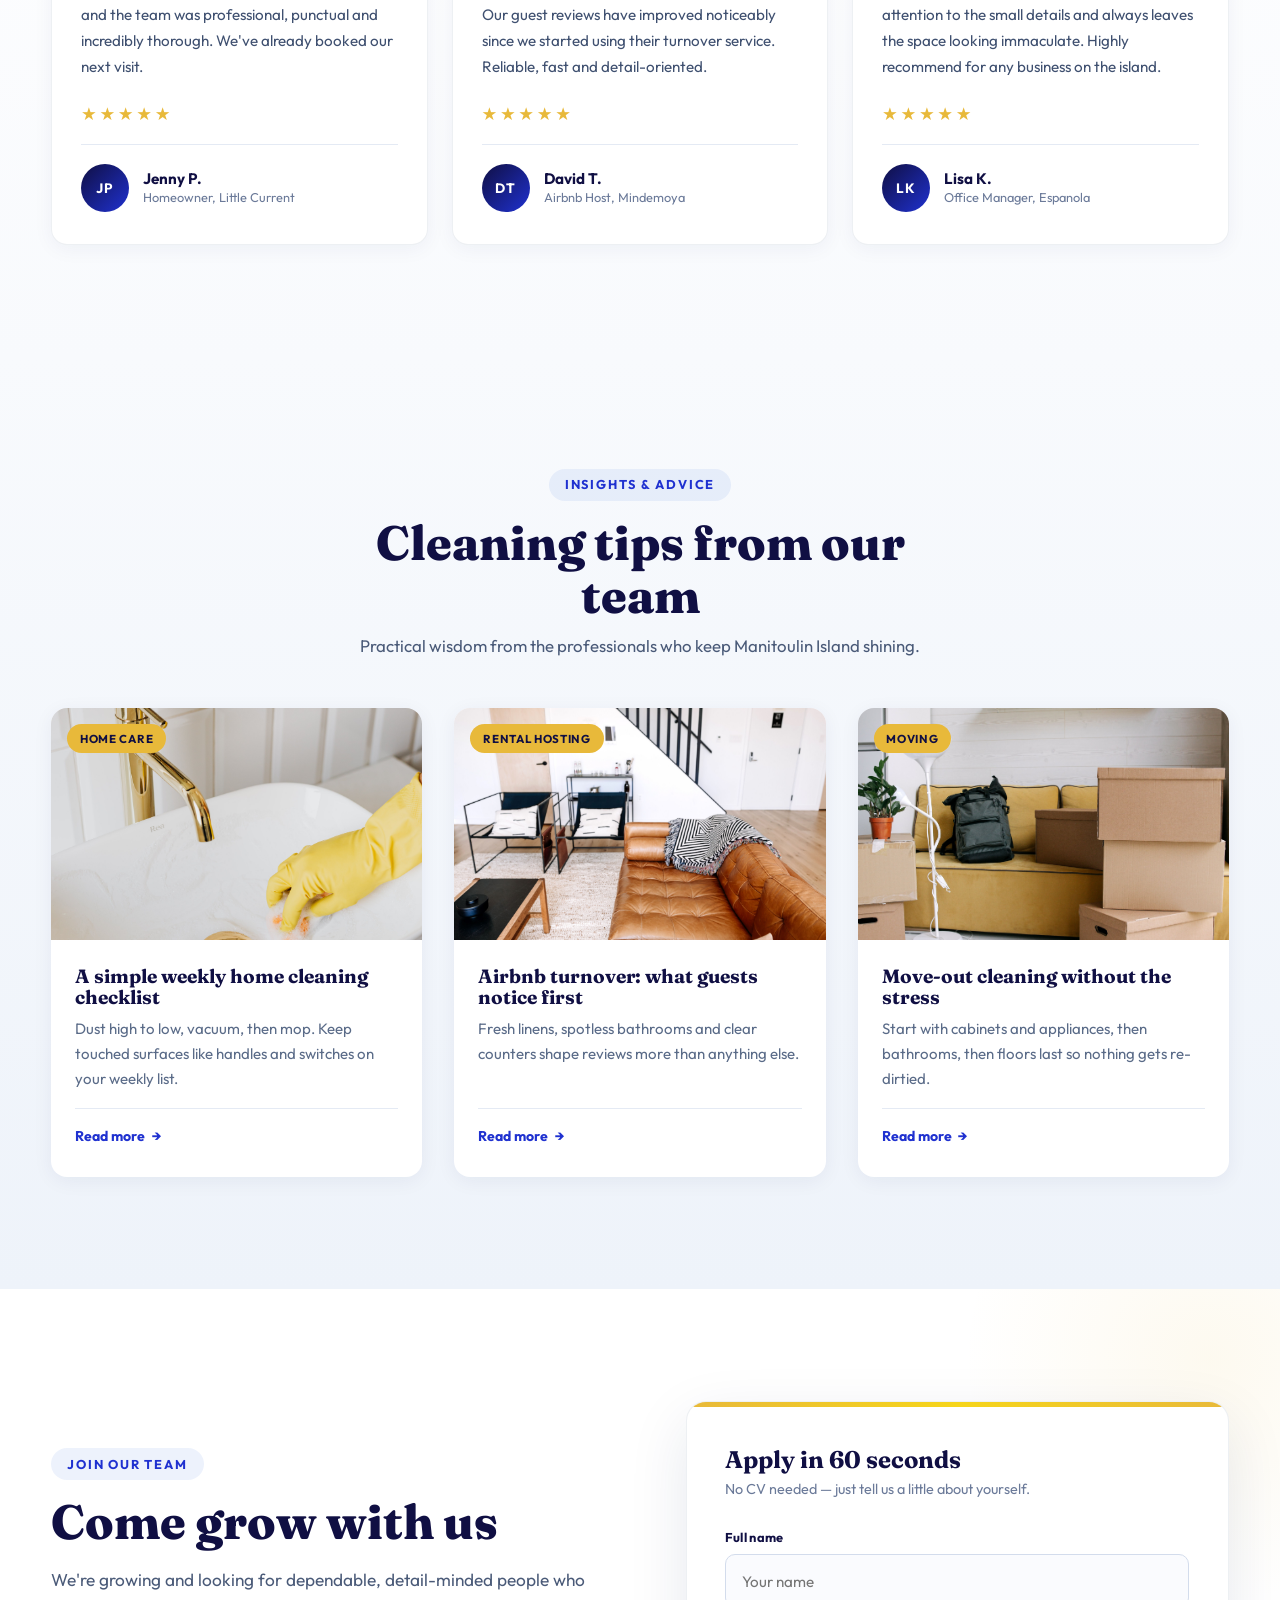
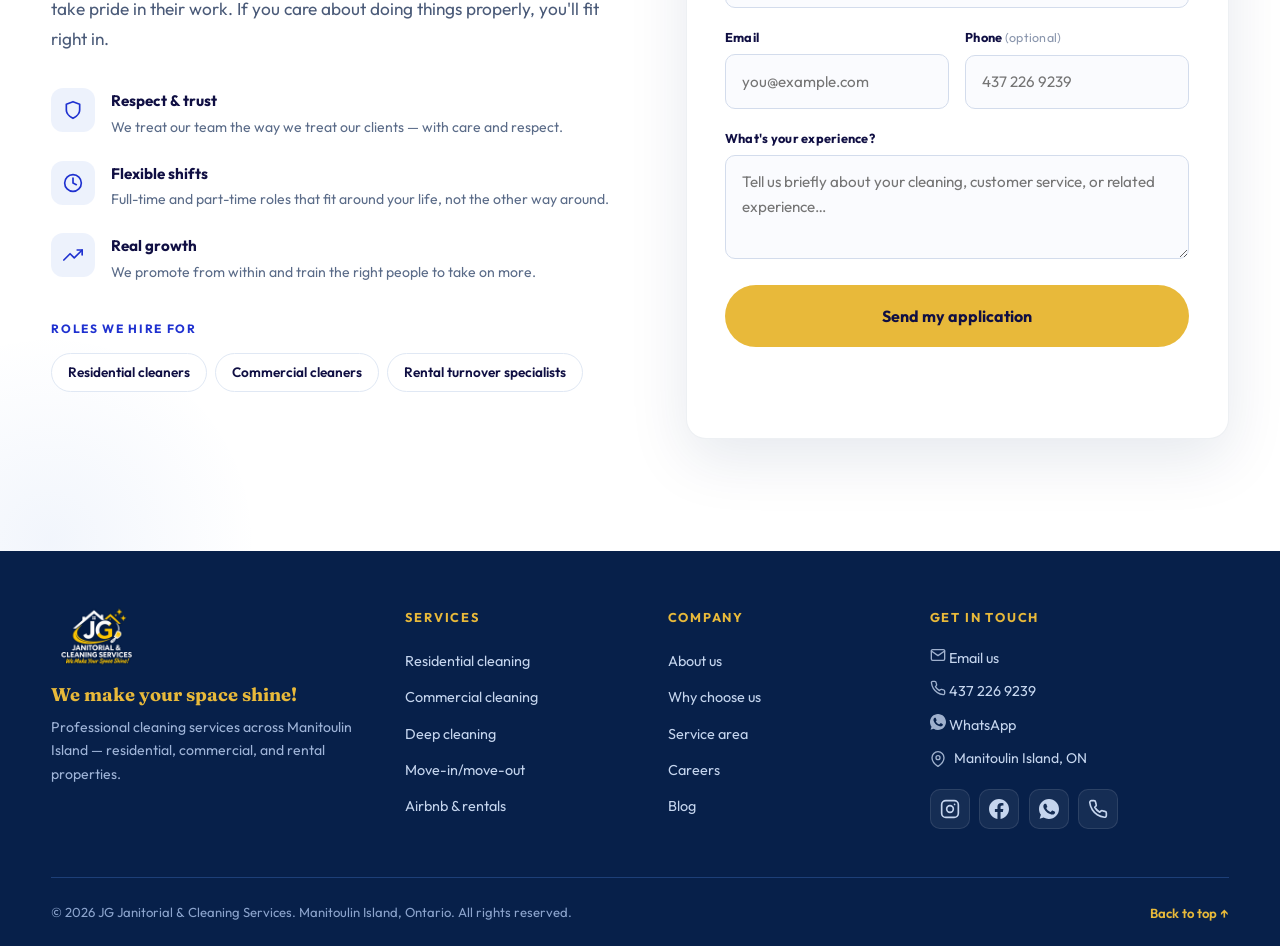
==== commit 53c3d3d9: "formspree spam fixed" ====
--- a/index.html
+++ b/index.html
@@ -179,7 +179,7 @@
           <label>Preferred date<input type="date" name="date"></label>
         </div>
         <label>Extra details<textarea name="message" rows="3" placeholder="Anything else we should know?"></textarea></label>
-        <!-- <input type="text" name="_gotcha" class="hp" tabindex="-1" autocomplete="off"> -->
+        <input type="text" name="_gotcha" class="hp" tabindex="-1" autocomplete="off">
         <button class="btn gold" type="submit">Send my request</button><p class="status" role="status"></p>
       </form>
     </div>
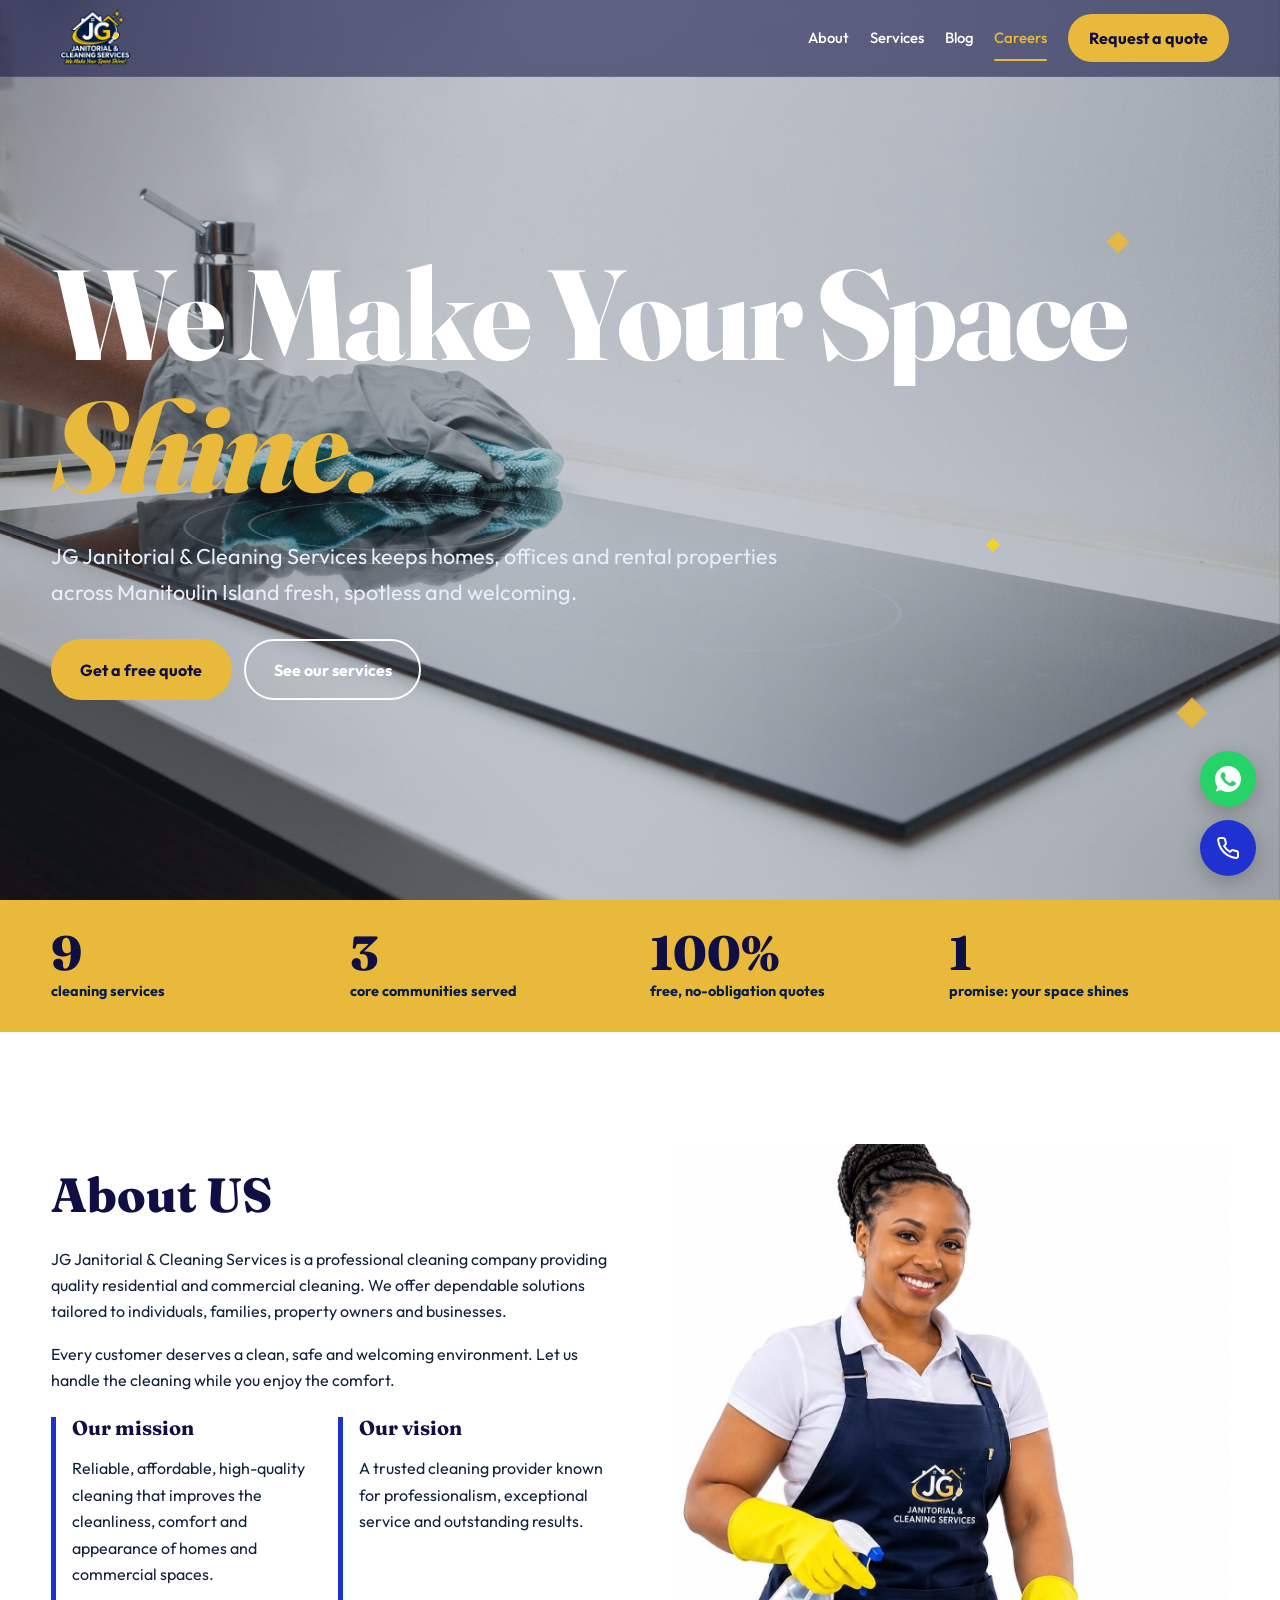
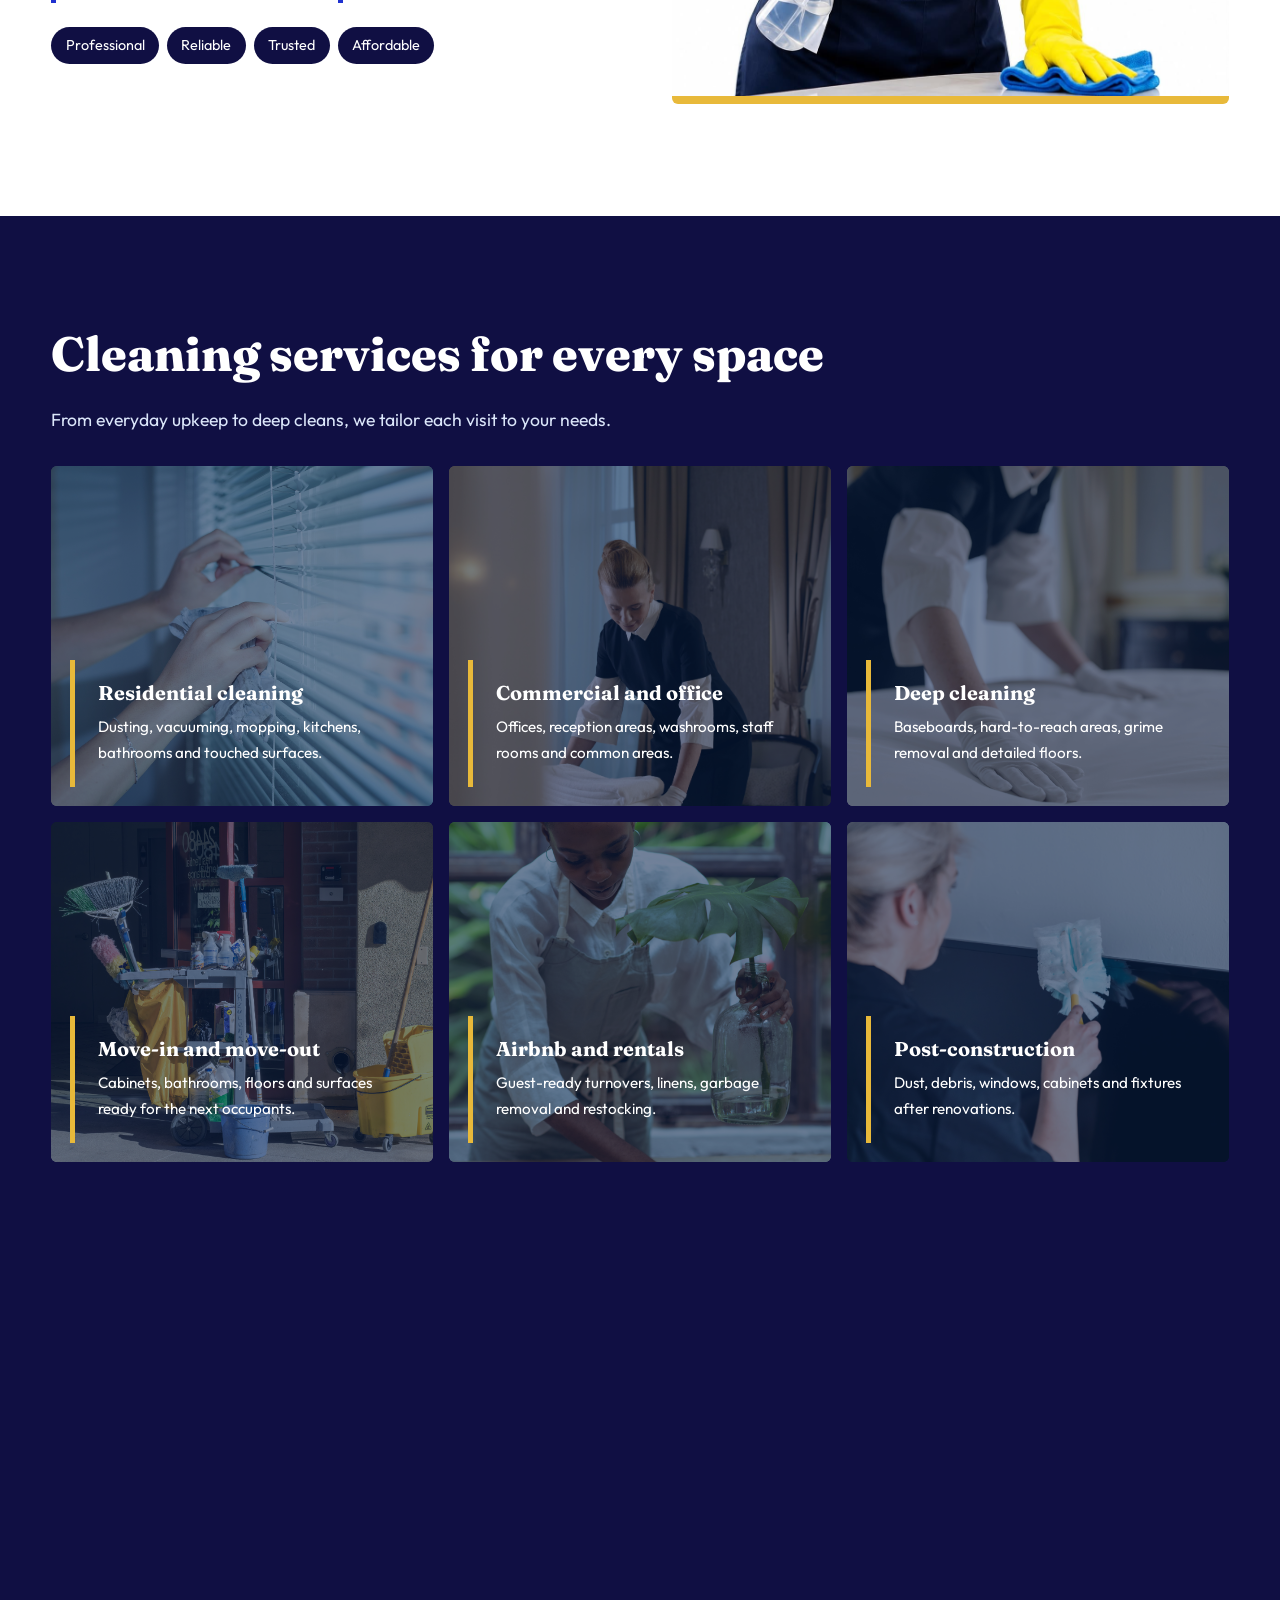
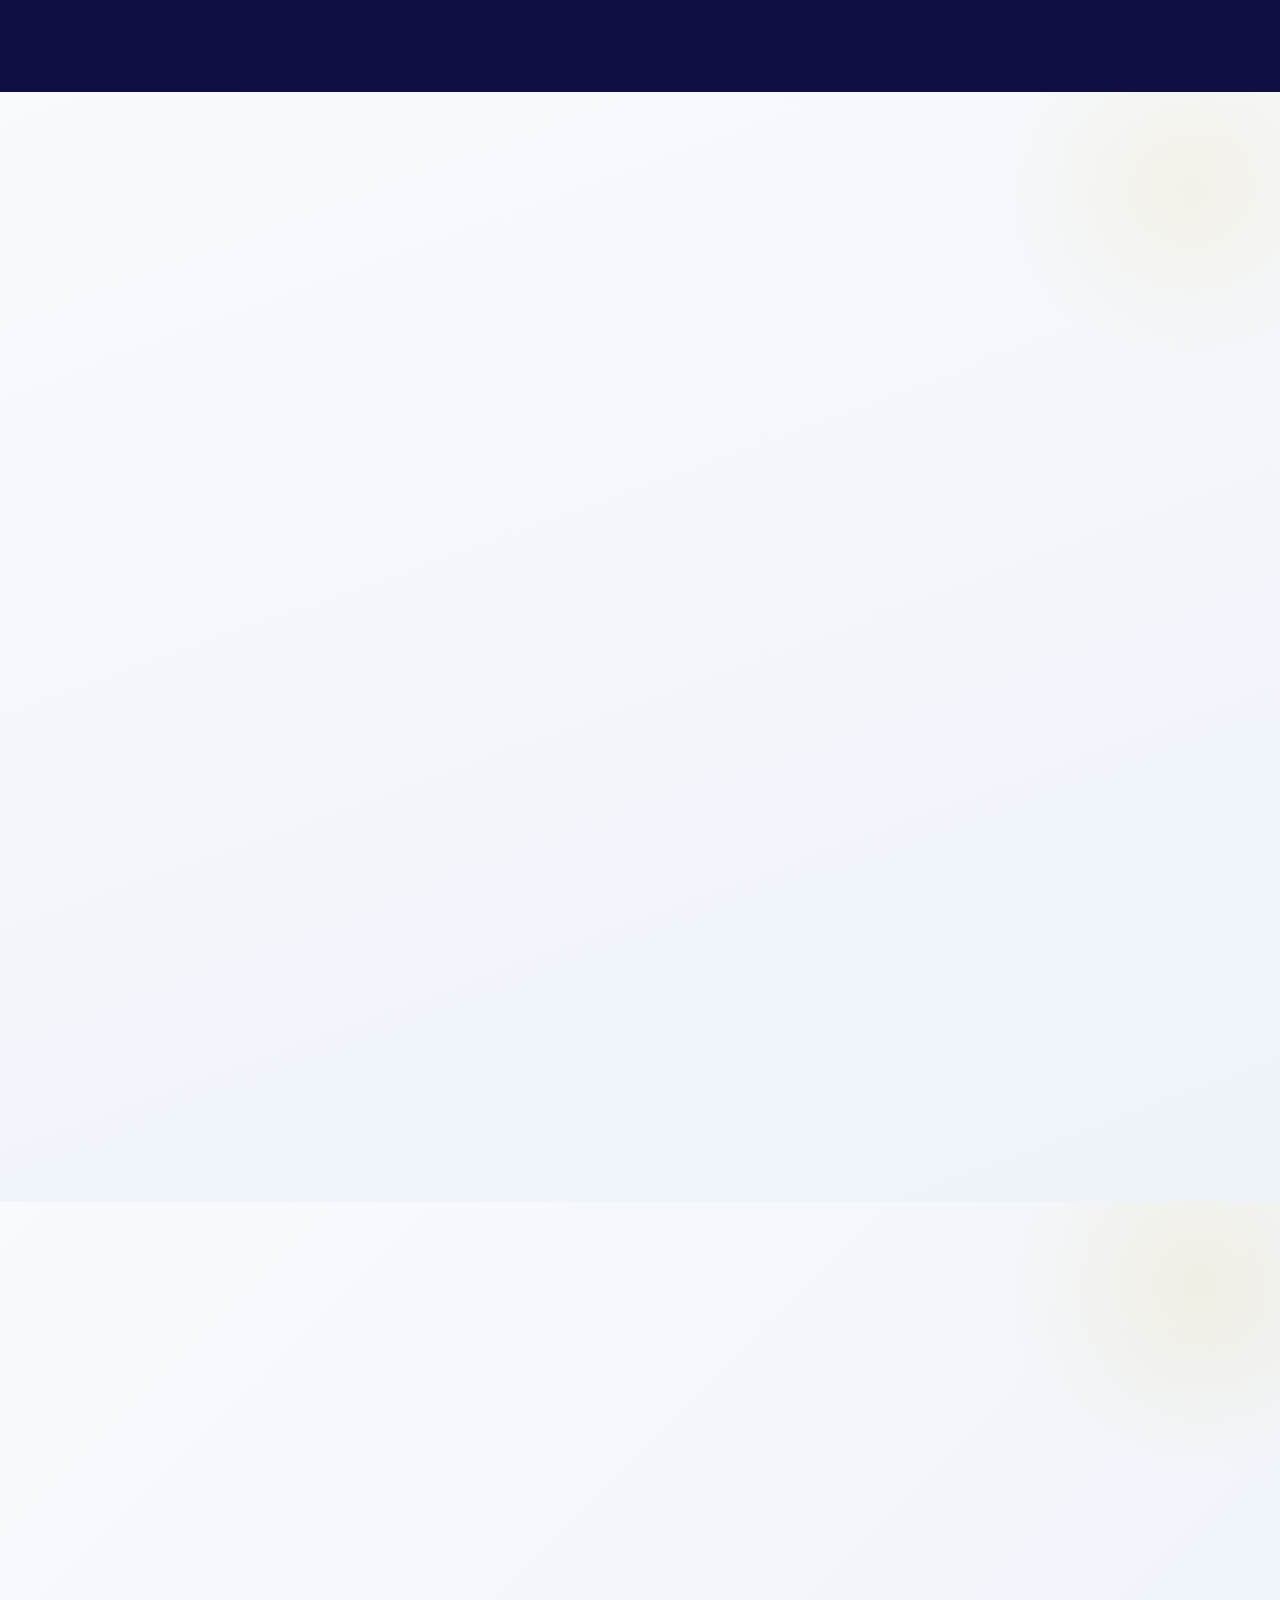
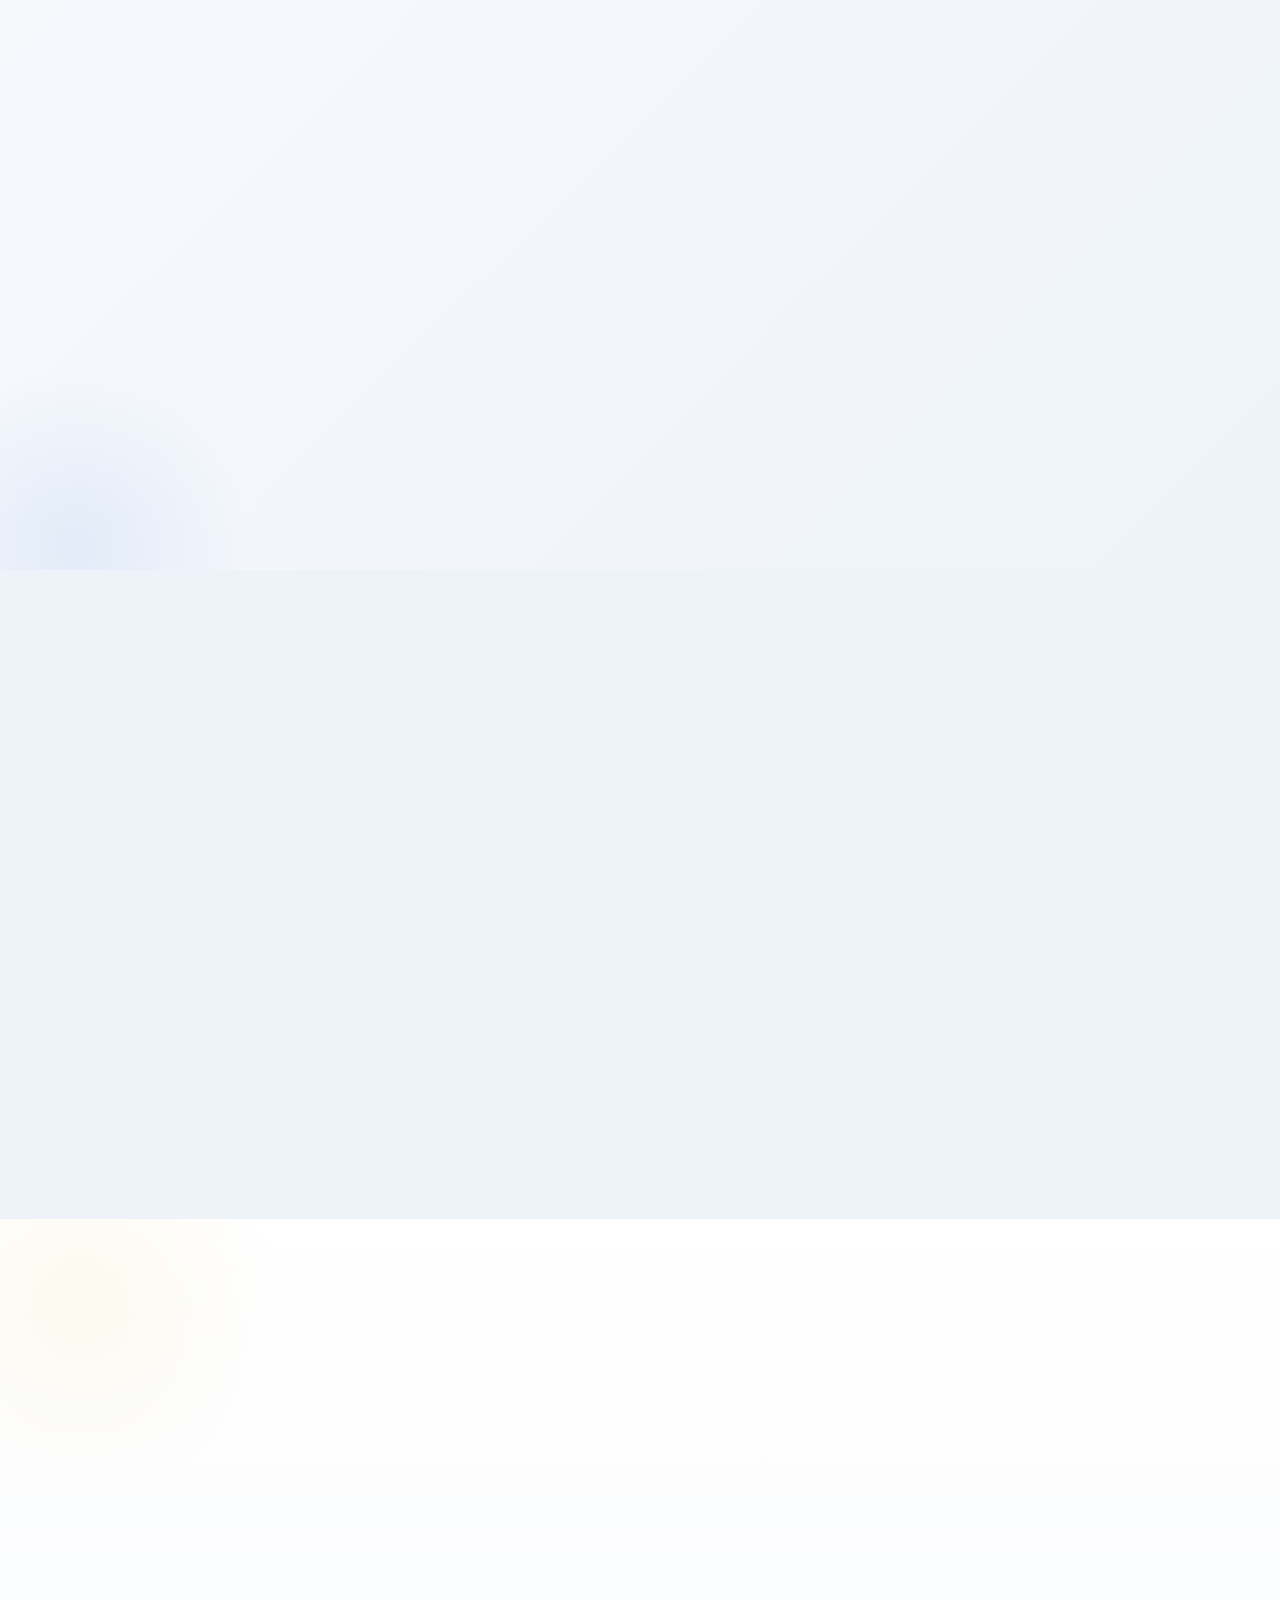
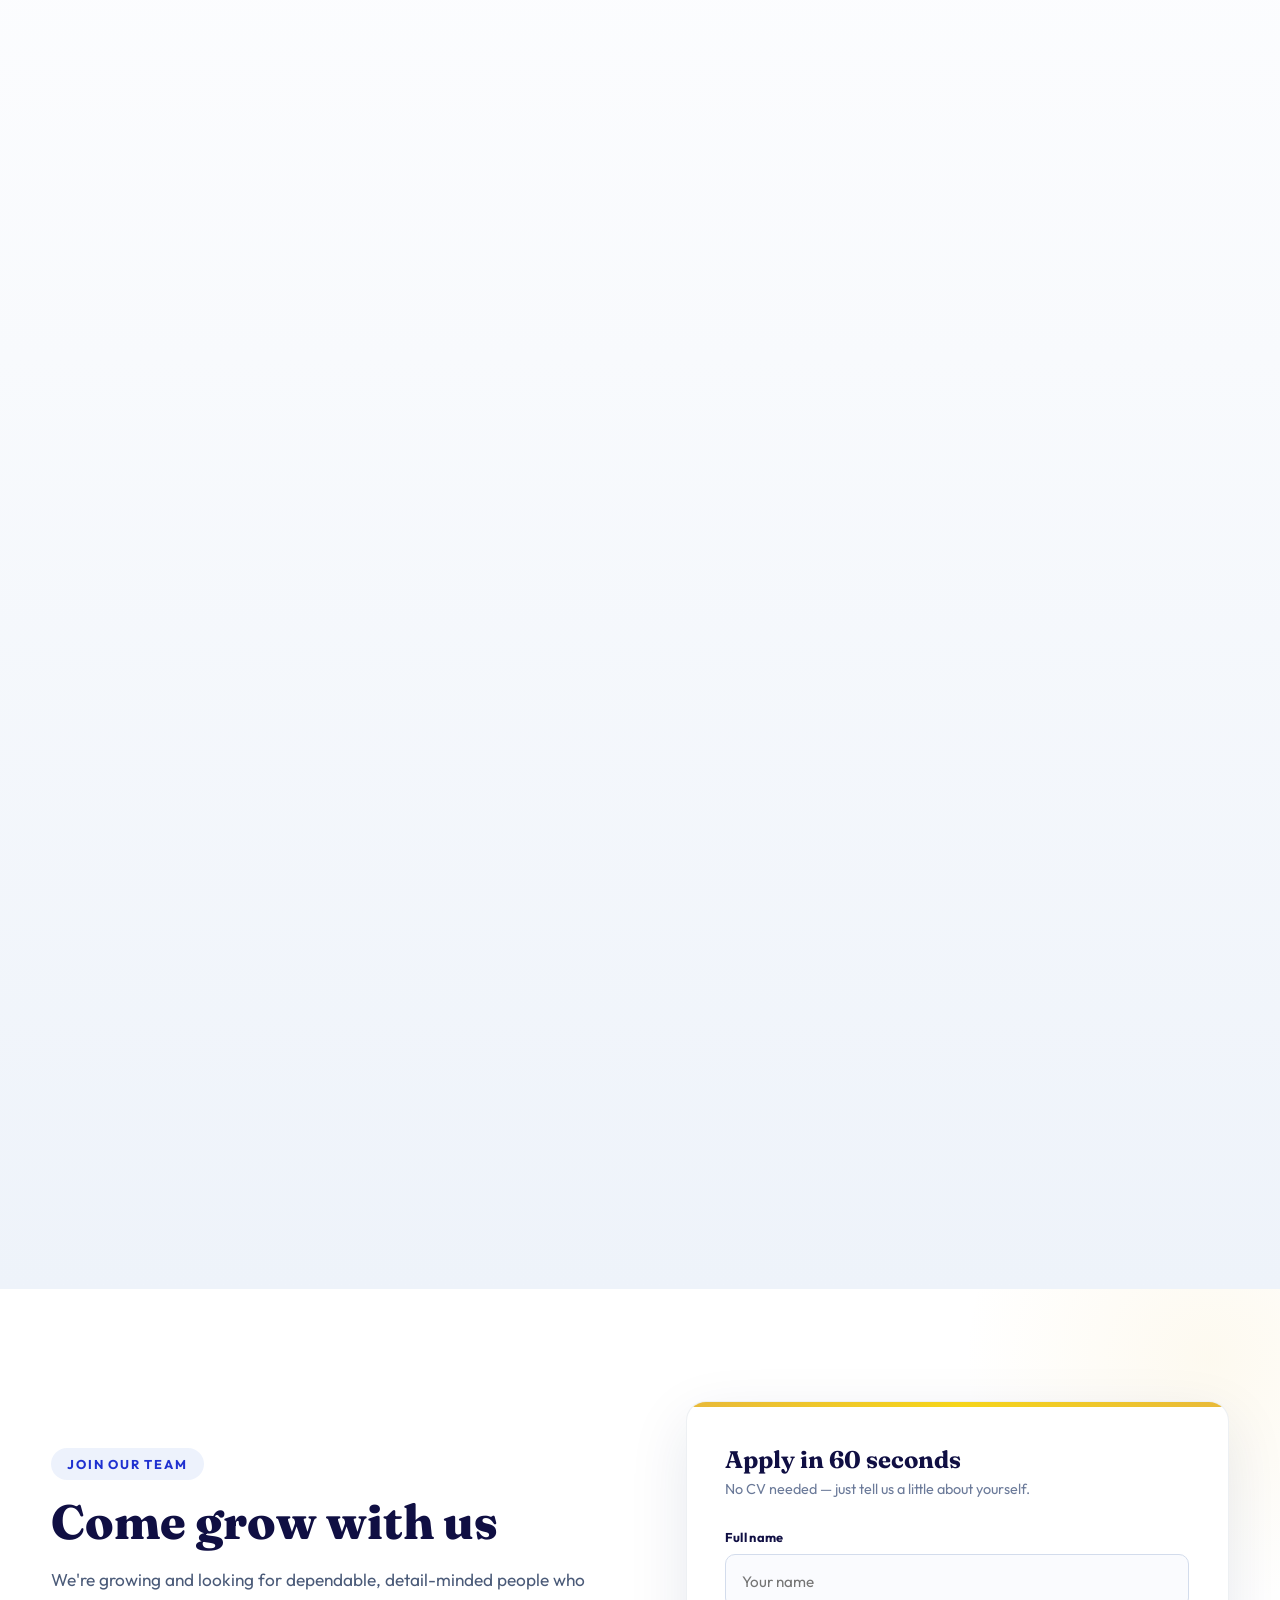
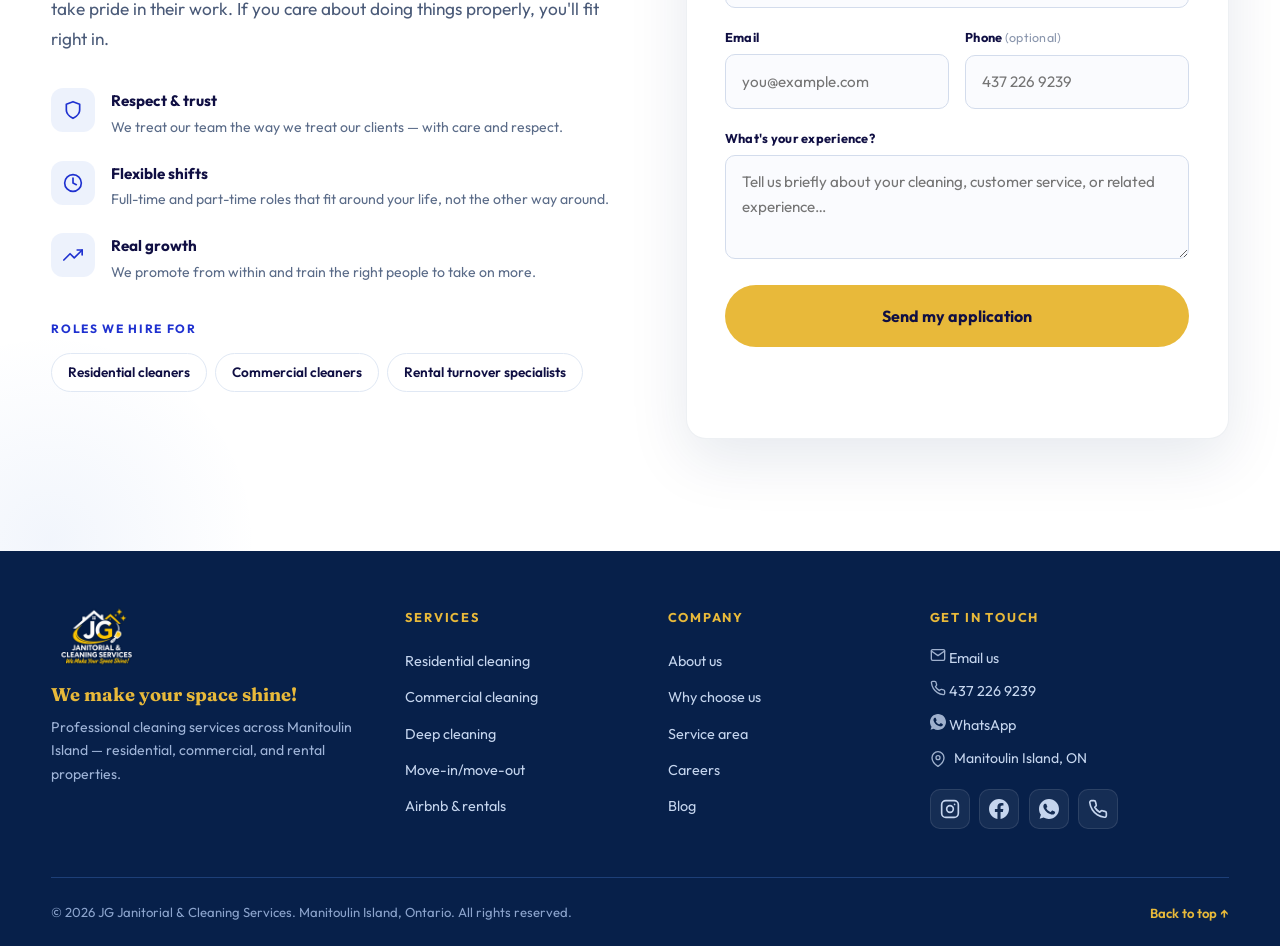
==== commit 7b08e72b: "career form" ====
--- a/index.html
+++ b/index.html
@@ -389,7 +389,7 @@
       </div>
 
       <div class="careers-form-wrap rv">
-        <form class="careers-form" action="https://formspree.io/f/YOUR_CAREERS_FORM_ID" method="POST" data-form>
+        <form class="careers-form" action="https://formspree.io/f/xdeevzyl" method="POST" data-form>
           <input type="hidden" name="_subject" value="Career application - JG Janitorial">
           <div class="careers-form-head">
             <h3>Apply in 60 seconds</h3>
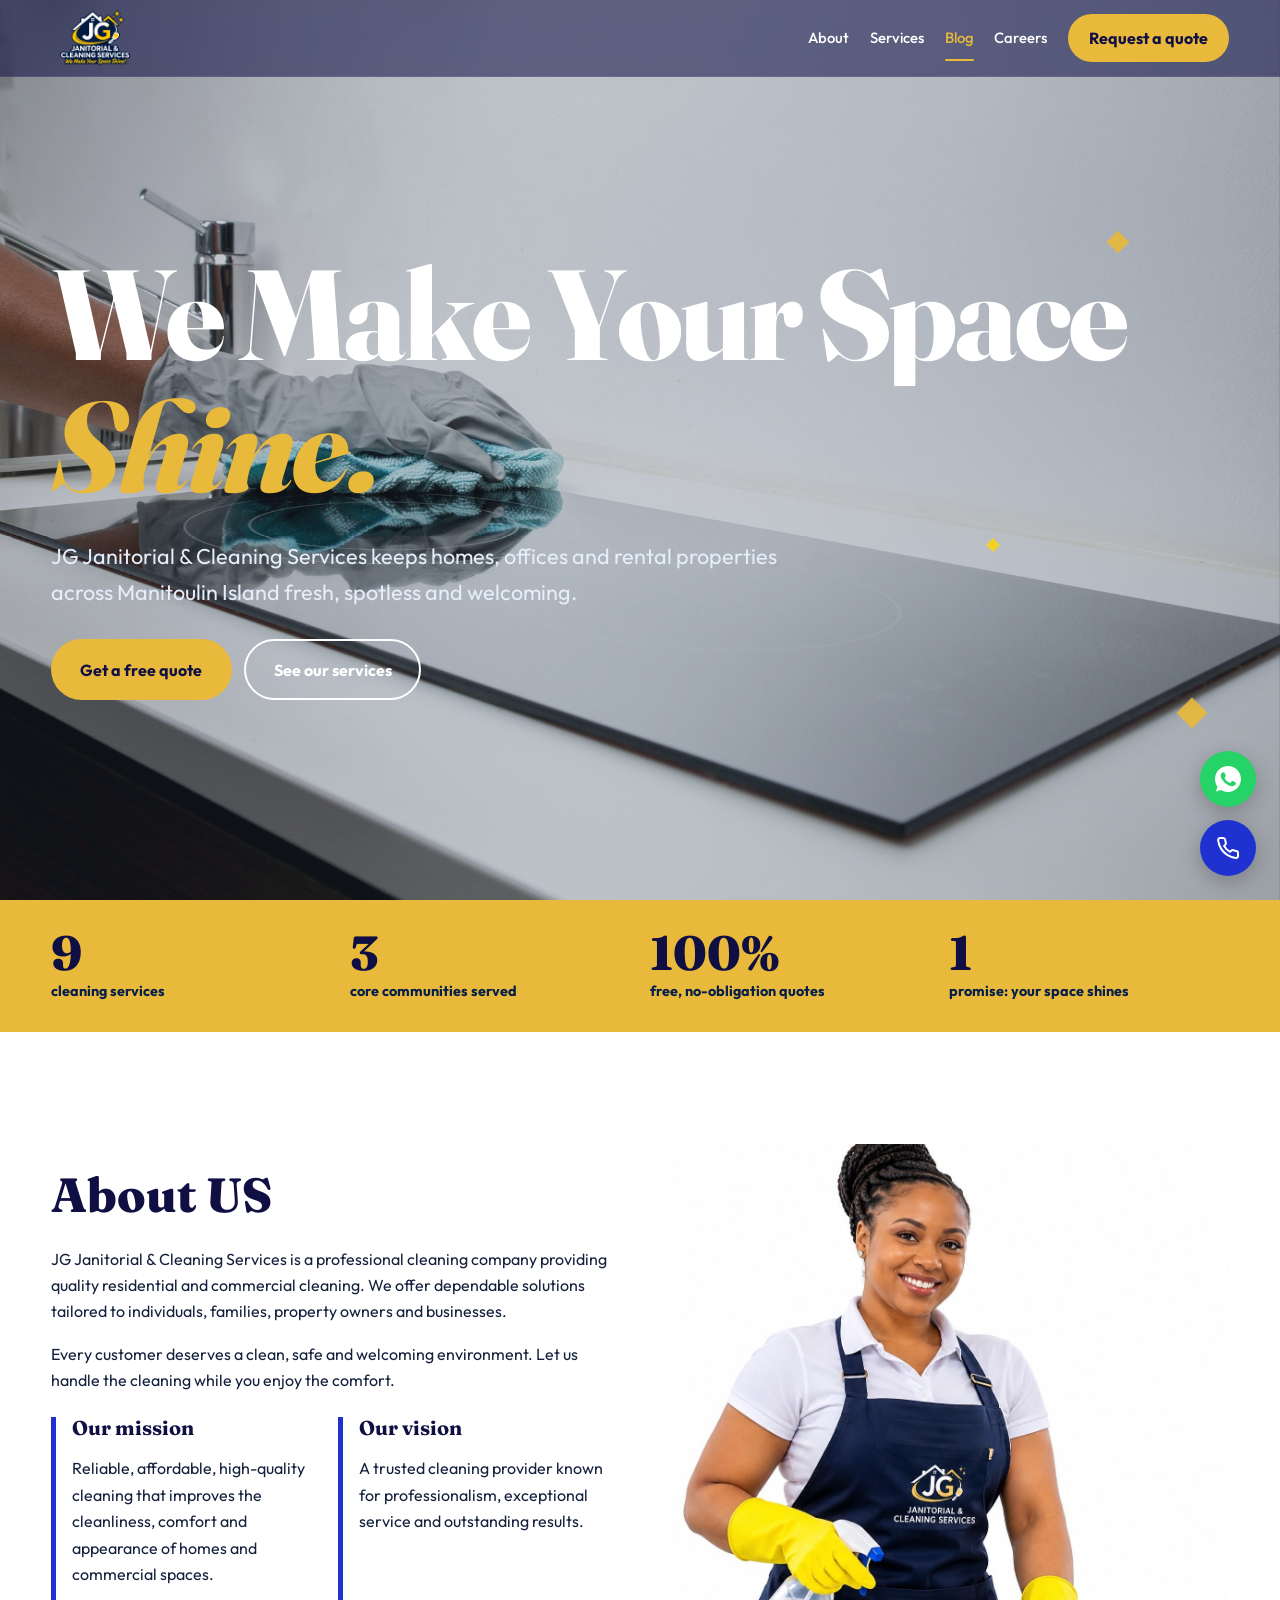
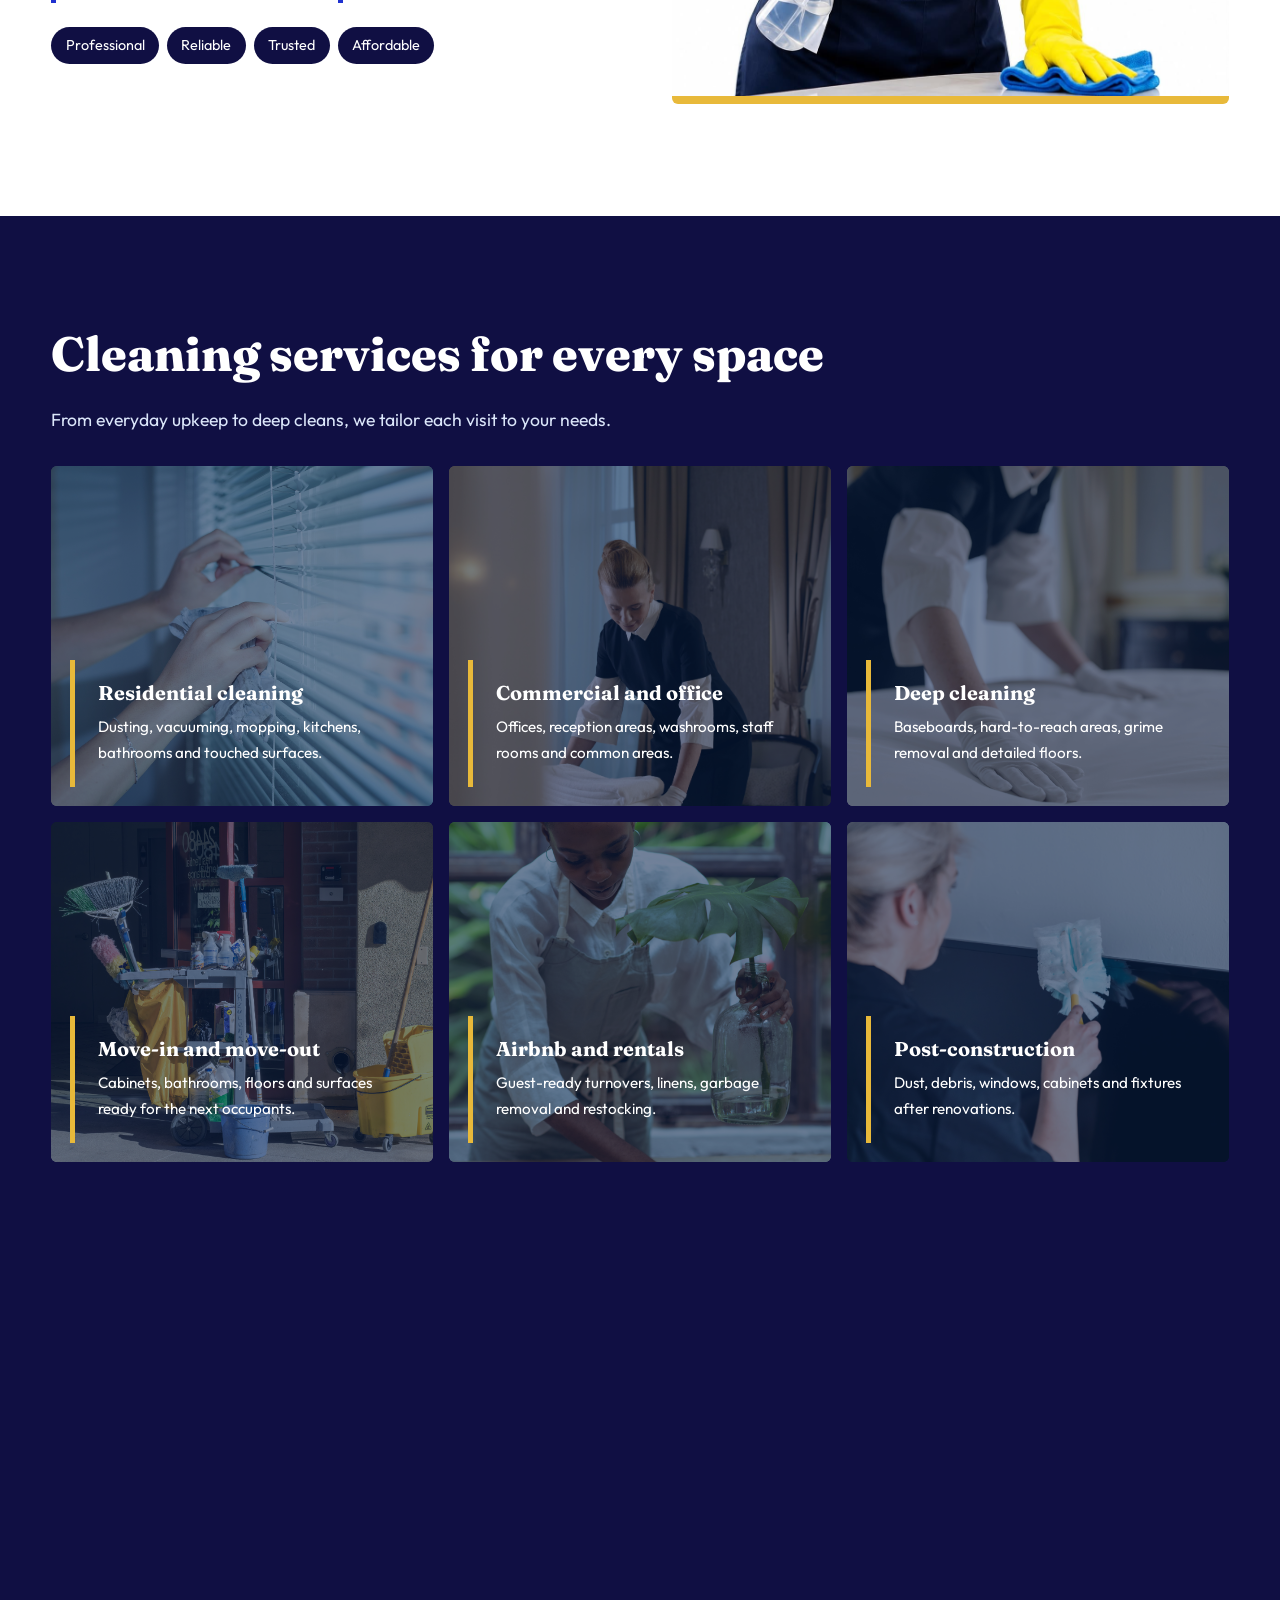
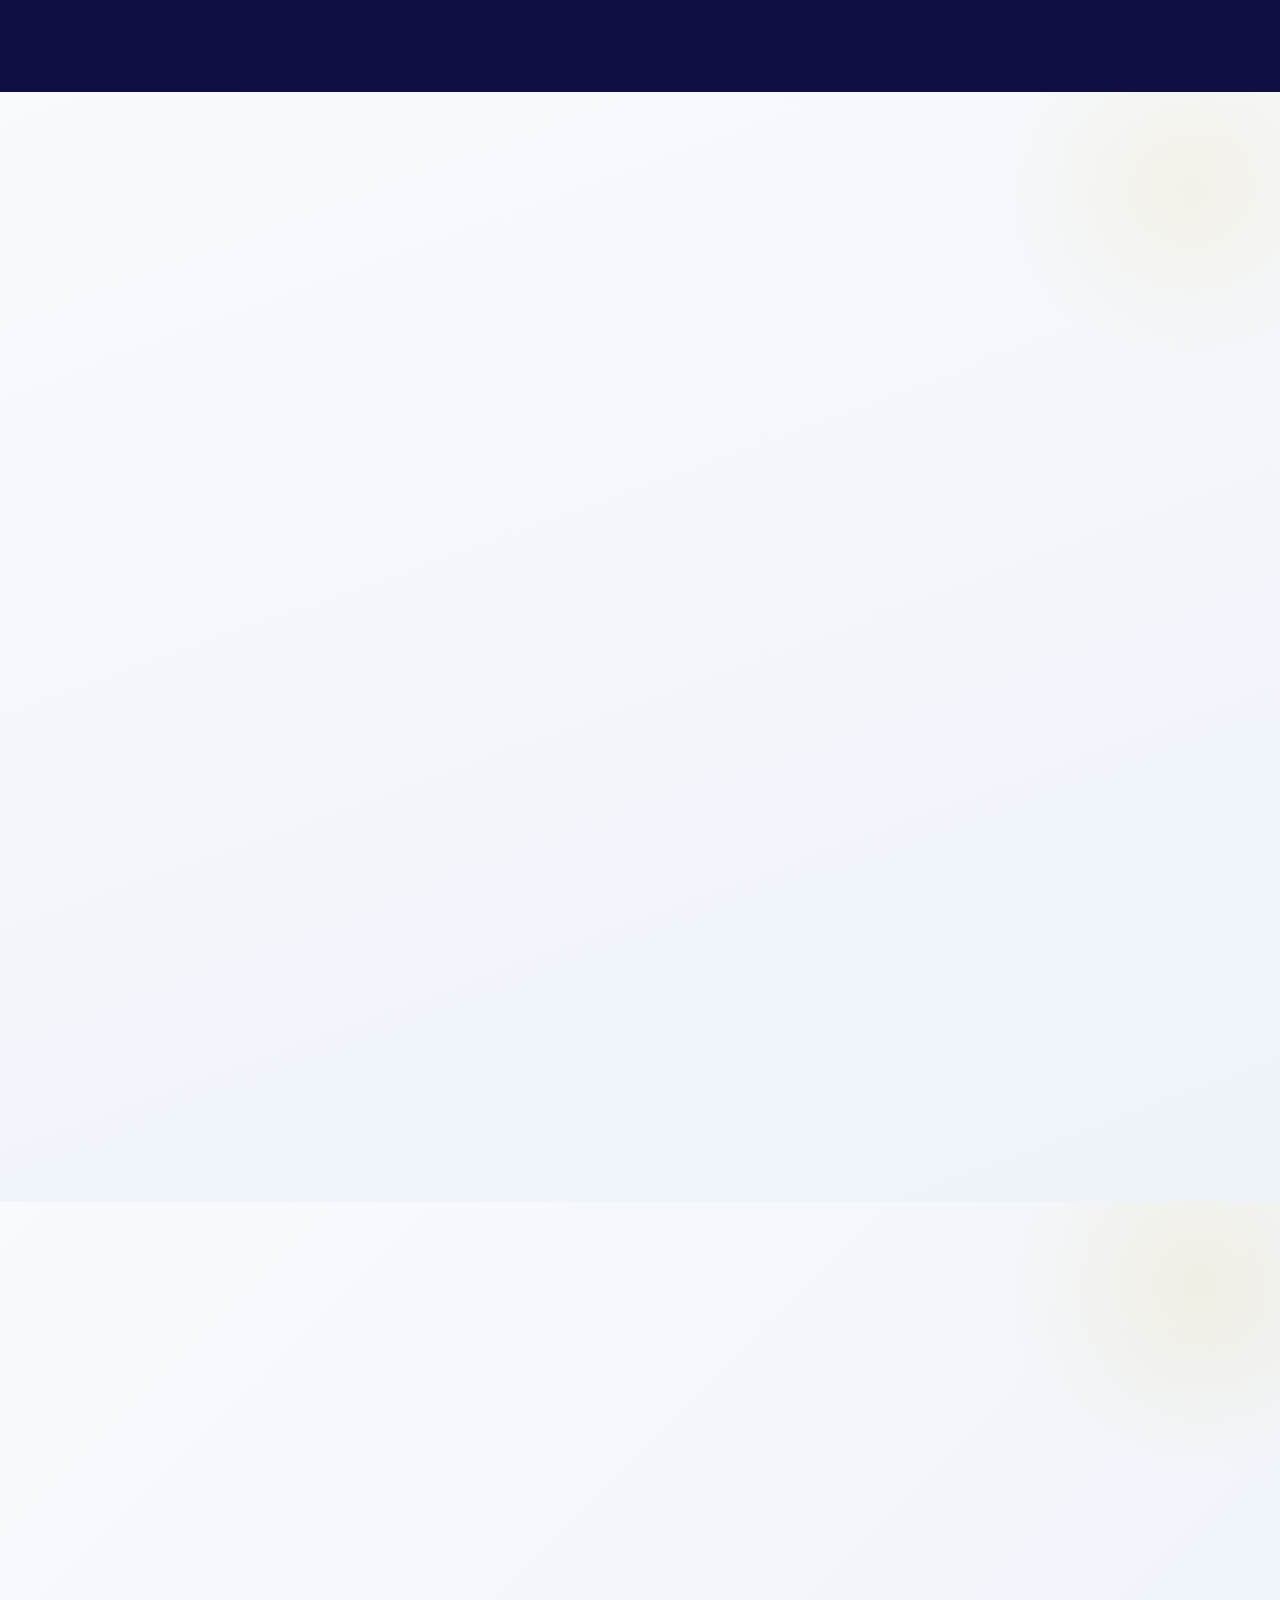
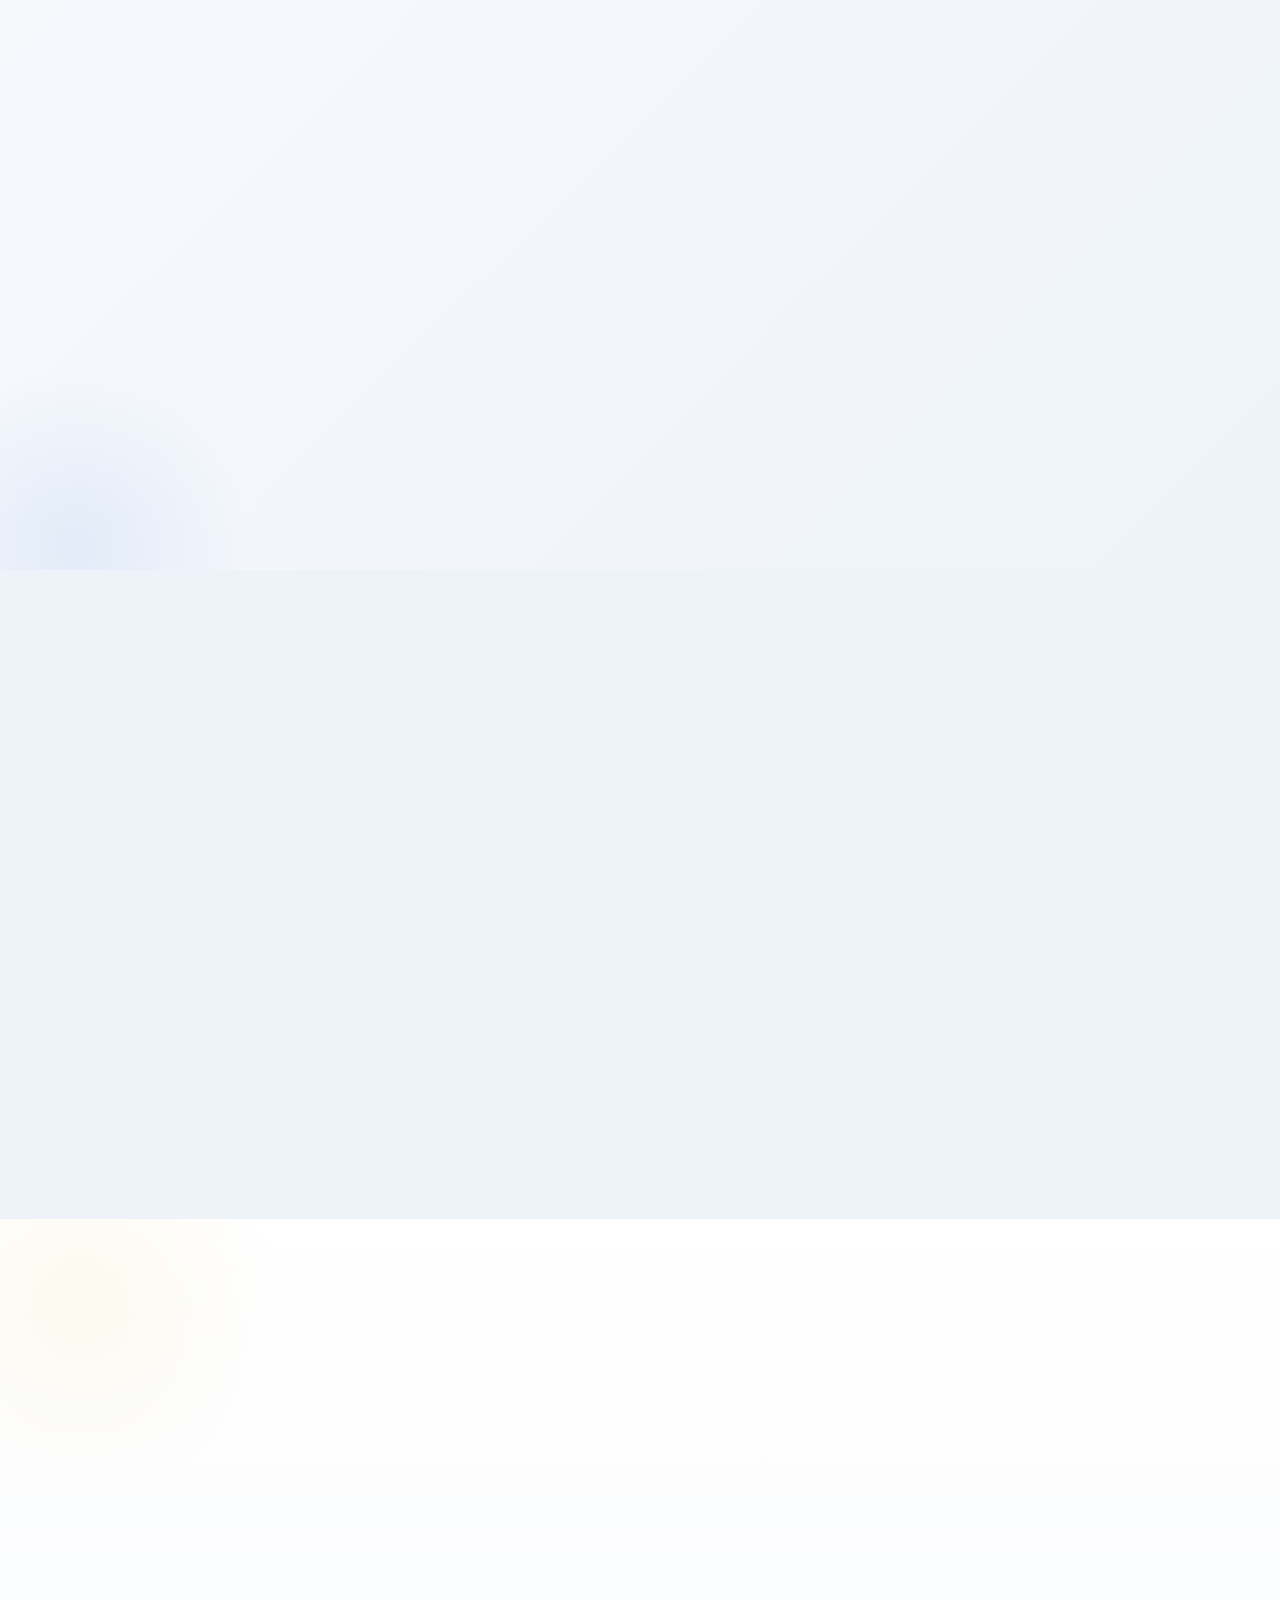
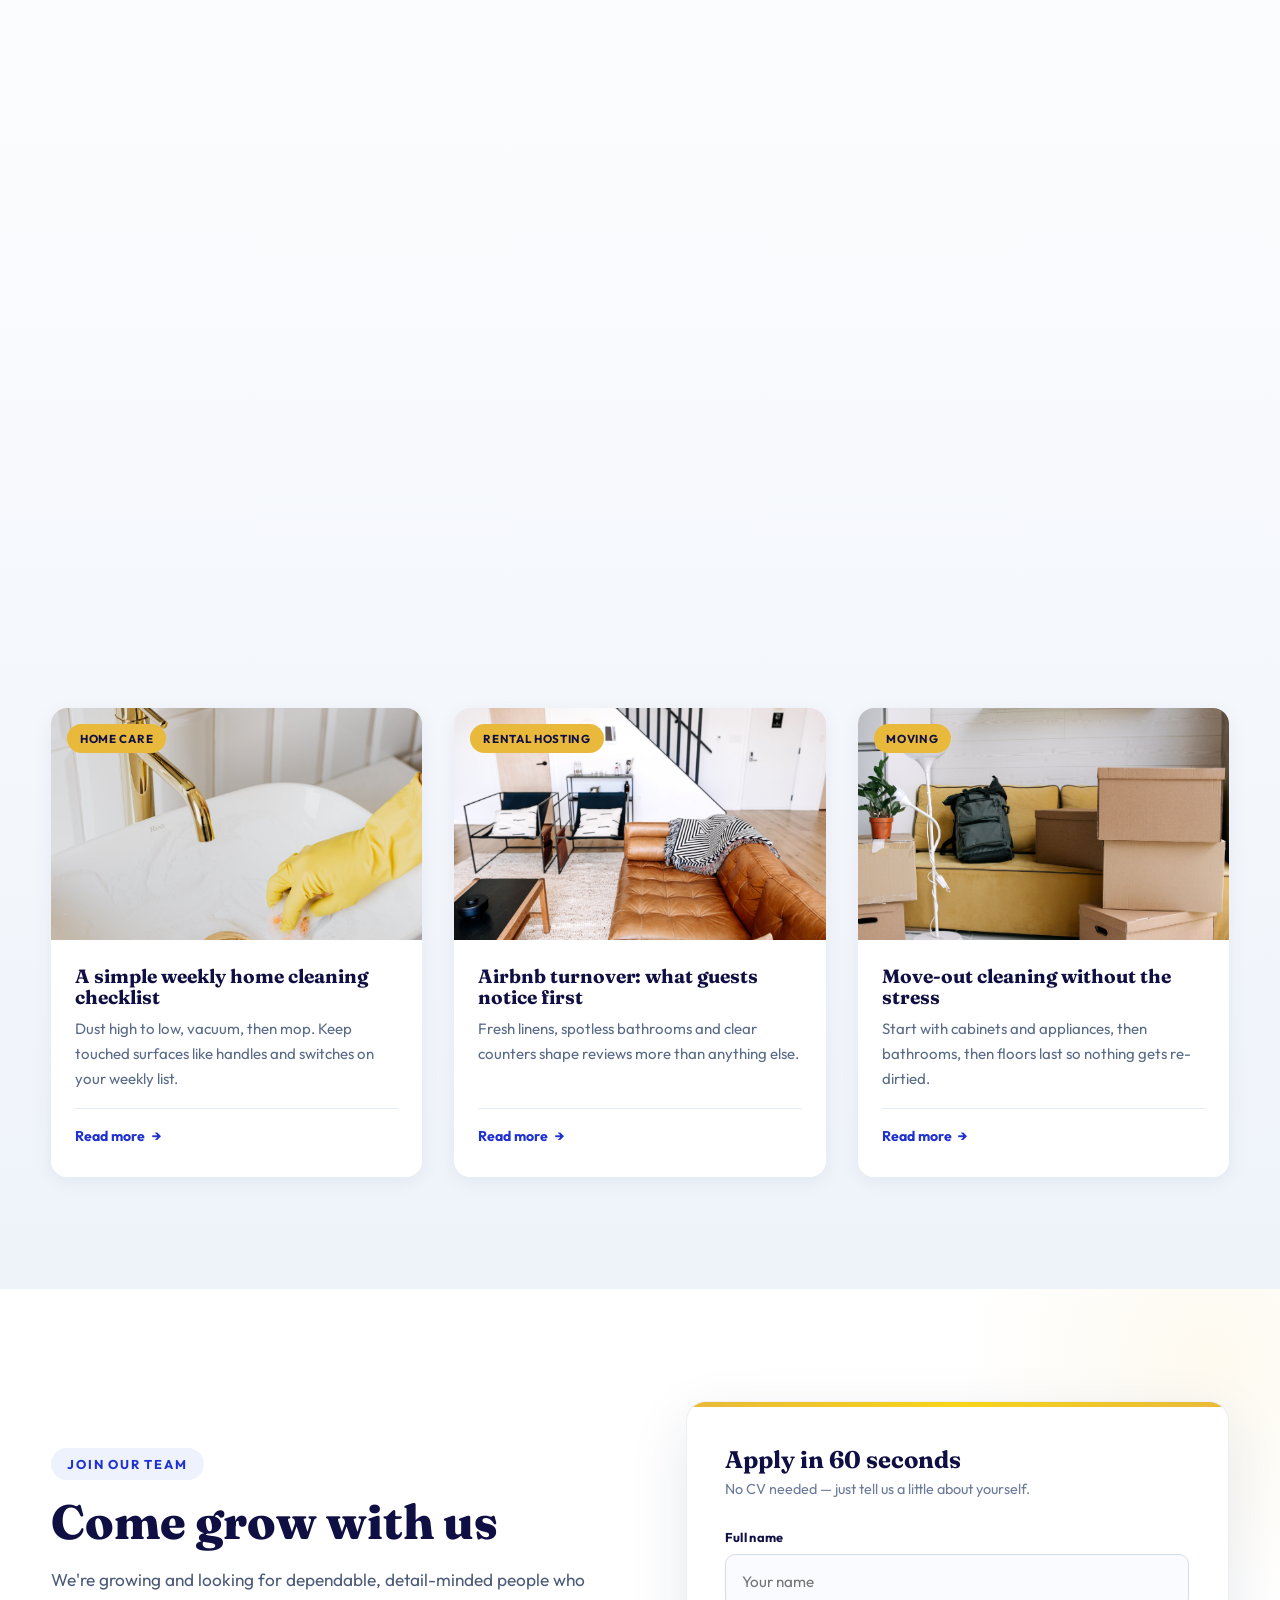
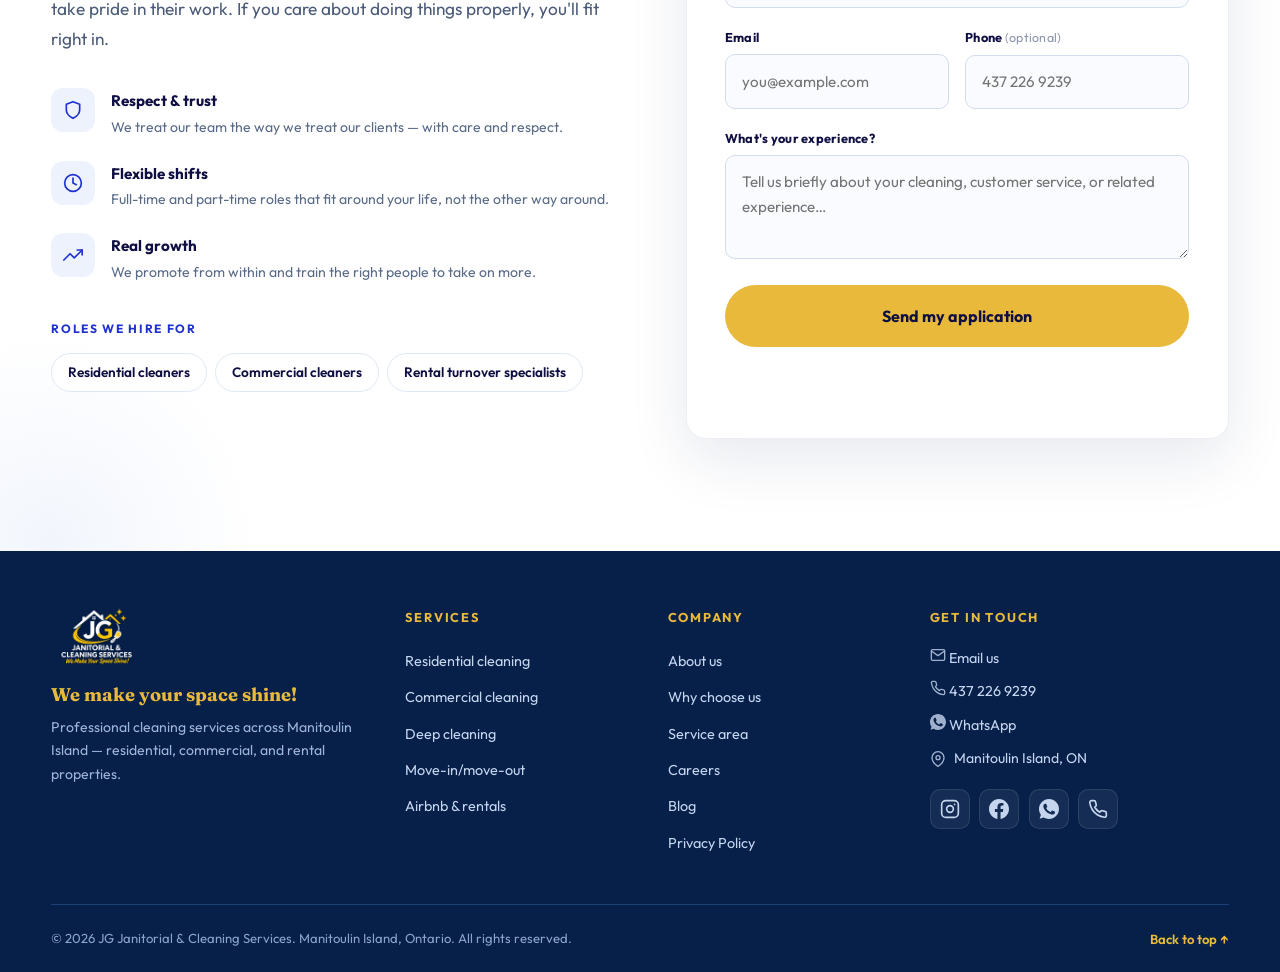
==== commit 515e7276: "privacy policy ,sitemap update , robots.txt" ====
--- a/index.html
+++ b/index.html
@@ -458,6 +458,7 @@
         <li><a href="#areas">Service area</a></li>
         <li><a href="#careers">Careers</a></li>
         <li><a href="#blog">Blog</a></li>
+        <li><a href="privacy.html">Privacy Policy</a></li>
       </ul>
     </div>
     <div class="footer-col">
--- a/style.css
+++ b/style.css
@@ -1310,3 +1310,151 @@
   .rv { opacity: 1; transform: none; }
   .hero h1 .line span { transform: none; }
 }
+
+/* ============================================
+   LEGAL / PRIVACY POLICY PAGE
+   ============================================ */
+.legal-hero {
+  padding: calc(var(--hh) + 4rem) 0 3rem;
+  background: linear-gradient(160deg, var(--navy) 0%, var(--navy2) 100%);
+  color: var(--white);
+  position: relative;
+  overflow: hidden;
+}
+.legal-hero::before {
+  content: "";
+  position: absolute;
+  top: -140px; right: -140px;
+  width: 420px; height: 420px;
+  background: radial-gradient(circle, rgba(232,185,58,.16) 0%, transparent 70%);
+  border-radius: 50%;
+  pointer-events: none;
+}
+.legal-hero h1 {
+  color: var(--white);
+  font-size: clamp(2.2rem, 6vw, 3.6rem);
+  margin-bottom: .6rem;
+}
+.legal-hero .eyebrow {
+  color: var(--gold);
+  background: rgba(232,185,58,.14);
+}
+.legal-updated {
+  font-size: .85rem;
+  color: #9fb4d8;
+  margin: 0 0 1.2rem;
+  letter-spacing: .02em;
+}
+.legal-intro {
+  font-size: 1.05rem;
+  color: #dbe6fa;
+  max-width: 60ch;
+  margin: 0;
+  line-height: 1.7;
+}
+.legal-sec { background: var(--white); }
+.legal-wrap {
+  display: grid;
+  gap: 2.5rem;
+  align-items: start;
+}
+.legal-toc {
+  background: #f8fafd;
+  border: 1px solid rgba(11,42,91,.08);
+  border-radius: 14px;
+  padding: 1.6rem 1.4rem;
+  position: sticky;
+  top: calc(var(--hh) + 1rem);
+  display: none;
+}
+.legal-toc h2 {
+  font-family: var(--font-body);
+  font-size: .78rem;
+  font-weight: 700;
+  letter-spacing: .14em;
+  text-transform: uppercase;
+  color: var(--blue);
+  margin: 0 0 1rem;
+}
+.legal-toc ol {
+  margin: 0;
+  padding: 0;
+  list-style: none;
+  counter-reset: toc;
+  display: flex;
+  flex-direction: column;
+  gap: .35rem;
+}
+.legal-toc li { counter-increment: toc; }
+.legal-toc a {
+  display: block;
+  padding: .35rem 0;
+  font-size: .86rem;
+  color: #3f5070;
+  text-decoration: none;
+  border-left: 2px solid transparent;
+  padding-left: .7rem;
+  transition: color .2s, border-color .2s;
+}
+.legal-toc a:hover,
+.legal-toc a:focus-visible {
+  color: var(--navy);
+  border-left-color: var(--gold);
+}
+
+.legal-doc {
+  max-width: 70ch;
+  color: #3f5070;
+  line-height: 1.75;
+}
+.legal-doc section {
+  scroll-margin-top: calc(var(--hh) + 1.5rem);
+  padding-bottom: 1.8rem;
+  border-bottom: 1px solid #e4eaf4;
+  margin-bottom: 1.8rem;
+}
+.legal-doc section:last-child { border-bottom: 0; }
+.legal-doc h2 {
+  font-size: clamp(1.35rem, 3vw, 1.75rem);
+  color: var(--navy);
+  margin-bottom: .8rem;
+}
+.legal-doc h3 {
+  font-size: 1.05rem;
+  color: var(--navy);
+  margin: 1.2rem 0 .5rem;
+  font-weight: 700;
+}
+.legal-doc p { margin: 0 0 1rem; }
+.legal-doc ul { margin: 0 0 1rem; padding-left: 1.3rem; }
+.legal-doc li { margin-bottom: .4rem; }
+.legal-doc a {
+  color: var(--blue);
+  text-decoration: underline;
+  text-underline-offset: 2px;
+  word-break: break-word;
+}
+.legal-doc a:hover { color: var(--navy); }
+.legal-doc strong { color: var(--navy); font-weight: 700; }
+.legal-contact {
+  list-style: none;
+  padding: 1rem 1.2rem;
+  margin: 0 0 1rem;
+  background: #f8fafd;
+  border-left: 4px solid var(--gold);
+  border-radius: 8px;
+}
+.legal-contact li { margin-bottom: .35rem; }
+.legal-disclaimer {
+  margin-top: 1.2rem;
+  padding-top: 1rem;
+  border-top: 1px dashed #d3dcec;
+  font-size: .85rem;
+  color: #6b7a99;
+  font-style: italic;
+}
+
+@media (min-width: 900px) {
+  .legal-wrap { grid-template-columns: 240px 1fr; gap: 4rem; }
+  .legal-toc { display: block; }
+}
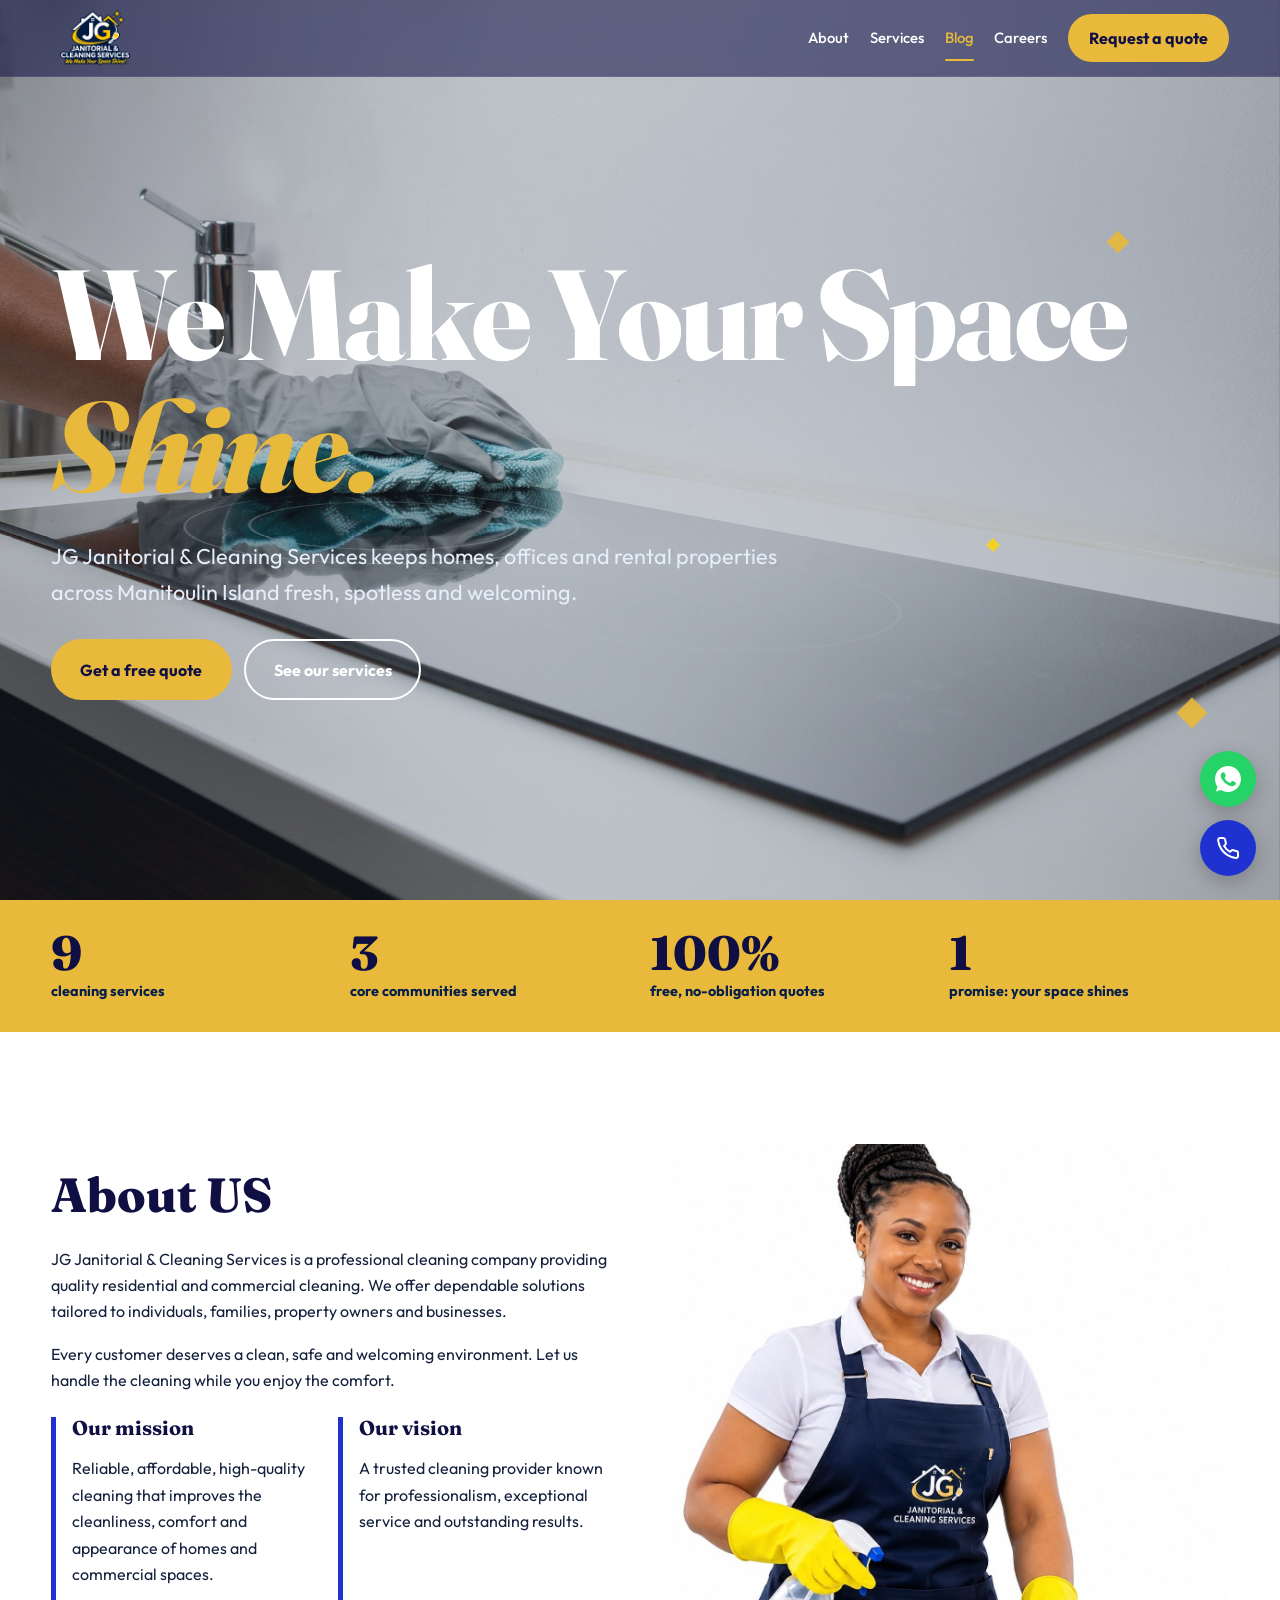
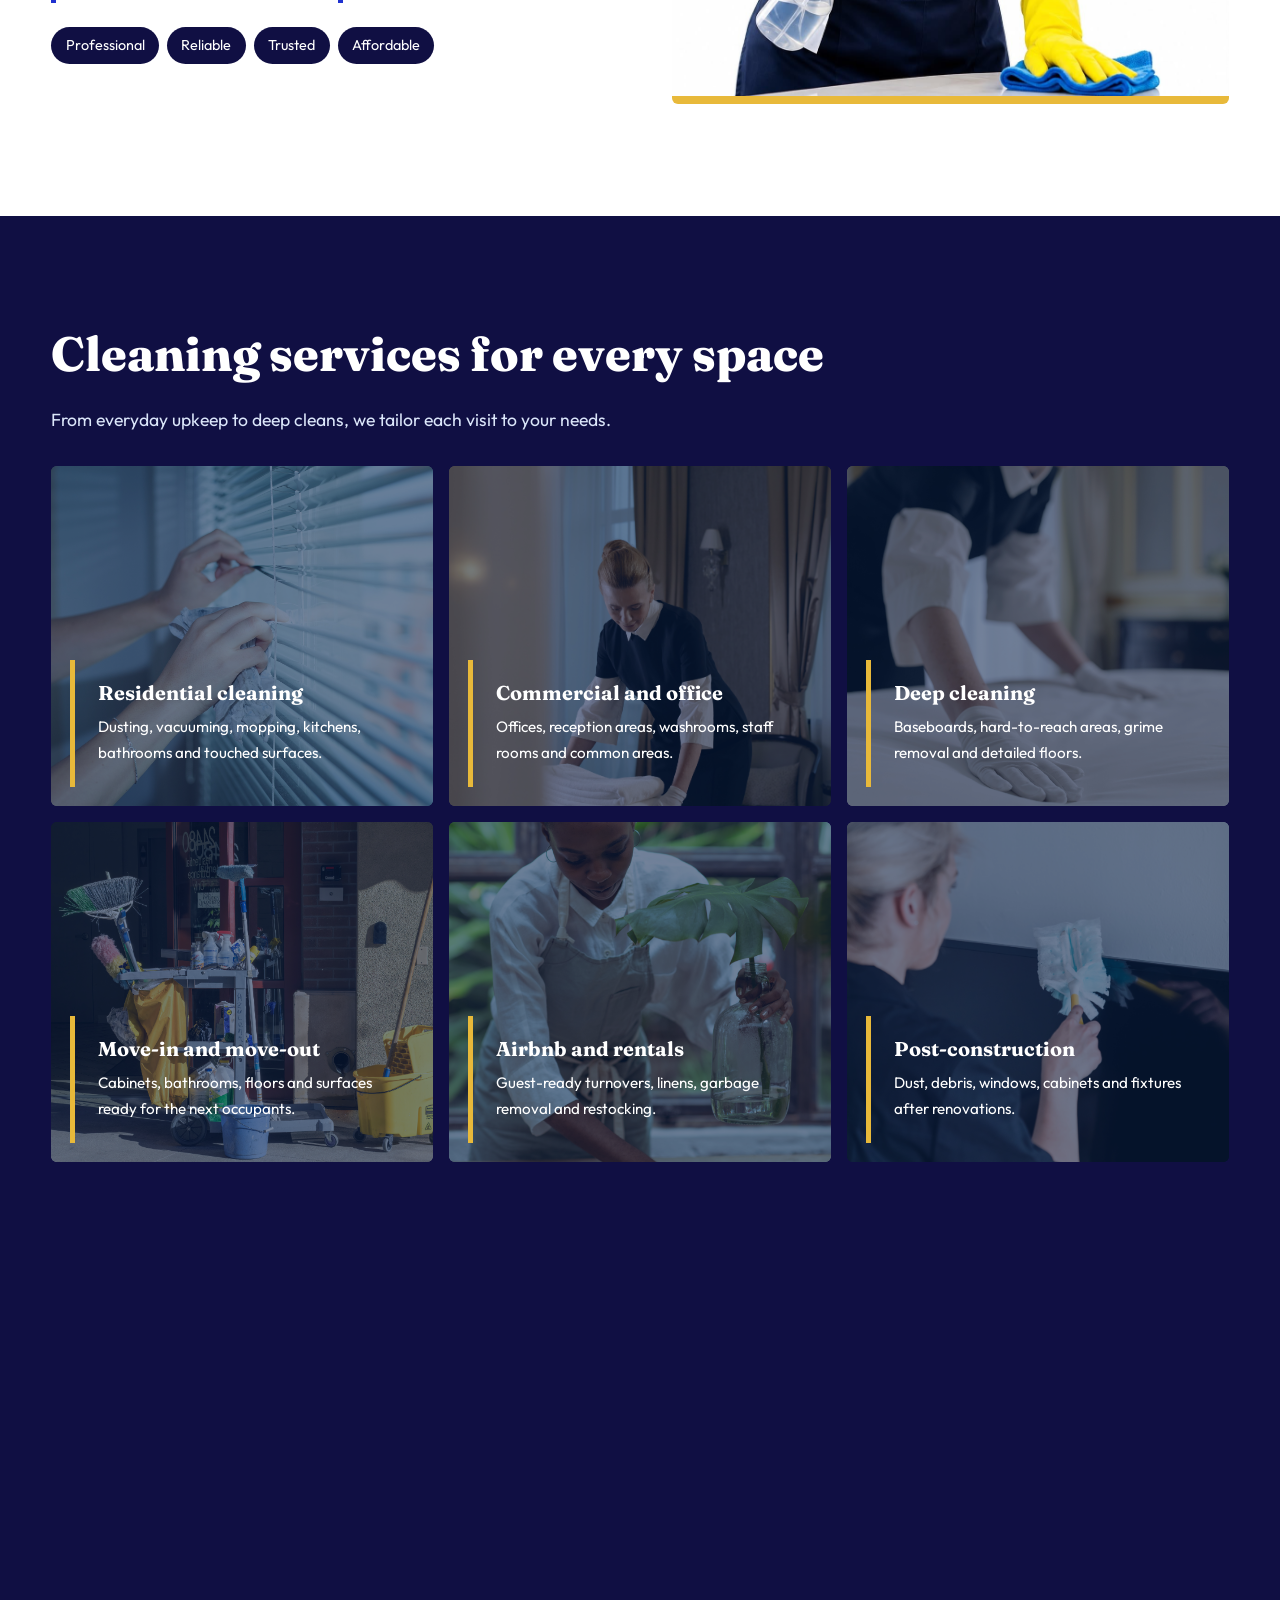
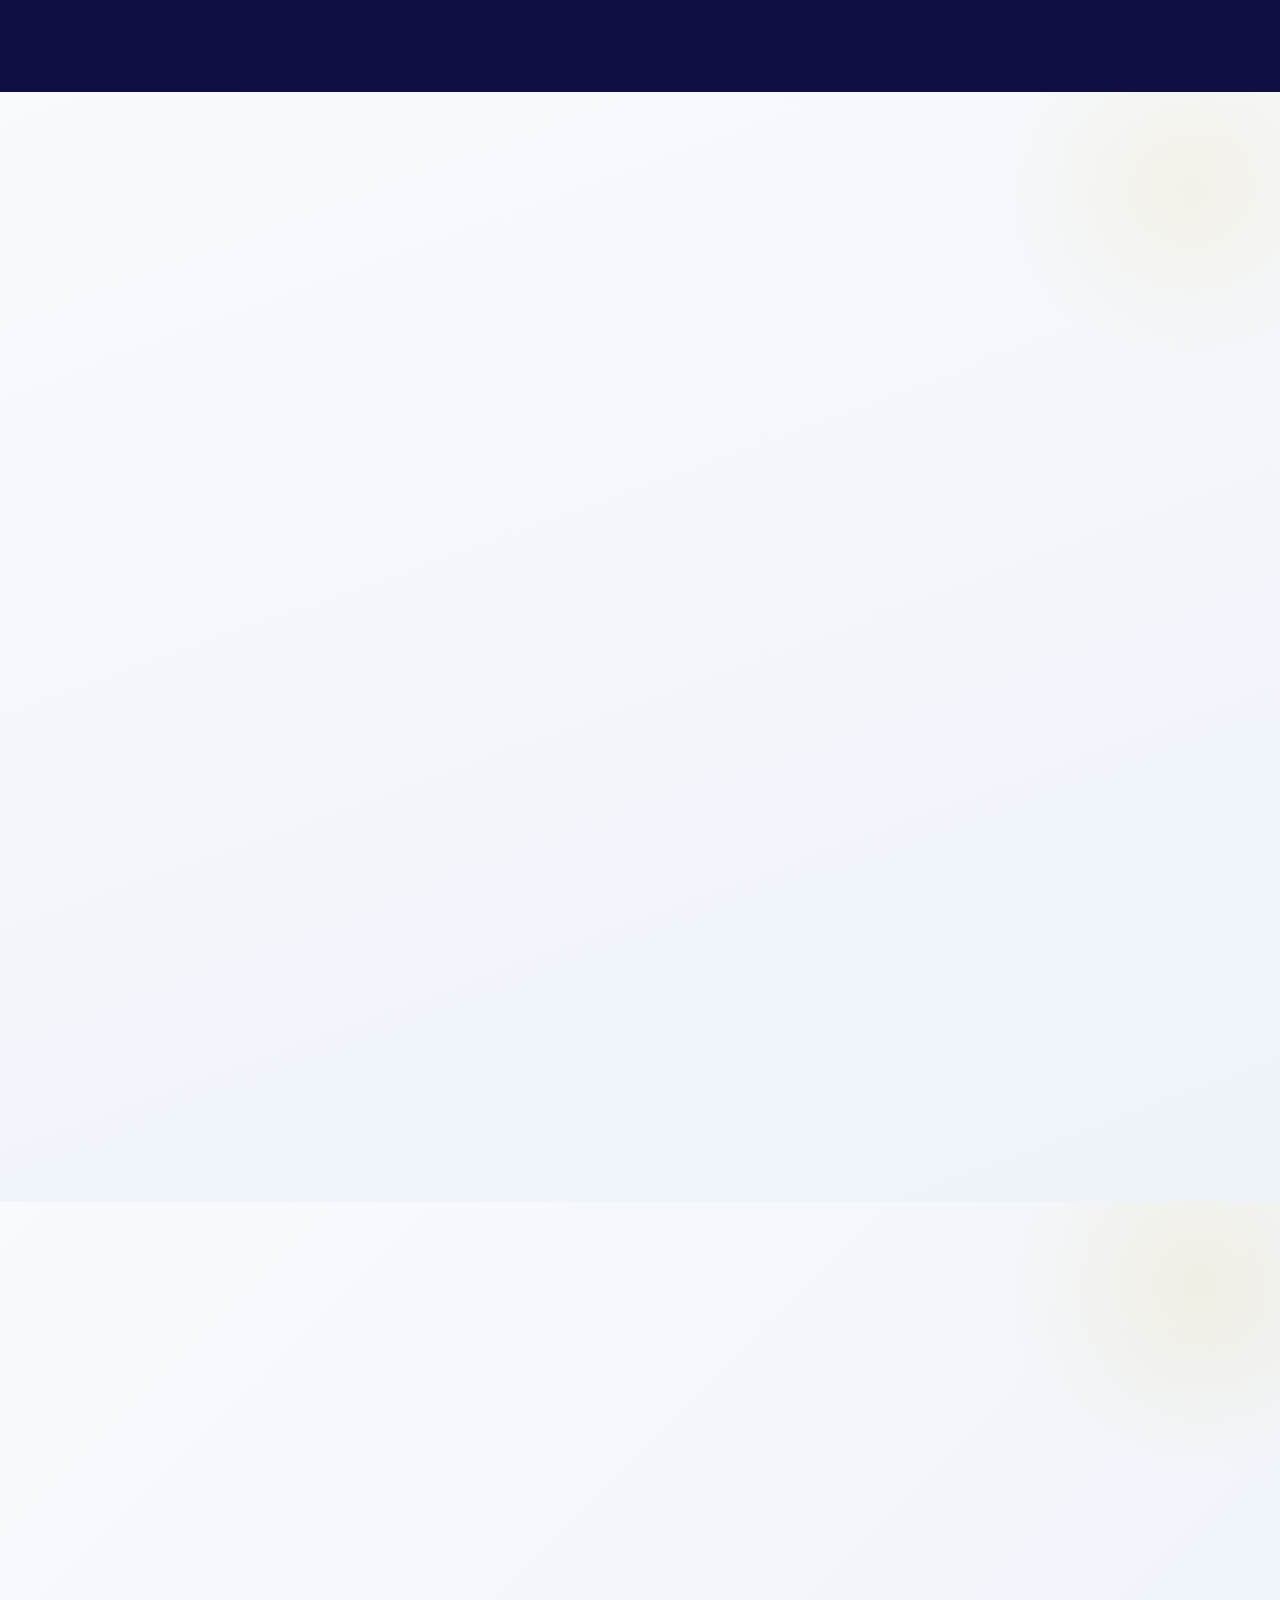
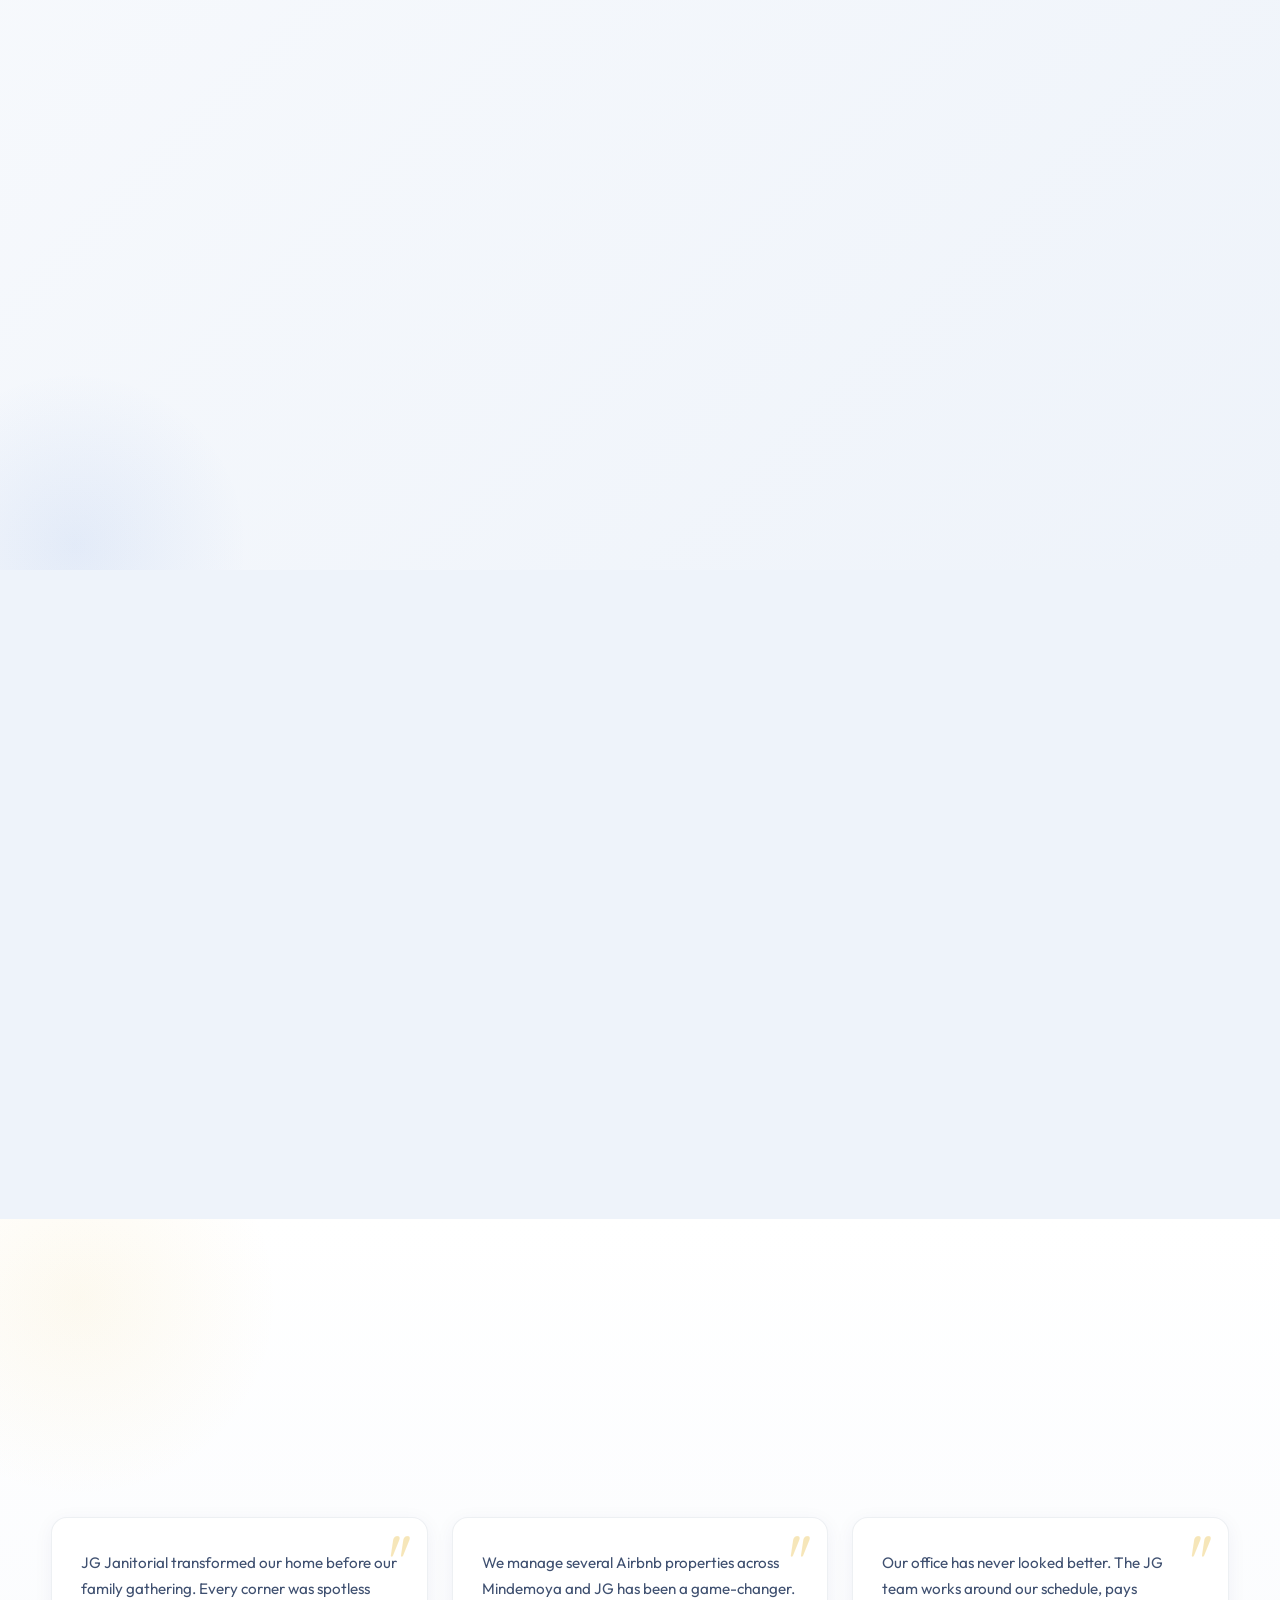
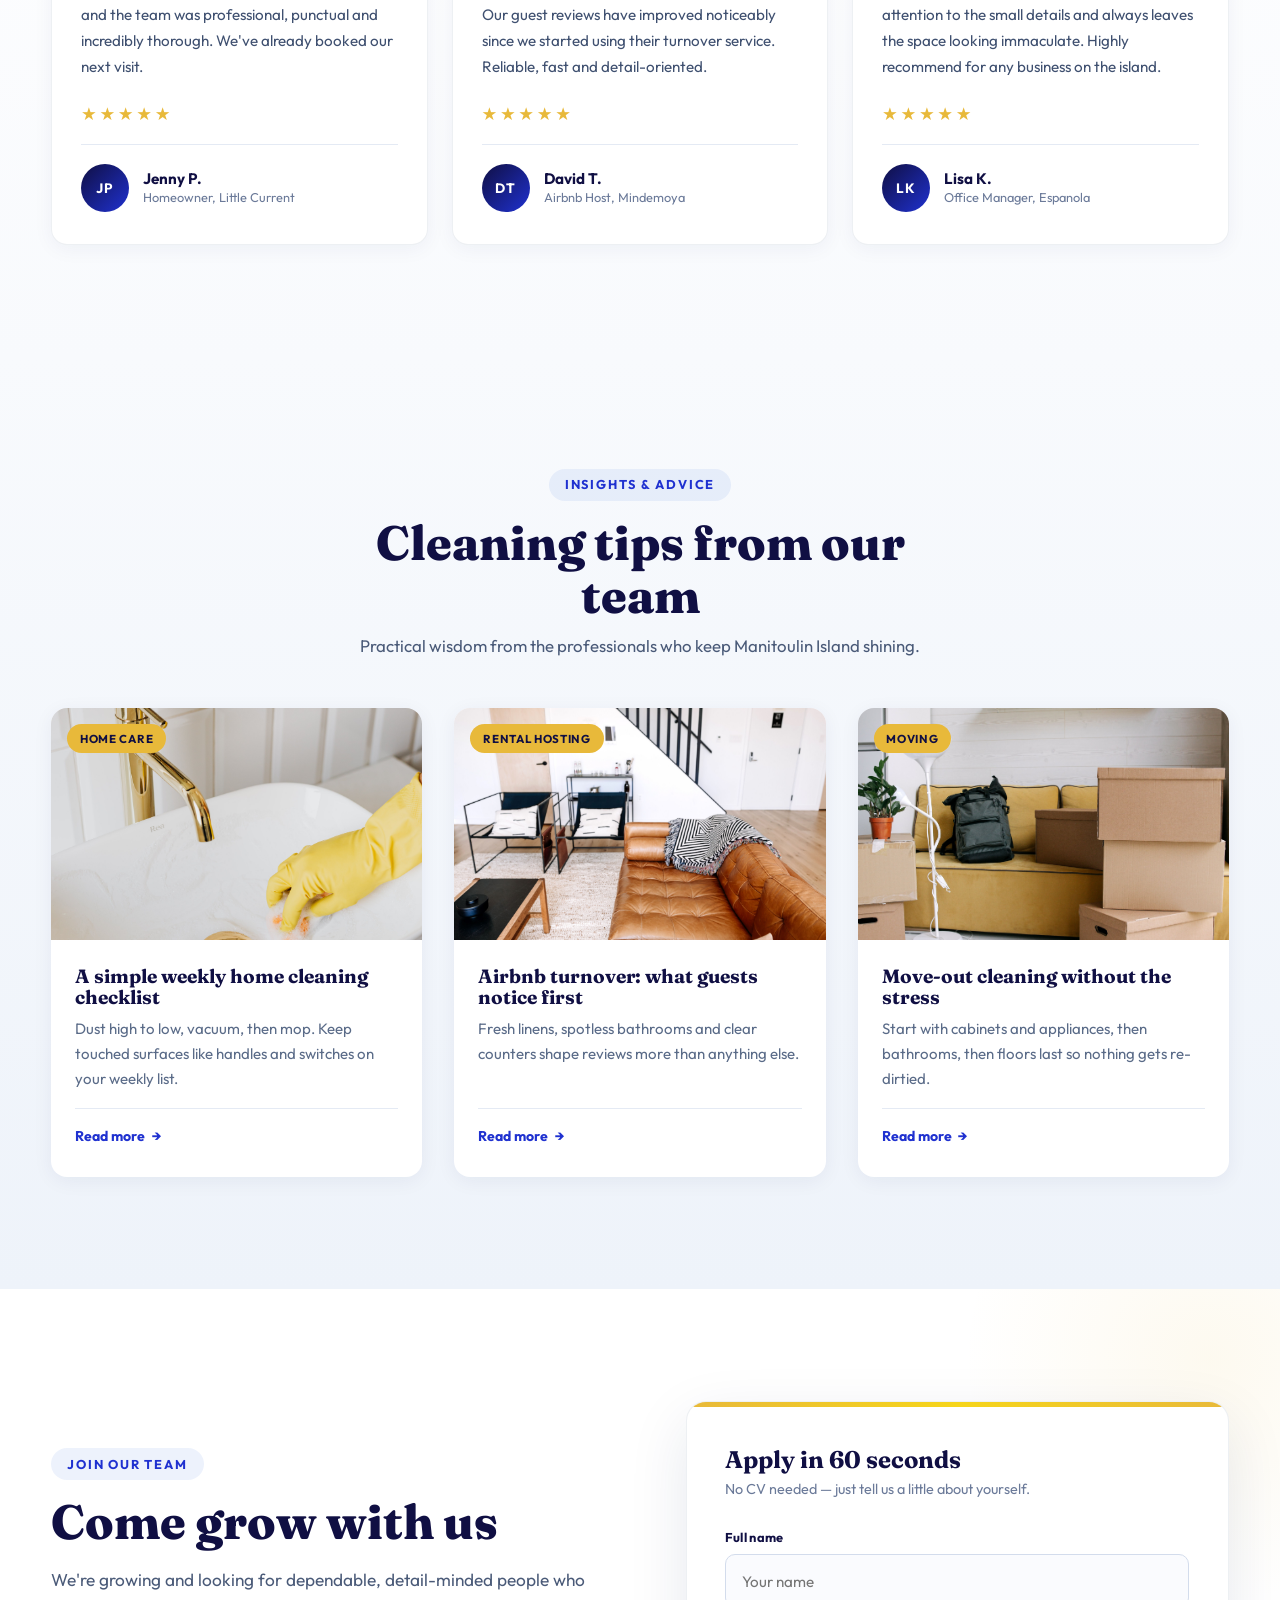
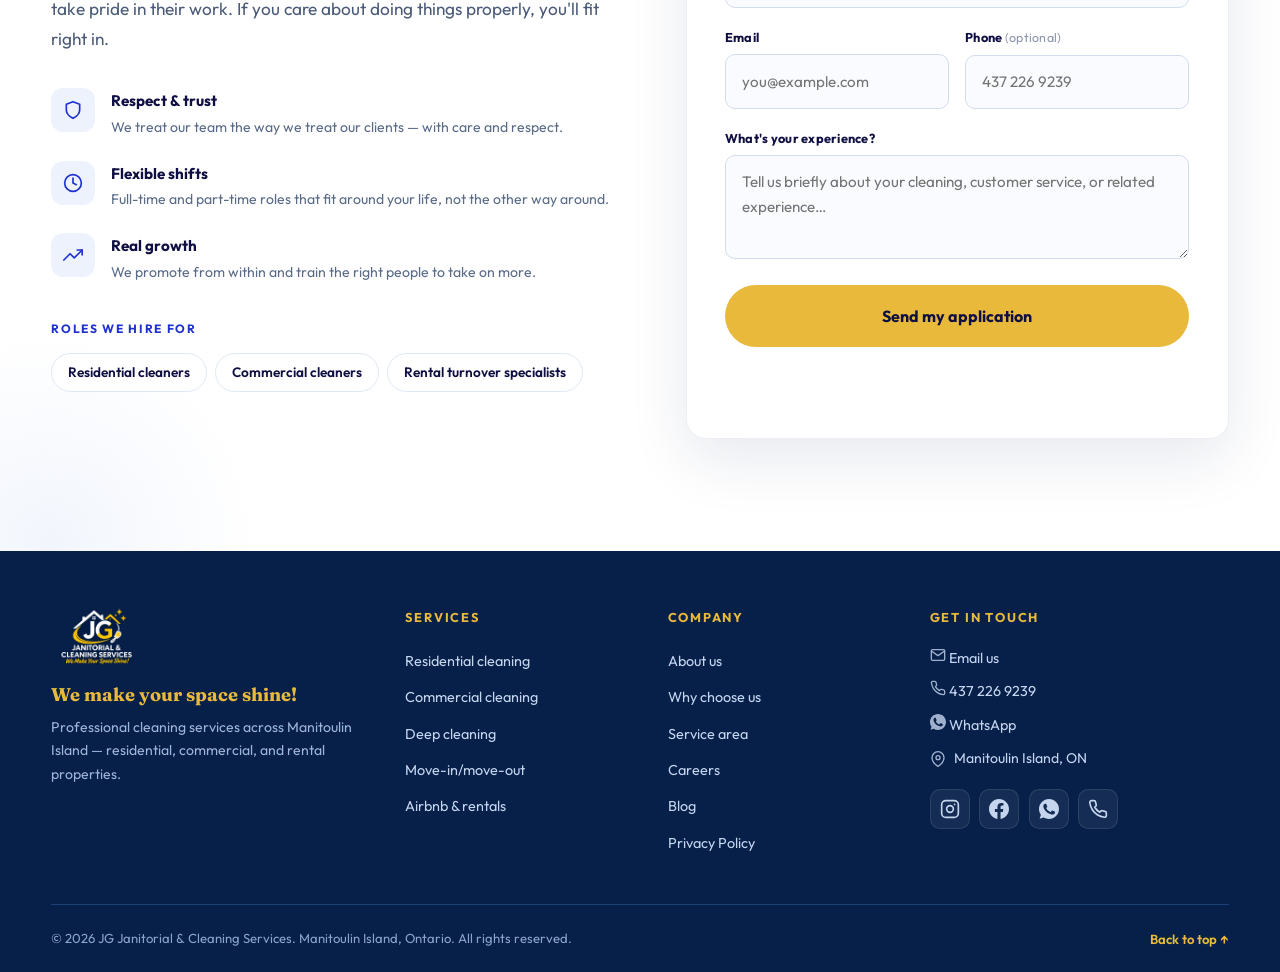
==== commit 8e2280c2: "fb and ig links , privacypolicy footer updated" ====
--- a/index.html
+++ b/index.html
@@ -121,7 +121,7 @@
           </div>
           <div>
             <span class="contact-label">Phone</span>
-            <a href="tel:+14372269239">437 226 9239</a>
+            <a href="tel:+14372269239">+1 437 226 9239</a>
           </div>
         </div>
         <div class="contact-item">
@@ -148,7 +148,7 @@
           </div>
           <div>
             <span class="contact-label">Instagram</span>
-            <a href="https://instagram.com/YOUR_INSTAGRAM" target="_blank" rel="noopener">@jgjanitorial</a>
+            <a href="https://www.instagram.com/jgjanitorial?dlrf=ZXp3ajByeWNjanlh&utm_source=qr" target="_blank" rel="noopener">@jgjanitorial</a>
           </div>
         </div>
         <div class="contact-item">
@@ -157,7 +157,7 @@
           </div>
           <div>
             <span class="contact-label">Facebook</span>
-            <a href="https://facebook.com/YOUR_FACEBOOK" target="_blank" rel="noopener">JG Janitorial & Cleaning</a>
+            <a href="https://www.facebook.com/share/1DyWtgLGY7/?mibextid=wwXIfr" target="_blank" rel="noopener">JG Janitorial & Cleaning</a>
           </div>
         </div>
         <div class="contact-note">
@@ -168,7 +168,7 @@
         <input type="hidden" name="_subject" value="Quote request - JG Janitorial">
         <div class="form-row">
           <label>Your name *<input name="name" required autocomplete="name"></label>
-          <label>Phone number *<input type="tel" name="phone" required autocomplete="tel" placeholder="081 234 567 89"></label>
+          <label>Phone number *<input type="tel" name="phone" required autocomplete="tel" placeholder="+1 434 567 89"></label>
         </div>
         <div class="form-row">
           <label>Email <span class="optional">(optional)</span><input type="email" name="email" autocomplete="email" placeholder="you@example.com"></label>
@@ -432,7 +432,7 @@
   </a>
 </div>
 
-<!-- ——— IMPROVED FOOTER — MODERN & SOPHISTICATED ——— -->
+<!-- ———  FOOTER   ——— -->
 <footer class="foot">
   <div class="wrap footer-top">
     <div class="footer-brand">
@@ -488,10 +488,10 @@
         </li>
       </ul>
       <div class="footer-social">
-        <a href="https://instagram.com/YOUR_INSTAGRAM" target="_blank" rel="noopener" aria-label="Instagram" class="footer-social-link">
+        <a href="https://www.instagram.com/jgjanitorial?dlrf=ZXp3ajByeWNjanlh&utm_source=qr" target="_blank" rel="noopener" aria-label="Instagram" class="footer-social-link">
           <svg viewBox="0 0 24 24" width="20" height="20" fill="none" stroke="currentColor" stroke-width="2" stroke-linecap="round" stroke-linejoin="round"><rect x="2" y="2" width="20" height="20" rx="5"/><circle cx="12" cy="12" r="4"/><circle cx="17.5" cy="6.5" r="1" fill="currentColor" stroke="none"/></svg>
         </a>
-        <a href="https://facebook.com/YOUR_FACEBOOK" target="_blank" rel="noopener" aria-label="Facebook" class="footer-social-link">
+        <a href="https://www.facebook.com/share/1DyWtgLGY7/?mibextid=wwXIfr" target="_blank" rel="noopener" aria-label="Facebook" class="footer-social-link">
           <svg viewBox="0 0 24 24" width="20" height="20" fill="currentColor"><path d="M24 12.073c0-6.627-5.373-12-12-12s-12 5.373-12 12c0 5.99 4.388 10.954 10.125 11.854v-8.385H7.078v-3.47h3.047V9.43c0-3.007 1.792-4.669 4.533-4.669 1.312 0 2.686.235 2.686.235v2.953H15.83c-1.491 0-1.956.925-1.956 1.874v2.25h3.328l-.532 3.47h-2.796v8.385C19.612 23.027 24 18.062 24 12.073z"/></svg>
         </a>
         <a href="https://wa.me/14372269239" target="_blank" rel="noopener" aria-label="WhatsApp" class="footer-social-link">
